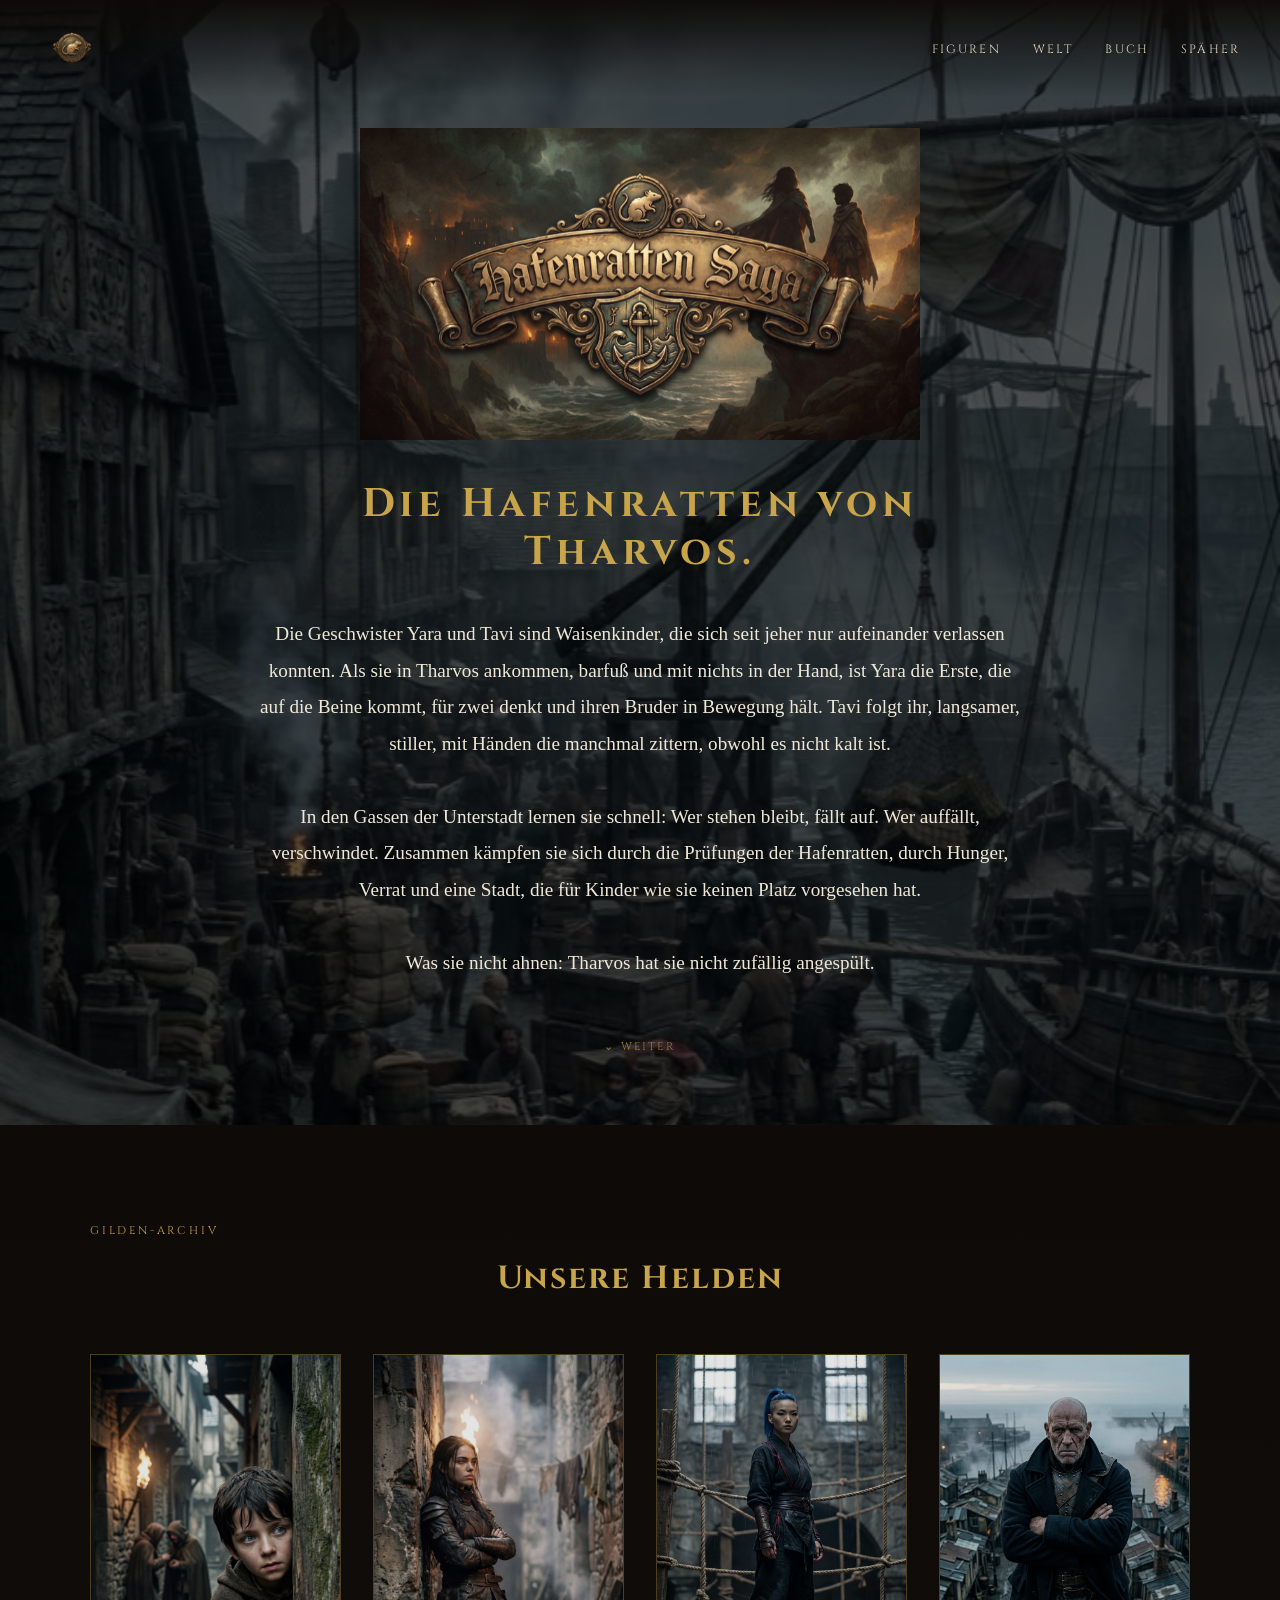
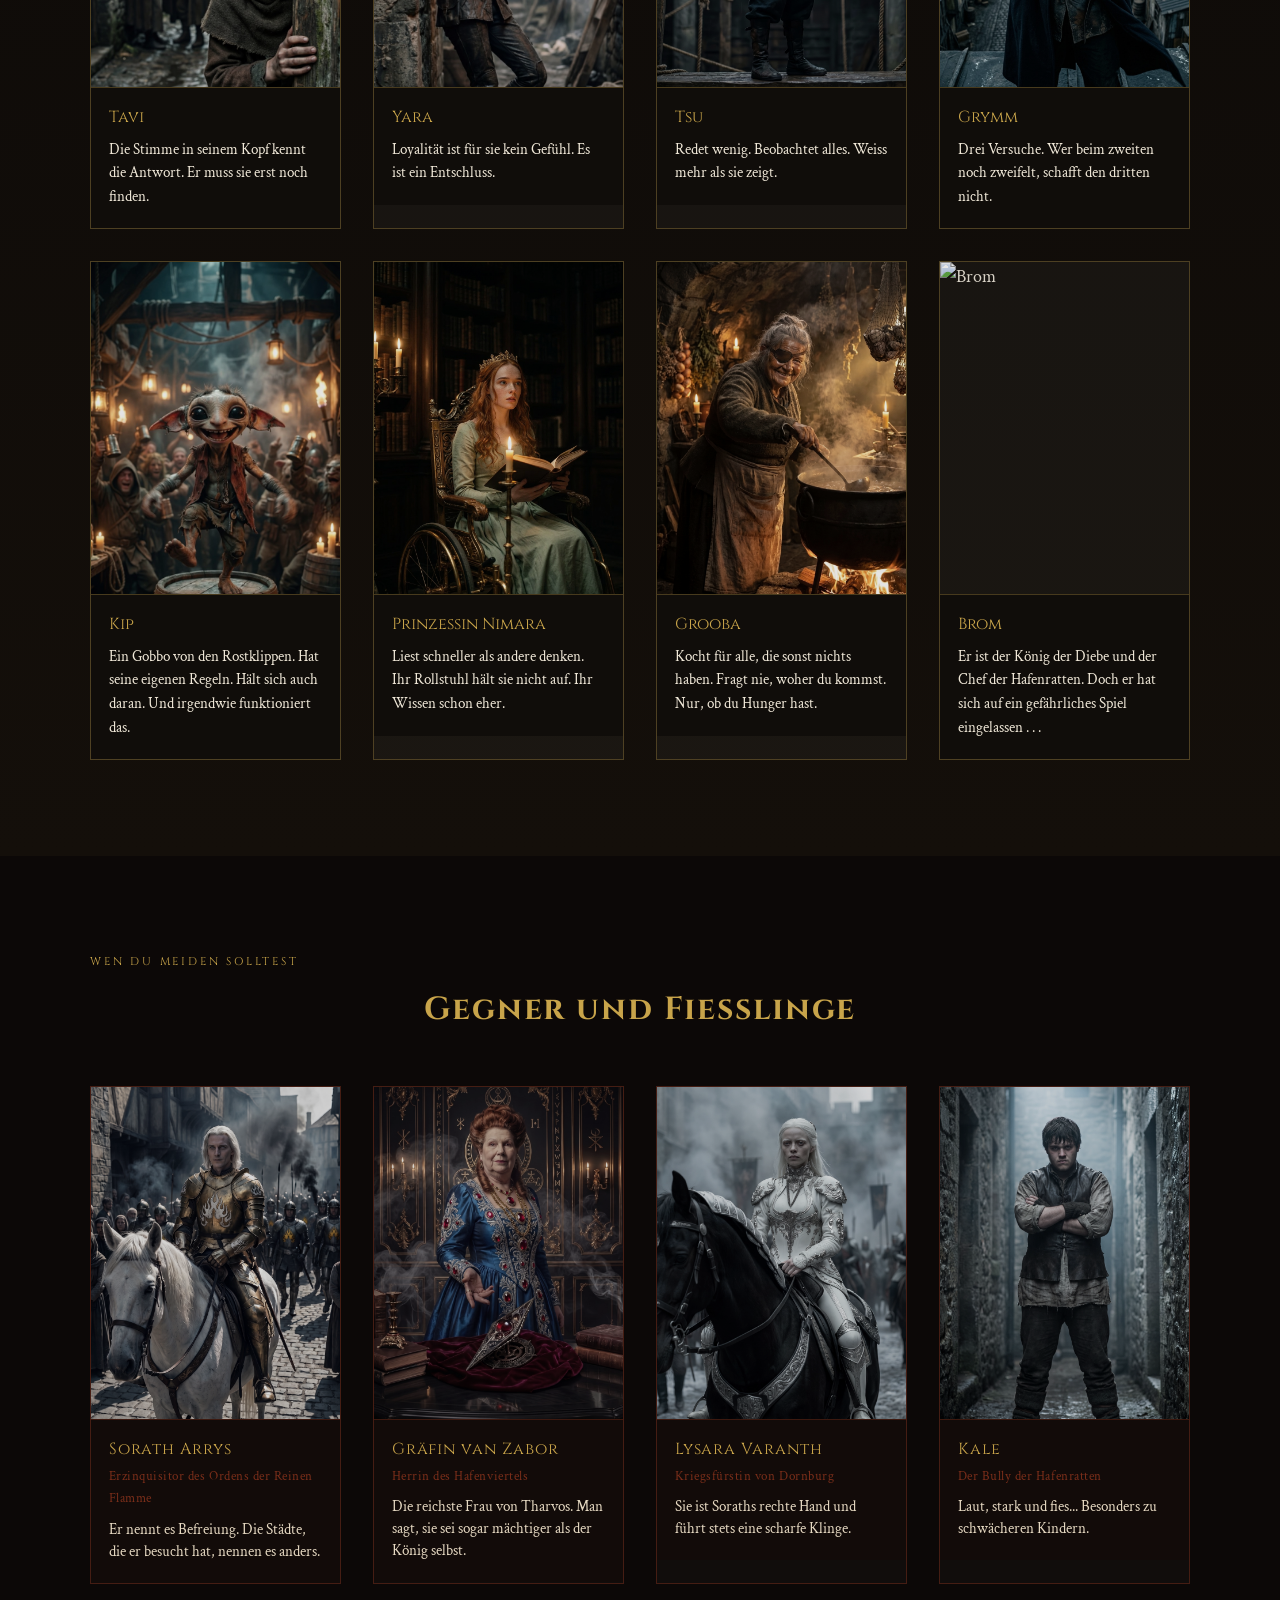
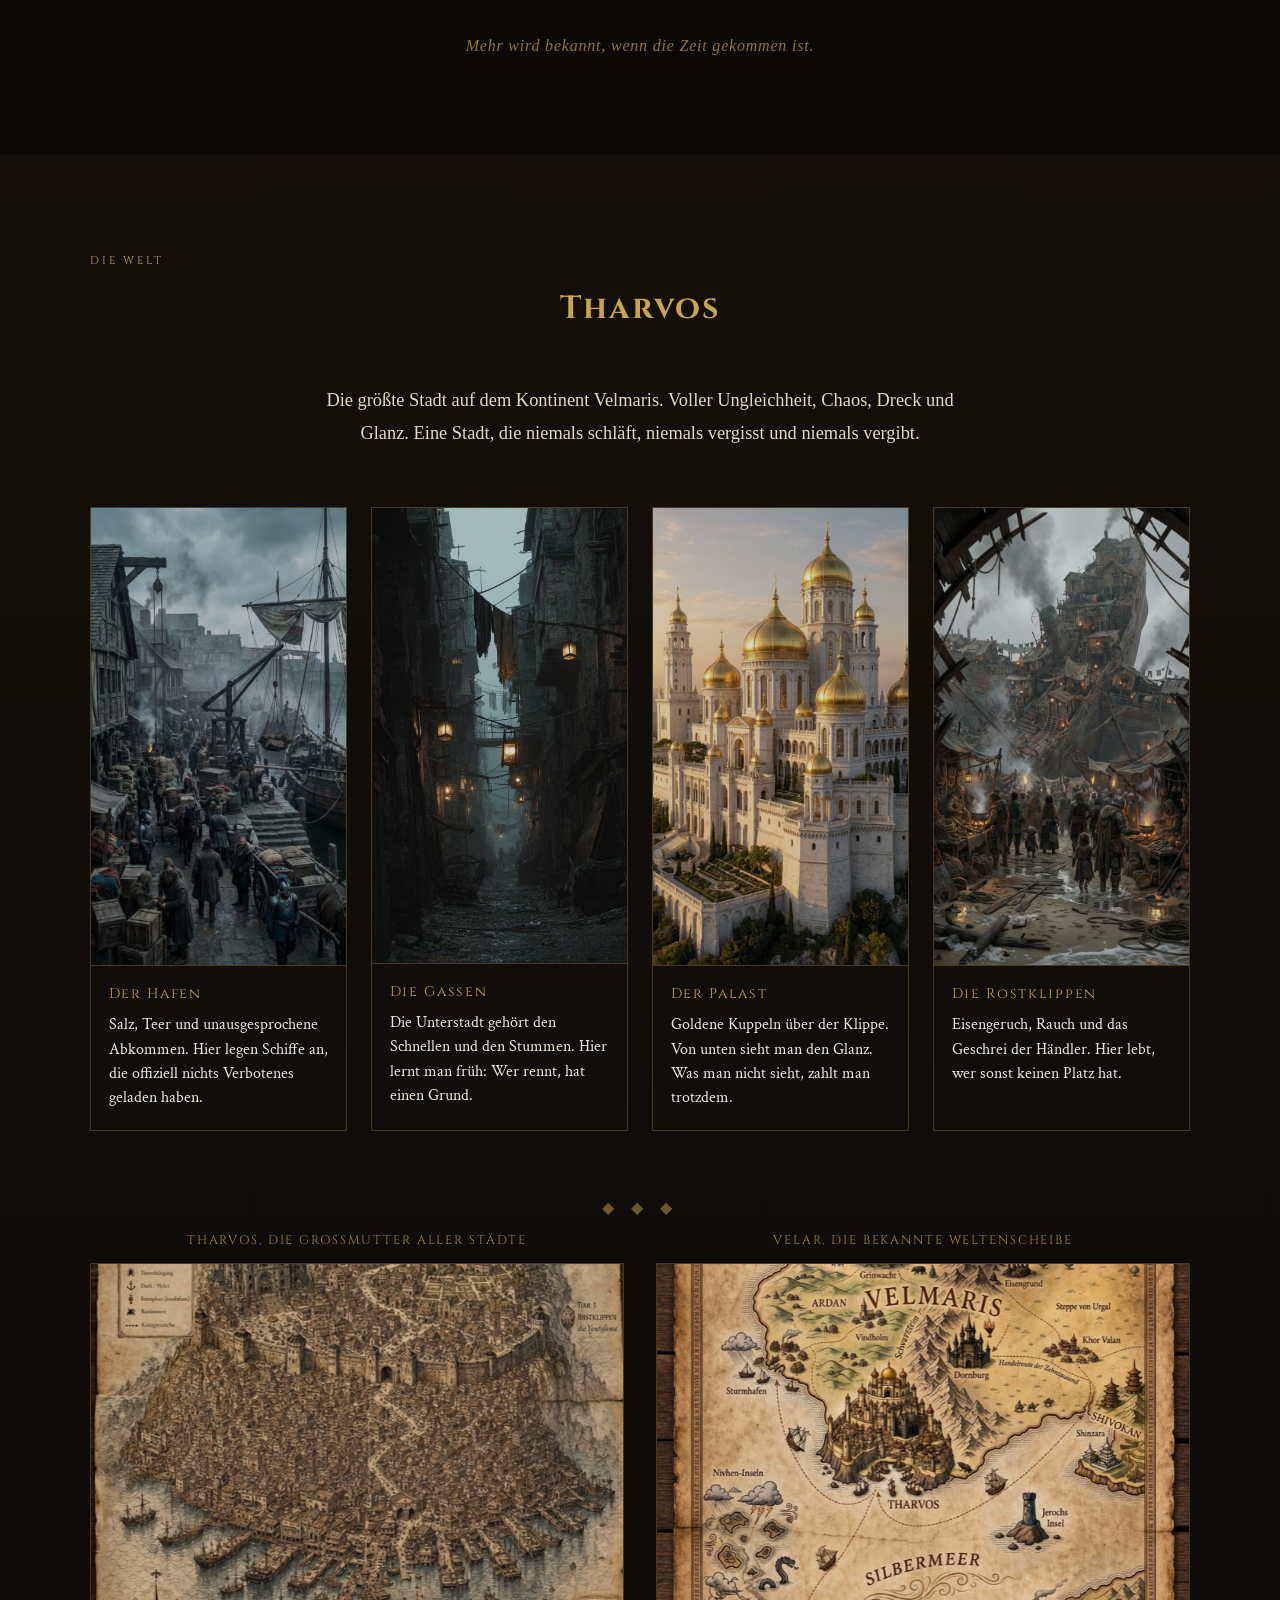
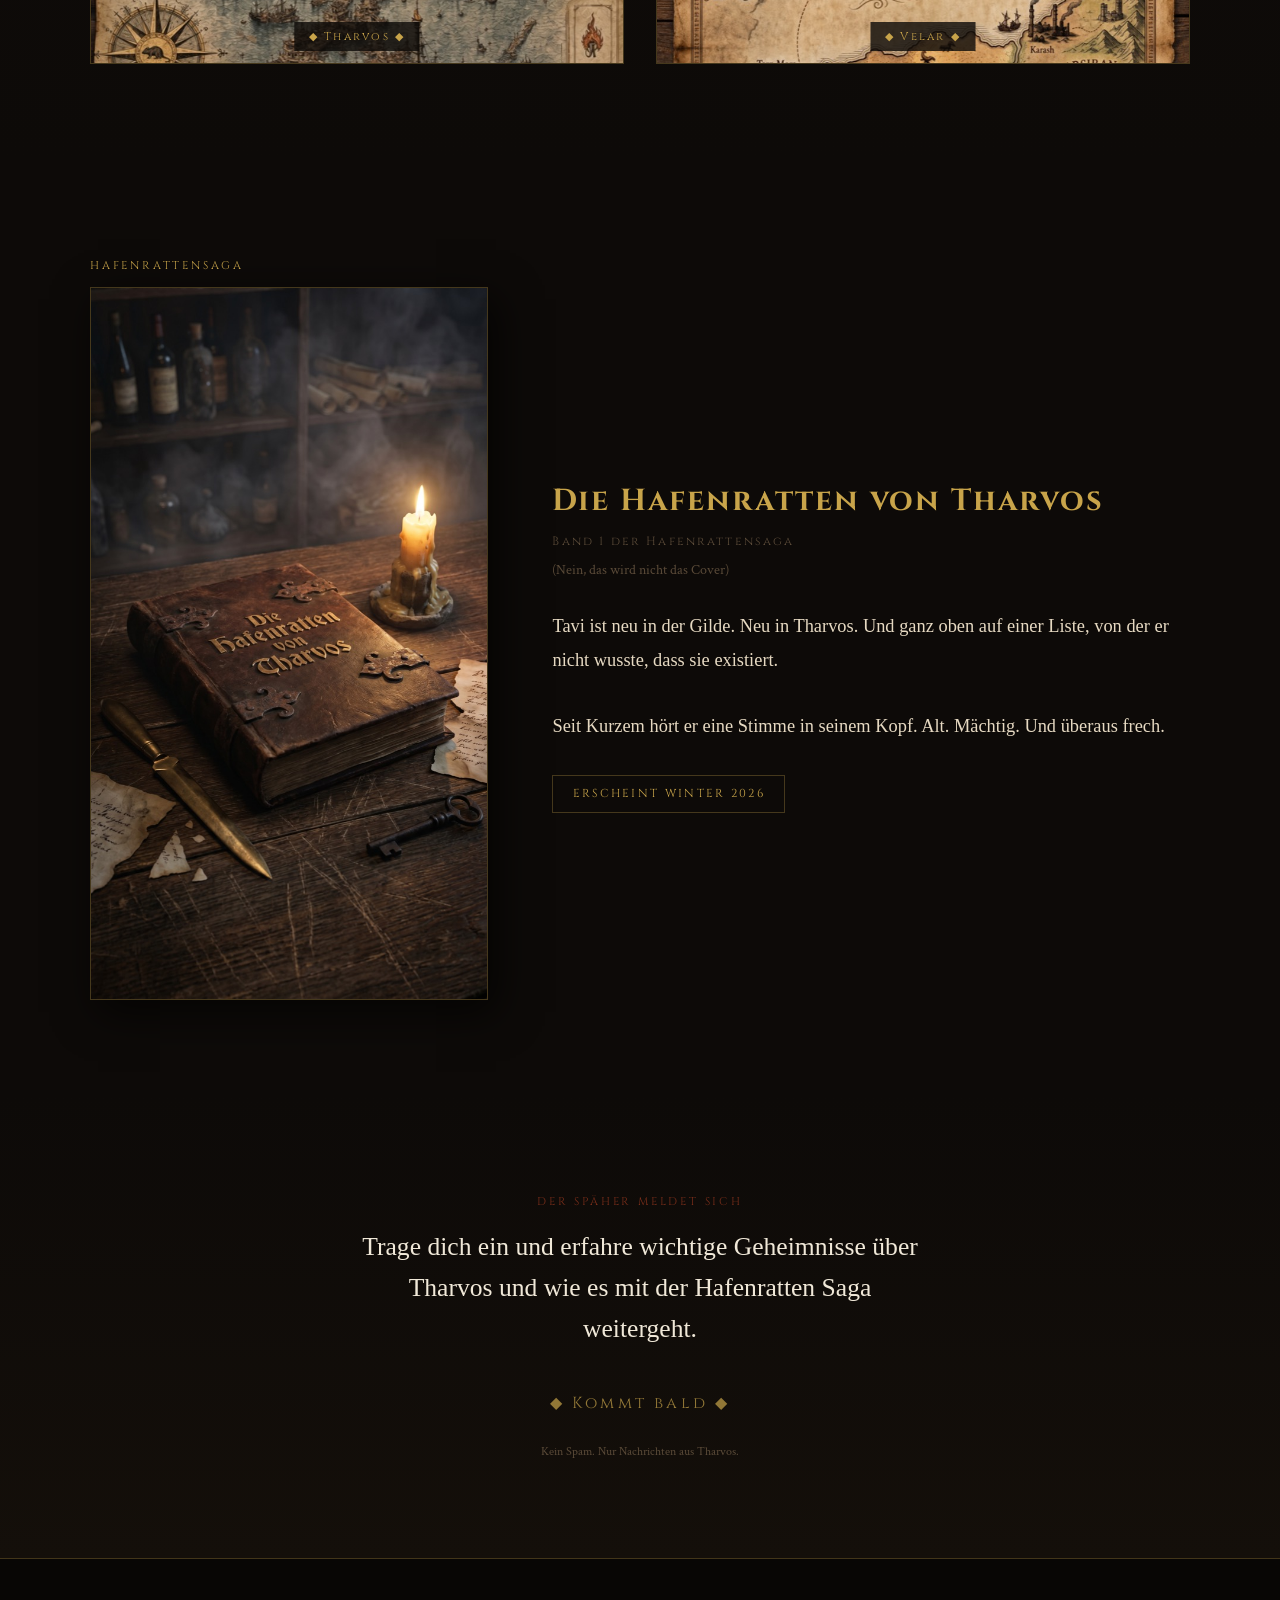
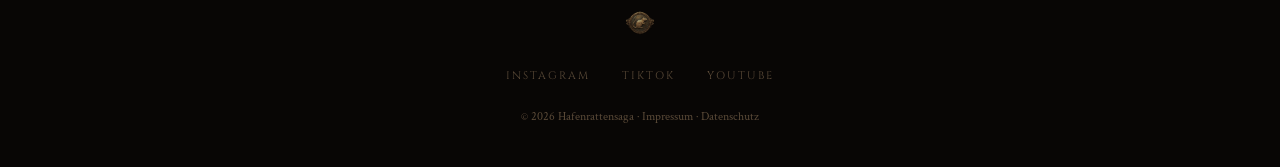
==== index.html @ 936998bf "Major text overhaul: hero, buch, alle Charakter- und Antagonisten-Texte - Hero: Yara+Tavi Einleitung" ====
<!DOCTYPE html>
<html lang="de">
<head>
  <meta charset="UTF-8" />
  <meta name="viewport" content="width=device-width, initial-scale=1.0" />
  <title>Die Hafenratten von Tharvos</title>
  <meta name="description" content="Im Hafenviertel von Tharvos regiert die Diebesgilde, genannt die Hafenratten. Dark Fantasy ab 12 Jahren. Band 1 erscheint Winter 2026." />
  <meta property="og:title" content="Die Hafenratten von Tharvos" />
  <meta property="og:description" content="Im Hafenviertel von Tharvos regiert die Diebesgilde, genannt die Hafenratten." />
  <meta property="og:image" content="https://hafenratten.de/assets/img/og-banner.jpg" />
  <meta property="og:locale" content="de_DE" />
  <meta property="og:type" content="website" />
  <meta property="og:url" content="https://hafenratten.de" />

  <link rel="preconnect" href="https://fonts.googleapis.com" />
  <link rel="preconnect" href="https://fonts.gstatic.com" crossorigin />
  <link href="https://fonts.googleapis.com/css2?family=Cinzel:wght@400;600;700&family=IM+Fell+English:ital@0;1&family=Crimson+Text:ital,wght@0,400;0,600;1,400&display=swap" rel="stylesheet" />

  <style>
    /* === RESET & BASE === */
    *, *::before, *::after { box-sizing: border-box; margin: 0; padding: 0; }

    :root {
      --ink:        #0d0a08;
      --parchment:  #f0e8d8;
      --parchment2: #e6d9c2;
      --gold:       #c8a44a;
      --gold-dark:  #8a6a1f;
      --rust:       #7a2e1a;
      --shadow:     rgba(13, 10, 8, 0.85);
      --muted:      #5a4a38;
      --divider:    rgba(200, 164, 74, 0.3);
    }

    html { scroll-behavior: smooth; }

    body {
      background: var(--ink);
      color: var(--parchment);
      font-family: 'Crimson Text', Georgia, serif;
      font-size: 1.125rem;
      line-height: 1.7;
      overflow-x: hidden;
    }

    img { max-width: 100%; display: block; }
    a   { color: var(--gold); text-decoration: none; }
    a:hover { color: var(--parchment); }

    /* === TYPOGRAPHY === */
    h1, h2, h3, .nav-logo {
      font-family: 'Cinzel', serif;
      letter-spacing: 0.06em;
    }

    .section-label {
      font-family: 'Cinzel', serif;
      font-size: 0.7rem;
      letter-spacing: 0.25em;
      text-transform: uppercase;
      color: var(--gold);
      display: block;
      margin-bottom: 0.75rem;
    }

    /* === NAV === */
    nav {
      position: fixed;
      top: 0; left: 0; right: 0;
      z-index: 100;
      display: flex;
      align-items: center;
      justify-content: space-between;
      padding: 1rem 2.5rem;
      background: linear-gradient(to bottom, rgba(13,10,8,0.95), transparent);
    }

    .nav-logo img {
      height: 64px;
      width: 64px;
      object-fit: contain;
    }

    .nav-links {
      display: flex;
      gap: 2rem;
      list-style: none;
    }

    .nav-links a {
      font-family: 'Cinzel', serif;
      font-size: 0.75rem;
      letter-spacing: 0.18em;
      text-transform: uppercase;
      color: var(--parchment2);
      transition: color 0.2s;
    }

    .nav-links a:hover { color: var(--gold); }

    /* === HERO === */
    #hero {
      position: relative;
      min-height: 100vh;
      display: flex;
      flex-direction: column;
      align-items: center;
      justify-content: center;
      text-align: center;
      padding: 8rem 2rem 4rem;
      overflow: hidden;
    }

    .hero-bg {
      position: absolute;
      inset: 0;
      background-image: url('assets/img/hafen-docks.jpg');
      background-size: cover;
      background-position: center 30%;
      filter: brightness(0.35);
      z-index: 0;
    }

    .hero-content {
      position: relative;
      z-index: 1;
      max-width: 760px;
    }

    .hero-logo {
      max-width: min(560px, 90vw);
      margin: 0 auto 2.5rem;
    }

    .hero-claim {
      font-family: 'IM Fell English', serif;
      font-style: normal;
      font-size: clamp(1rem, 2.2vw, 1.2rem);
      color: var(--parchment2);
      line-height: 1.75;
      margin-bottom: 1.1rem;
      letter-spacing: 0.01em;
    }

    .hero-name-drop {
      font-family: 'Cinzel', serif;
      font-size: clamp(1.6rem, 4vw, 2.5rem);
      font-weight: 700;
      color: var(--gold);
      letter-spacing: 0.12em;
      line-height: 1.2;
      margin-bottom: 2.5rem;
      text-shadow: 0 0 60px rgba(200, 164, 74, 0.25);
    }

    .hero-body {
      font-family: 'IM Fell English', serif;
      font-size: clamp(1rem, 2vw, 1.2rem);
      line-height: 1.9;
      color: var(--parchment);
      margin-bottom: 2.5rem;
    }

    .hero-scroll {
      display: inline-block;
      margin-top: 1rem;
      font-family: 'Cinzel', serif;
      font-size: 0.7rem;
      letter-spacing: 0.2em;
      text-transform: uppercase;
      color: var(--gold);
      opacity: 0.7;
      animation: bob 2.5s ease-in-out infinite;
    }

    @keyframes bob {
      0%, 100% { transform: translateY(0); }
      50%       { transform: translateY(6px); }
    }

    /* === GOLD DIVIDER === */
    .divider {
      width: 100%;
      max-width: 320px;
      height: 1px;
      background: var(--divider);
      margin: 0 auto;
    }

    .divider-ornament {
      text-align: center;
      color: var(--gold);
      font-size: 1rem;
      letter-spacing: 0.4em;
      margin: 0.5rem 0;
      opacity: 0.5;
    }

    /* === SECTIONS === */
    section {
      padding: 6rem 2rem;
    }

    .section-inner {
      max-width: 1100px;
      margin: 0 auto;
    }

    .section-title {
      font-size: clamp(1.4rem, 3vw, 2rem);
      color: var(--gold);
      margin-bottom: 3rem;
      text-align: center;
    }

    /* === FIGUREN / CHARAKTERE === */
    #figuren { background: linear-gradient(to bottom, var(--ink), #140f0a); }

    .char-grid {
      display: grid;
      grid-template-columns: repeat(auto-fill, minmax(200px, 1fr));
      gap: 2rem;
    }

    .char-card {
      position: relative;
      overflow: hidden;
      border: 1px solid var(--divider);
      background: rgba(255,255,255,0.03);
      transition: transform 0.25s, border-color 0.25s;
    }

    .char-card:hover {
      transform: translateY(-4px);
      border-color: var(--gold);
    }

    .char-card img {
      width: 100%;
      aspect-ratio: 3 / 4;
      object-fit: cover;
      object-position: top;
      filter: saturate(0.85) brightness(0.9);
      transition: filter 0.3s, transform 0.3s;
      cursor: zoom-in;
    }

    .char-card:hover img {
      filter: saturate(1) brightness(1);
      transform: scale(1.04);
    }

    .char-info {
      padding: 1rem 1.1rem 1.25rem;
      background: #100d0a;
      border-top: 1px solid var(--divider);
    }

    .char-name {
      font-family: 'Cinzel', serif;
      font-size: 1rem;
      color: var(--gold);
      margin-bottom: 0.4rem;
    }

    .char-quote {
      font-family: 'Crimson Text', serif;
      font-size: 0.95rem;
      color: var(--parchment);
      line-height: 1.55;
    }

    /* Antagonisten-Sektion */
    #antagonisten { background: #0c0807; }

    .antag-grid {
      display: grid;
      grid-template-columns: repeat(auto-fill, minmax(200px, 1fr));
      gap: 2rem;
    }

    .antag-card {
      border: 1px solid rgba(122, 46, 26, 0.5);
      background: rgba(255,255,255,0.02);
      overflow: hidden;
      transition: transform 0.25s, border-color 0.25s;
    }

    .antag-card:hover {
      transform: translateY(-4px);
      border-color: var(--rust);
    }

    .antag-card img {
      width: 100%;
      aspect-ratio: 3 / 4;
      object-fit: cover;
      object-position: top;
      filter: saturate(0.7) brightness(0.85);
      transition: filter 0.3s, transform 0.3s;
      cursor: zoom-in;
    }

    .antag-card:hover img {
      filter: saturate(0.9) brightness(1);
      transform: scale(1.04);
    }

    .antag-info {
      padding: 1rem 1.1rem 1.25rem;
      background: #120b09;
      border-top: 1px solid rgba(122, 46, 26, 0.4);
    }

    .antag-name {
      font-family: 'Cinzel', serif;
      font-size: 1rem;
      color: var(--gold);
      margin-bottom: 0.2rem;
      letter-spacing: 0.06em;
    }

    .antag-tag {
      font-family: 'Crimson Text', serif;
      font-size: 0.82rem;
      color: var(--rust);
      margin-bottom: 0.5rem;
      letter-spacing: 0.04em;
    }

    .antag-desc {
      font-family: 'Crimson Text', serif;
      font-size: 0.92rem;
      color: var(--parchment2);
      line-height: 1.5;
    }

    .antag-hint {
      text-align: center;
      margin-top: 3rem;
      font-family: 'IM Fell English', serif;
      font-style: italic;
      font-size: 1rem;
      color: rgba(200, 164, 74, 0.7);
      letter-spacing: 0.05em;
    }

    /* === WELT === */
    #welt { background: linear-gradient(to bottom, #140f0a, #0d0a08); }

    .welt-intro {
      max-width: 680px;
      margin: 0 auto 3.5rem;
      text-align: center;
      font-family: 'IM Fell English', serif;
      font-size: 1.15rem;
      color: var(--parchment2);
      line-height: 1.8;
    }

    .location-grid {
      display: grid;
      grid-template-columns: repeat(auto-fill, minmax(240px, 1fr));
      gap: 1.5rem;
      margin-bottom: 4rem;
    }

    .location-card {
      border: 1px solid var(--divider);
      background: #100d0a;
    }

    .location-card img {
      width: 100%;
      height: auto;
      display: block;
      filter: brightness(0.85) saturate(0.85);
      transition: filter 0.3s, transform 0.3s;
      cursor: zoom-in;
    }

    .location-card:hover img {
      filter: brightness(1) saturate(1);
      transform: scale(1.02);
    }

    .location-info {
      padding: 1rem 1.1rem 1.25rem;
      border-top: 1px solid var(--divider);
    }

    .location-name {
      font-family: 'Cinzel', serif;
      font-size: 0.88rem;
      letter-spacing: 0.12em;
      color: var(--gold);
      display: block;
      margin-bottom: 0.4rem;
    }

    .location-desc {
      font-family: 'Crimson Text', serif;
      font-size: 0.98rem;
      color: var(--parchment);
      line-height: 1.55;
    }

    /* Karten */
    .karten-row {
      display: grid;
      grid-template-columns: 1fr 1fr;
      gap: 2rem;
    }

    .karte-group {
      display: flex;
      flex-direction: column;
      gap: 0.75rem;
    }

    .karte-heading {
      font-family: 'Cinzel', serif;
      font-size: 0.78rem;
      letter-spacing: 0.15em;
      text-transform: uppercase;
      color: var(--gold);
      text-align: center;
      opacity: 0.8;
    }

    .karte-wrap {
      position: relative;
      border: 1px solid var(--divider);
      overflow: hidden;
      cursor: zoom-in;
    }

    .karte-wrap img {
      width: 100%;
      aspect-ratio: 4 / 3;
      object-fit: cover;
      transition: transform 0.4s;
    }

    .karte-wrap:hover img { transform: scale(1.04); }

    .karte-label {
      position: absolute;
      bottom: 0.75rem;
      left: 50%;
      transform: translateX(-50%);
      font-family: 'Cinzel', serif;
      font-size: 0.7rem;
      letter-spacing: 0.2em;
      color: var(--gold);
      background: rgba(13,10,8,0.8);
      padding: 0.3rem 0.9rem;
      white-space: nowrap;
    }

    /* Lightbox */
    .lightbox {
      display: none;
      position: fixed;
      inset: 0;
      background: rgba(0,0,0,0.93);
      z-index: 200;
      align-items: center;
      justify-content: center;
      cursor: zoom-out;
    }

    .lightbox.open { display: flex; }

    .lightbox img {
      max-width: 92vw;
      max-height: 90vh;
      object-fit: contain;
    }

    /* === BUCH === */
    #buch { background: #0d0a08; }

    .buch-inner {
      display: grid;
      grid-template-columns: 1fr 1.6fr;
      gap: 4rem;
      align-items: center;
    }

    .buch-cover {
      position: relative;
    }

    .buch-cover img {
      width: 100%;
      box-shadow: 8px 12px 40px rgba(0,0,0,0.7);
      border: 1px solid var(--divider);
    }

    .cover-placeholder {
      aspect-ratio: 2 / 3;
      background: linear-gradient(135deg, #1a1208, #0d0a08);
      border: 1px solid var(--divider);
      display: flex;
      flex-direction: column;
      align-items: center;
      justify-content: center;
      gap: 1rem;
      padding: 2rem;
      text-align: center;
    }

    .cover-placeholder .cover-title {
      font-family: 'Cinzel', serif;
      font-size: 1.1rem;
      color: var(--gold);
      line-height: 1.4;
    }

    .cover-placeholder .cover-sub {
      font-family: 'IM Fell English', serif;
      font-style: italic;
      font-size: 0.85rem;
      color: var(--parchment2);
    }

    .buch-text h2 {
      font-size: clamp(1.4rem, 2.5vw, 1.9rem);
      color: var(--gold);
      margin-bottom: 0.3rem;
    }

    .buch-subtitle {
      font-family: 'Cinzel', serif;
      font-size: 0.75rem;
      letter-spacing: 0.18em;
      color: var(--muted);
      margin-bottom: 0.5rem;
    }

    .buch-not-cover {
      font-family: 'Crimson Text', serif;
      font-size: 0.85rem;
      color: var(--muted);
      margin-bottom: 1.75rem;
    }

    .buch-klappentext {
      font-family: 'IM Fell English', serif;
      font-size: 1.15rem;
      line-height: 1.8;
      color: var(--parchment2);
      margin-bottom: 2rem;
    }

    .release-badge {
      display: inline-block;
      font-family: 'Cinzel', serif;
      font-size: 0.72rem;
      letter-spacing: 0.2em;
      text-transform: uppercase;
      color: var(--gold);
      border: 1px solid var(--divider);
      padding: 0.5rem 1.2rem;
    }

    /* === NEWSLETTER === */
    #newsletter {
      background: linear-gradient(to bottom, #0d0a08, #140f0a);
      text-align: center;
    }

    .spaher-eyebrow {
      font-family: 'Cinzel', serif;
      font-size: 0.7rem;
      letter-spacing: 0.25em;
      text-transform: uppercase;
      color: var(--rust);
      margin-bottom: 1rem;
    }

    .spaher-title {
      font-family: 'IM Fell English', serif;
      font-size: clamp(1.2rem, 2.5vw, 1.6rem);
      color: var(--parchment);
      line-height: 1.6;
      max-width: 580px;
      margin: 0 auto 2.5rem;
    }

    .spaher-form {
      display: flex;
      gap: 0;
      max-width: 460px;
      margin: 0 auto 1rem;
    }

    .spaher-form input[type="email"] {
      flex: 1;
      background: rgba(240,232,216,0.07);
      border: 1px solid var(--divider);
      border-right: none;
      color: var(--parchment);
      font-family: 'Crimson Text', serif;
      font-size: 1rem;
      padding: 0.8rem 1.1rem;
      outline: none;
      transition: background 0.2s;
    }

    .spaher-form input[type="email"]::placeholder { color: var(--muted); }
    .spaher-form input[type="email"]:focus { background: rgba(240,232,216,0.11); }

    .spaher-form button {
      background: var(--gold-dark);
      border: 1px solid var(--gold);
      color: var(--parchment);
      font-family: 'Cinzel', serif;
      font-size: 0.72rem;
      letter-spacing: 0.15em;
      text-transform: uppercase;
      padding: 0.8rem 1.4rem;
      cursor: pointer;
      transition: background 0.2s;
      white-space: nowrap;
    }

    .spaher-form button:hover { background: var(--gold); color: var(--ink); }

    .spaher-coming-soon {
      font-family: 'Cinzel', serif;
      font-size: 1rem;
      letter-spacing: 0.2em;
      color: var(--gold);
      opacity: 0.7;
      margin-bottom: 1.5rem;
    }

    .spaher-legal {
      font-size: 0.78rem;
      color: var(--muted);
      margin-top: 1rem;
    }

    .spaher-legal a { color: var(--muted); text-decoration: underline; }

    /* === FOOTER === */
    footer {
      background: #080605;
      padding: 2.5rem 2rem;
      text-align: center;
      border-top: 1px solid var(--divider);
    }

    .footer-logo img {
      height: 48px;
      width: 48px;
      object-fit: contain;
      margin: 0 auto 1.25rem;
      opacity: 0.7;
    }

    .footer-social {
      display: flex;
      justify-content: center;
      gap: 2rem;
      margin-bottom: 1.25rem;
    }

    .footer-social a {
      font-family: 'Cinzel', serif;
      font-size: 0.68rem;
      letter-spacing: 0.18em;
      text-transform: uppercase;
      color: var(--muted);
      transition: color 0.2s;
    }

    .footer-social a:hover { color: var(--gold); }

    .footer-legal {
      font-size: 0.78rem;
      color: var(--muted);
    }

    .footer-legal a { color: var(--muted); }
    .footer-legal a:hover { color: var(--parchment2); }

    /* === LIGHTBOX CLOSE === */
    .lb-close {
      position: fixed;
      top: 1.5rem; right: 1.75rem;
      font-size: 1.8rem;
      color: var(--parchment2);
      cursor: pointer;
      z-index: 201;
      line-height: 1;
    }

    /* === RESPONSIVE === */
    @media (max-width: 768px) {
      nav { padding: 0.75rem 1.25rem; }
      .nav-logo img { height: 48px; width: 48px; }
      .nav-links { gap: 1rem; }
      .nav-links a { font-size: 0.62rem; letter-spacing: 0.12em; }

      .buch-inner { grid-template-columns: 1fr; gap: 2.5rem; }
      .buch-cover { max-width: 280px; margin: 0 auto; }

      .karten-row { grid-template-columns: 1fr; }

      .spaher-form { flex-direction: column; }
      .spaher-form input[type="email"] { border-right: 1px solid var(--divider); border-bottom: none; }
      .spaher-form button { border-left: 1px solid var(--gold); }

      .hero-text { font-size: 1rem; }
      .hero-text strong { font-size: 1.15rem; }
    }

    @media (max-width: 480px) {
      nav { padding: 0.6rem 1rem; }
      .nav-logo img { height: 40px; width: 40px; }
      .nav-links { gap: 0.7rem; }
      .nav-links a { font-size: 0.58rem; letter-spacing: 0.08em; }

      .char-grid { grid-template-columns: 1fr 1fr; }
      .antag-grid { grid-template-columns: 1fr 1fr; }
      .location-grid { grid-template-columns: 1fr; }

      section { padding: 4rem 1.25rem; }
    }

    @media (prefers-reduced-motion: reduce) {
      .hero-scroll { animation: none; }
      .char-card, .location-card img, .karte-wrap img { transition: none; }
    }
  </style>
</head>

<body>

  <!-- NAV -->
  <nav>
    <a class="nav-logo" href="#hero">
      <img src="assets/img/logo-siegel.png" alt="Hafenratten Saga" />
    </a>
    <ul class="nav-links">
      <li><a href="#figuren">Figuren</a></li>
      <li><a href="#welt">Welt</a></li>
      <li><a href="#buch">Buch</a></li>
      <li><a href="#newsletter">Späher</a></li>
    </ul>
  </nav>

  <!-- HERO -->
  <section id="hero">
    <div class="hero-bg" aria-hidden="true"></div>
    <div class="hero-content">
      <img class="hero-logo" src="assets/img/logo-banner.png" alt="Die Hafenratten von Tharvos" />
      <p class="hero-name-drop">Die Hafenratten von Tharvos.</p>
      <p class="hero-body">
        Die Geschwister Yara und Tavi sind Waisenkinder, die sich seit jeher nur aufeinander verlassen konnten. Als sie in Tharvos ankommen, barfuß und mit nichts in der Hand, ist Yara die Erste, die auf die Beine kommt, für zwei denkt und ihren Bruder in Bewegung hält. Tavi folgt ihr, langsamer, stiller, mit Händen die manchmal zittern, obwohl es nicht kalt ist.<br><br>
        In den Gassen der Unterstadt lernen sie schnell: Wer stehen bleibt, fällt auf. Wer auffällt, verschwindet. Zusammen kämpfen sie sich durch die Prüfungen der Hafenratten, durch Hunger, Verrat und eine Stadt, die für Kinder wie sie keinen Platz vorgesehen hat.<br><br>
        Was sie nicht ahnen: Tharvos hat sie nicht zufällig angespült.
      </p>
      <a class="hero-scroll" href="#figuren">&#8964; Weiter</a>
    </div>
  </section>

  <!-- FIGUREN: HELDEN -->
  <section id="figuren">
    <div class="section-inner">
      <span class="section-label">Gilden-Archiv</span>
      <h2 class="section-title">Unsere Helden</h2>

      <div class="char-grid">

        <div class="char-card">
          <img src="assets/img/tavi.jpg" alt="Tavi" loading="lazy" onclick="openLightbox(this.src)" />
          <div class="char-info">
            <div class="char-name">Tavi</div>
            <div class="char-quote">Die Stimme in seinem Kopf kennt die Antwort. Er muss sie erst noch finden.</div>
          </div>
        </div>

        <div class="char-card">
          <img src="assets/img/yara.jpg" alt="Yara" loading="lazy" onclick="openLightbox(this.src)" />
          <div class="char-info">
            <div class="char-name">Yara</div>
            <div class="char-quote">Loyalität ist für sie kein Gefühl. Es ist ein Entschluss.</div>
          </div>
        </div>

        <div class="char-card">
          <img src="assets/img/tsu.jpg" alt="Tsu" loading="lazy" onclick="openLightbox(this.src)" />
          <div class="char-info">
            <div class="char-name">Tsu</div>
            <div class="char-quote">Redet wenig. Beobachtet alles. Weiss mehr als sie zeigt.</div>
          </div>
        </div>

        <div class="char-card">
          <img src="assets/img/grymm.jpg" alt="Grymm" loading="lazy" onclick="openLightbox(this.src)" />
          <div class="char-info">
            <div class="char-name">Grymm</div>
            <div class="char-quote">Drei Versuche. Wer beim zweiten noch zweifelt, schafft den dritten nicht.</div>
          </div>
        </div>

        <div class="char-card">
          <img src="assets/img/kip-gobbo.jpg" alt="Kip" loading="lazy" onclick="openLightbox(this.src)" />
          <div class="char-info">
            <div class="char-name">Kip</div>
            <div class="char-quote">Ein Gobbo von den Rostklippen. Hat seine eigenen Regeln. Hält sich auch daran. Und irgendwie funktioniert das.</div>
          </div>
        </div>

        <div class="char-card">
          <img src="assets/img/nimara.png" alt="Nimara" loading="lazy" onclick="openLightbox(this.src)" />
          <div class="char-info">
            <div class="char-name">Prinzessin Nimara</div>
            <div class="char-quote">Liest schneller als andere denken. Ihr Rollstuhl hält sie nicht auf. Ihr Wissen schon eher.</div>
          </div>
        </div>

        <div class="char-card">
          <img src="assets/img/grooba.png" alt="Grooba" loading="lazy" onclick="openLightbox(this.src)" />
          <div class="char-info">
            <div class="char-name">Grooba</div>
            <div class="char-quote">Kocht für alle, die sonst nichts haben. Fragt nie, woher du kommst. Nur, ob du Hunger hast.</div>
          </div>
        </div>

        <div class="char-card">
          <img src="assets/img/brom.png" alt="Brom" loading="lazy" onclick="openLightbox(this.src)" />
          <div class="char-info">
            <div class="char-name">Brom</div>
            <div class="char-quote">Er ist der König der Diebe und der Chef der Hafenratten. Doch er hat sich auf ein gefährliches Spiel eingelassen . . .</div>
          </div>
        </div>

      </div><!-- /char-grid -->
    </div>
  </section>

  <!-- ANTAGONISTEN -->
  <section id="antagonisten">
    <div class="section-inner">
      <span class="section-label">Wen du meiden solltest</span>
      <h2 class="section-title">Gegner und Fiesslinge</h2>

      <div class="antag-grid">

        <div class="antag-card">
          <img src="assets/img/sorath.jpg" alt="Sorath Arrys" loading="lazy" onclick="openLightbox(this.src)" />
          <div class="antag-info">
            <div class="antag-name">Sorath Arrys</div>
            <div class="antag-tag">Erzinquisitor des Ordens der Reinen Flamme</div>
            <p class="antag-desc">Er nennt es Befreiung. Die Städte, die er besucht hat, nennen es anders.</p>
          </div>
        </div>

        <div class="antag-card">
          <img src="assets/img/zabor.jpg" alt="Gräfin van Zabor" loading="lazy" onclick="openLightbox(this.src)" />
          <div class="antag-info">
            <div class="antag-name">Gräfin van Zabor</div>
            <div class="antag-tag">Herrin des Hafenviertels</div>
            <p class="antag-desc">Die reichste Frau von Tharvos. Man sagt, sie sei sogar mächtiger als der König selbst.</p>
          </div>
        </div>

        <div class="antag-card">
          <img src="assets/img/lysara.jpg" alt="Lysara Varanth" loading="lazy" onclick="openLightbox(this.src)" />
          <div class="antag-info">
            <div class="antag-name">Lysara Varanth</div>
            <div class="antag-tag">Kriegsfürstin von Dornburg</div>
            <p class="antag-desc">Sie ist Soraths rechte Hand und führt stets eine scharfe Klinge.</p>
          </div>
        </div>

        <div class="antag-card">
          <img src="assets/img/kale.jpg" alt="Kale" loading="lazy" onclick="openLightbox(this.src)" />
          <div class="antag-info">
            <div class="antag-name">Kale</div>
            <div class="antag-tag">Der Bully der Hafenratten</div>
            <p class="antag-desc">Laut, stark und fies... Besonders zu schwächeren Kindern.</p>
          </div>
        </div>

      </div>

      <p class="antag-hint">Mehr wird bekannt, wenn die Zeit gekommen ist.</p>

    </div>
  </section>

  <!-- WELT -->
  <section id="welt">
    <div class="section-inner">
      <span class="section-label">Die Welt</span>
      <h2 class="section-title">Tharvos</h2>

      <p class="welt-intro">
        Die größte Stadt auf dem Kontinent Velmaris. Voller Ungleichheit, Chaos, Dreck und Glanz.
        Eine Stadt, die niemals schläft, niemals vergisst und niemals vergibt.
      </p>

      <div class="location-grid">

        <div class="location-card">
          <img src="assets/img/hafen-docks.jpg" alt="Die Hafendocks von Tharvos" loading="lazy" onclick="openLightbox(this.src)" />
          <div class="location-info">
            <span class="location-name">Der Hafen</span>
            <p class="location-desc">Salz, Teer und unausgesprochene Abkommen. Hier legen Schiffe an, die offiziell nichts Verbotenes geladen haben.</p>
          </div>
        </div>

        <div class="location-card">
          <img src="assets/img/gassen-laternen.jpg" alt="Die Gassen der Unterstadt" loading="lazy" onclick="openLightbox(this.src)" />
          <div class="location-info">
            <span class="location-name">Die Gassen</span>
            <p class="location-desc">Die Unterstadt gehört den Schnellen und den Stummen. Hier lernt man früh: Wer rennt, hat einen Grund.</p>
          </div>
        </div>

        <div class="location-card">
          <img src="assets/img/palast.jpg" alt="Der goldene Palast von Tharvos" loading="lazy" onclick="openLightbox(this.src)" />
          <div class="location-info">
            <span class="location-name">Der Palast</span>
            <p class="location-desc">Goldene Kuppeln über der Klippe. Von unten sieht man den Glanz. Was man nicht sieht, zahlt man trotzdem.</p>
          </div>
        </div>

        <div class="location-card">
          <img src="assets/img/rostklippen.jpg" alt="Die Rostklippen" loading="lazy" onclick="openLightbox(this.src)" />
          <div class="location-info">
            <span class="location-name">Die Rostklippen</span>
            <p class="location-desc">Eisengeruch, Rauch und das Geschrei der Händler. Hier lebt, wer sonst keinen Platz hat.</p>
          </div>
        </div>

      </div>

      <div class="divider-ornament">&#9670; &#9670; &#9670;</div>

      <div class="karten-row">
        <div class="karte-group">
          <div class="karte-heading">Tharvos, die Großmutter aller Städte</div>
          <div class="karte-wrap" onclick="openLightbox(this.querySelector('img').src)">
            <img src="assets/img/stadtkarte.jpg" alt="Stadtkarte von Tharvos" loading="lazy" />
            <span class="karte-label">&#9670; Tharvos &#9670;</span>
          </div>
        </div>
        <div class="karte-group">
          <div class="karte-heading">Velar, die bekannte Weltenscheibe</div>
          <div class="karte-wrap" onclick="openLightbox(this.querySelector('img').src)">
            <img src="assets/img/weltkarte.jpg" alt="Weltkarte von Velar" loading="lazy" />
            <span class="karte-label">&#9670; Velar &#9670;</span>
          </div>
        </div>
      </div>

    </div>
  </section>

  <!-- BUCH -->
  <section id="buch">
    <div class="section-inner">
      <span class="section-label">Hafenrattensaga</span>

      <div class="buch-inner">

        <div class="buch-cover">
          <img src="assets/img/buchcover.jpg" alt="Buch mit Kerze" />
        </div>

        <div class="buch-text">
          <h2>Die Hafenratten von Tharvos</h2>
          <div class="buch-subtitle">Band 1 der Hafenrattensaga</div>
          <div class="buch-not-cover">(Nein, das wird nicht das Cover)</div>

          <p class="buch-klappentext">
            Tavi ist neu in der Gilde. Neu in Tharvos. Und ganz oben auf einer Liste, von der er nicht wusste, dass sie existiert.<br><br>
            Seit Kurzem hört er eine Stimme in seinem Kopf. Alt. Mächtig. Und überaus frech.
          </p>

          <span class="release-badge">Erscheint Winter 2026</span>
        </div>

      </div>
    </div>
  </section>

  <!-- NEWSLETTER -->
  <section id="newsletter">
    <div class="section-inner">
      <div class="spaher-eyebrow">Der Späher meldet sich</div>
      <p class="spaher-title">
        Trage dich ein und erfahre wichtige Geheimnisse über Tharvos
        und wie es mit der Hafenratten Saga weitergeht.
      </p>

      <p class="spaher-coming-soon">&#9670; Kommt bald &#9670;</p>

      <p class="spaher-legal">
        Kein Spam. Nur Nachrichten aus Tharvos.
      </p>
    </div>
  </section>

  <!-- FOOTER -->
  <footer>
    <div class="footer-logo">
      <img src="assets/img/logo-siegel.png" alt="Hafenratten Saga" />
    </div>
    <div class="footer-social">
      <a href="https://instagram.com/hafenrattensaga" target="_blank" rel="noopener">Instagram</a>
      <a href="https://tiktok.com/@hafenrattensaga" target="_blank" rel="noopener">TikTok</a>
      <a href="https://youtube.com/@hafenrattensaga" target="_blank" rel="noopener">YouTube</a>
    </div>
    <p class="footer-legal">
      &copy; 2026 Hafenrattensaga &middot;
      <a href="impressum.html">Impressum</a> &middot;
      <a href="datenschutz.html">Datenschutz</a>
    </p>
  </footer>

  <!-- LIGHTBOX -->
  <div class="lightbox" id="lightbox" onclick="closeLightbox()">
    <span class="lb-close" onclick="closeLightbox()">&times;</span>
    <img id="lb-img" src="" alt="Karte" />
  </div>

  <script>
    // Lightbox
    function openLightbox(src) {
      document.getElementById('lb-img').src = src;
      document.getElementById('lightbox').classList.add('open');
      document.body.style.overflow = 'hidden';
    }
    function closeLightbox() {
      document.getElementById('lightbox').classList.remove('open');
      document.body.style.overflow = '';
    }
    document.addEventListener('keydown', function(e) {
      if (e.key === 'Escape') closeLightbox();
    });

    // Newsletter (hook to existing Brevo/backend)
    function handleSignup(e) {
      e.preventDefault();
      const email = e.target.querySelector('input[type="email"]').value;
      // TODO: POST to newsletter endpoint
      document.querySelector('.spaher-form').style.display = 'none';
      document.getElementById('signup-success').style.display = 'block';
    }
  </script>

</body>
</html>
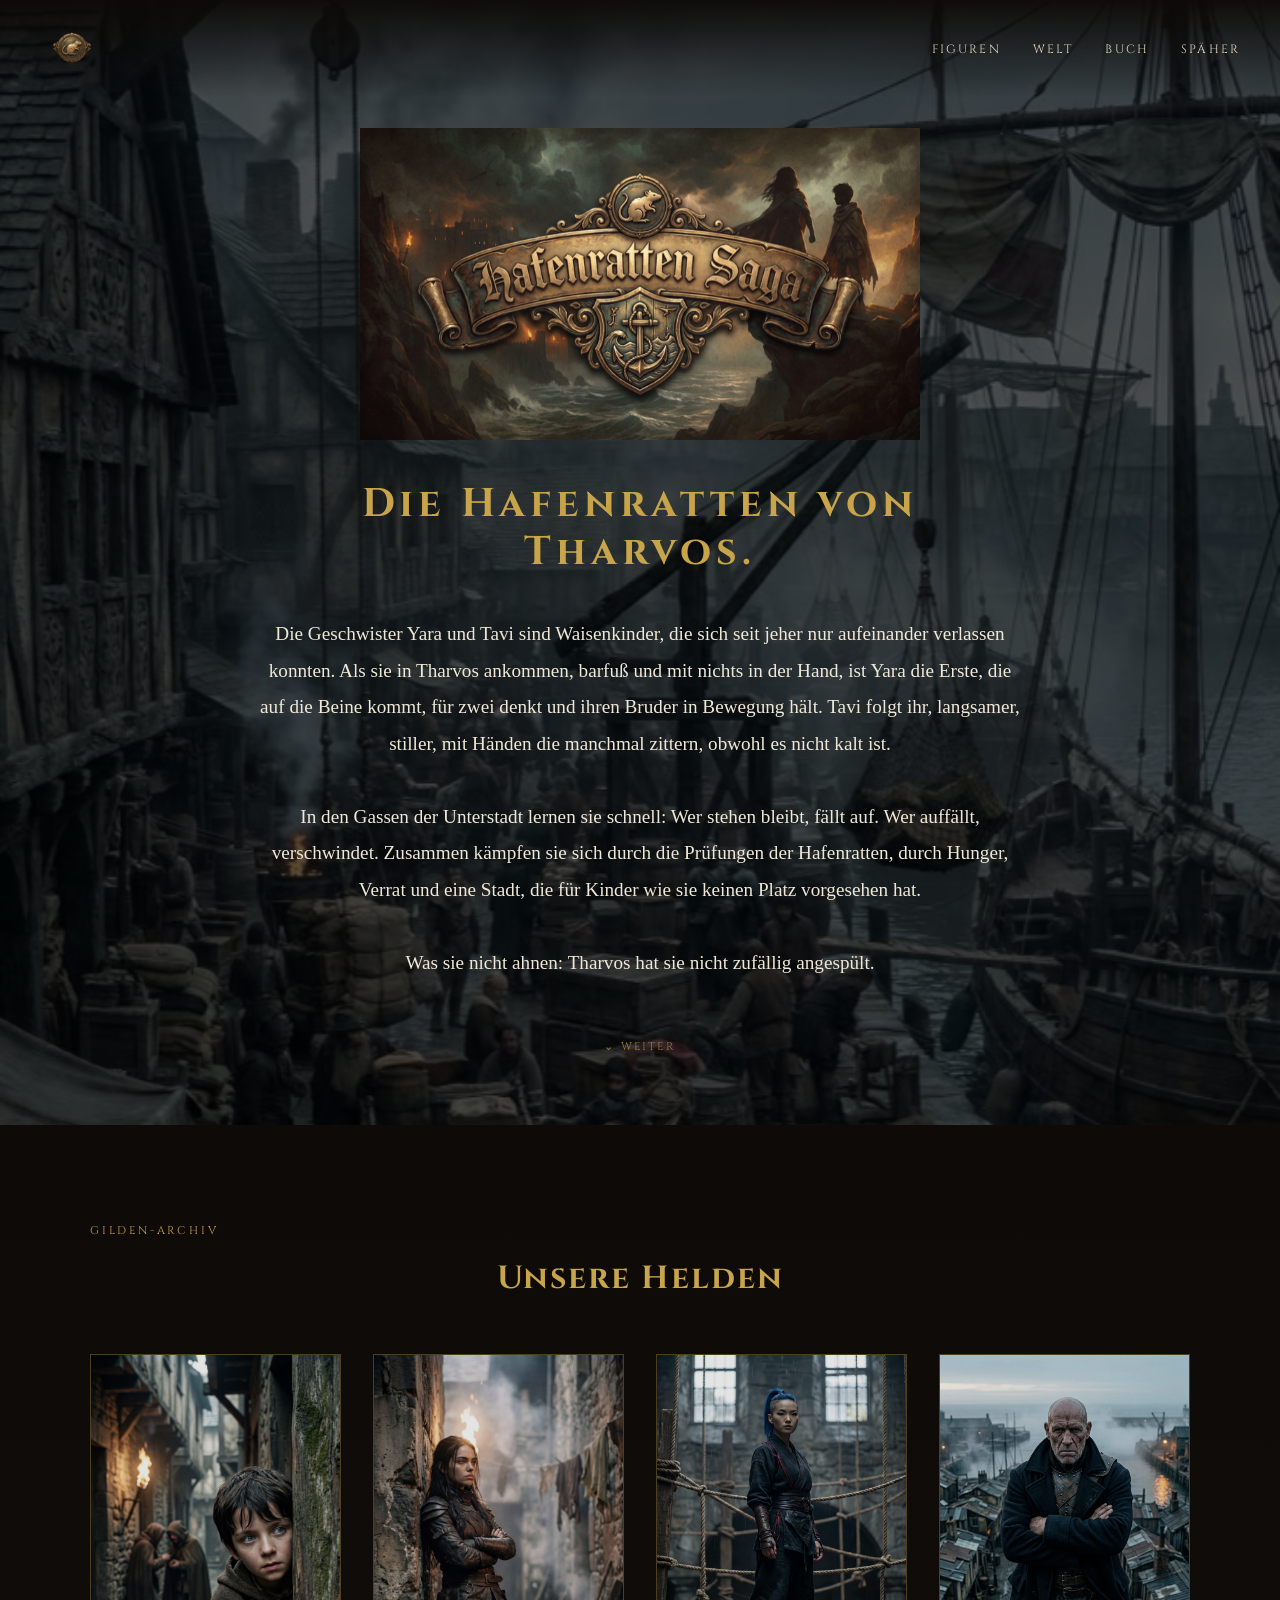
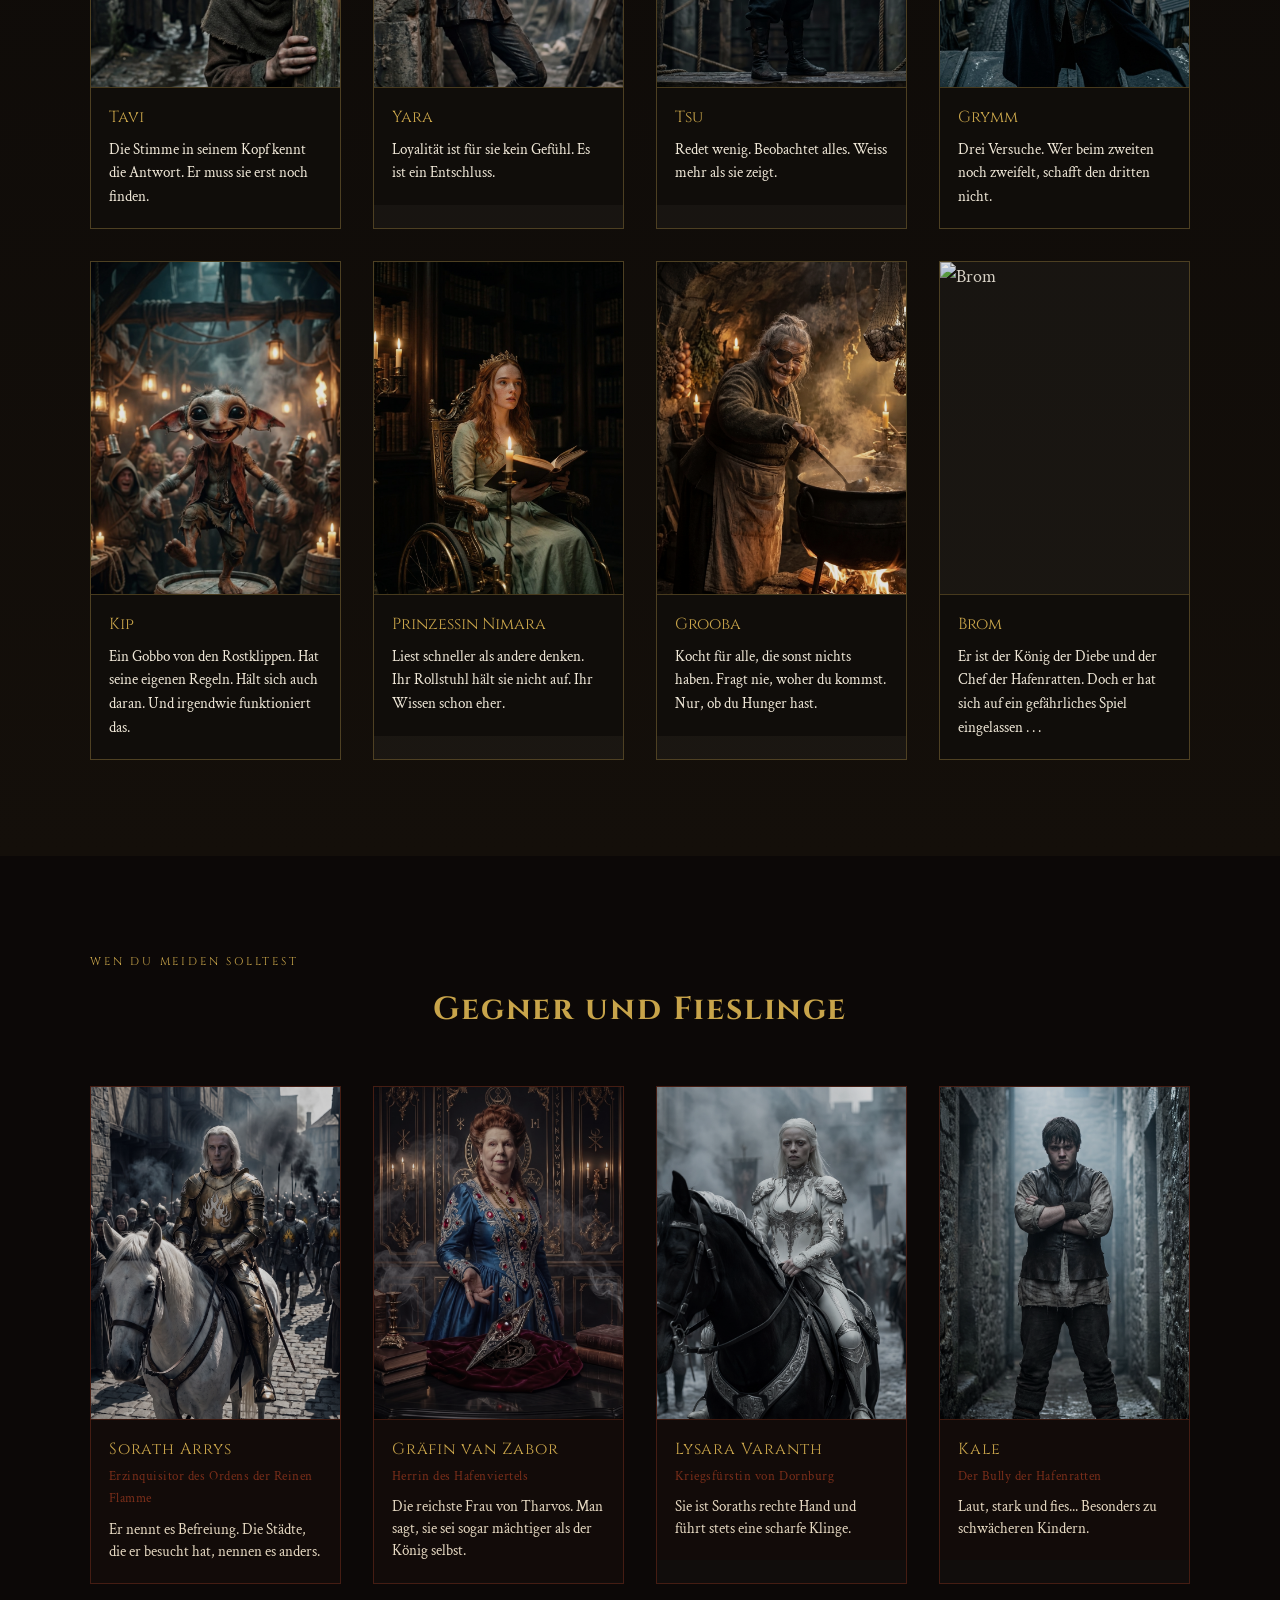
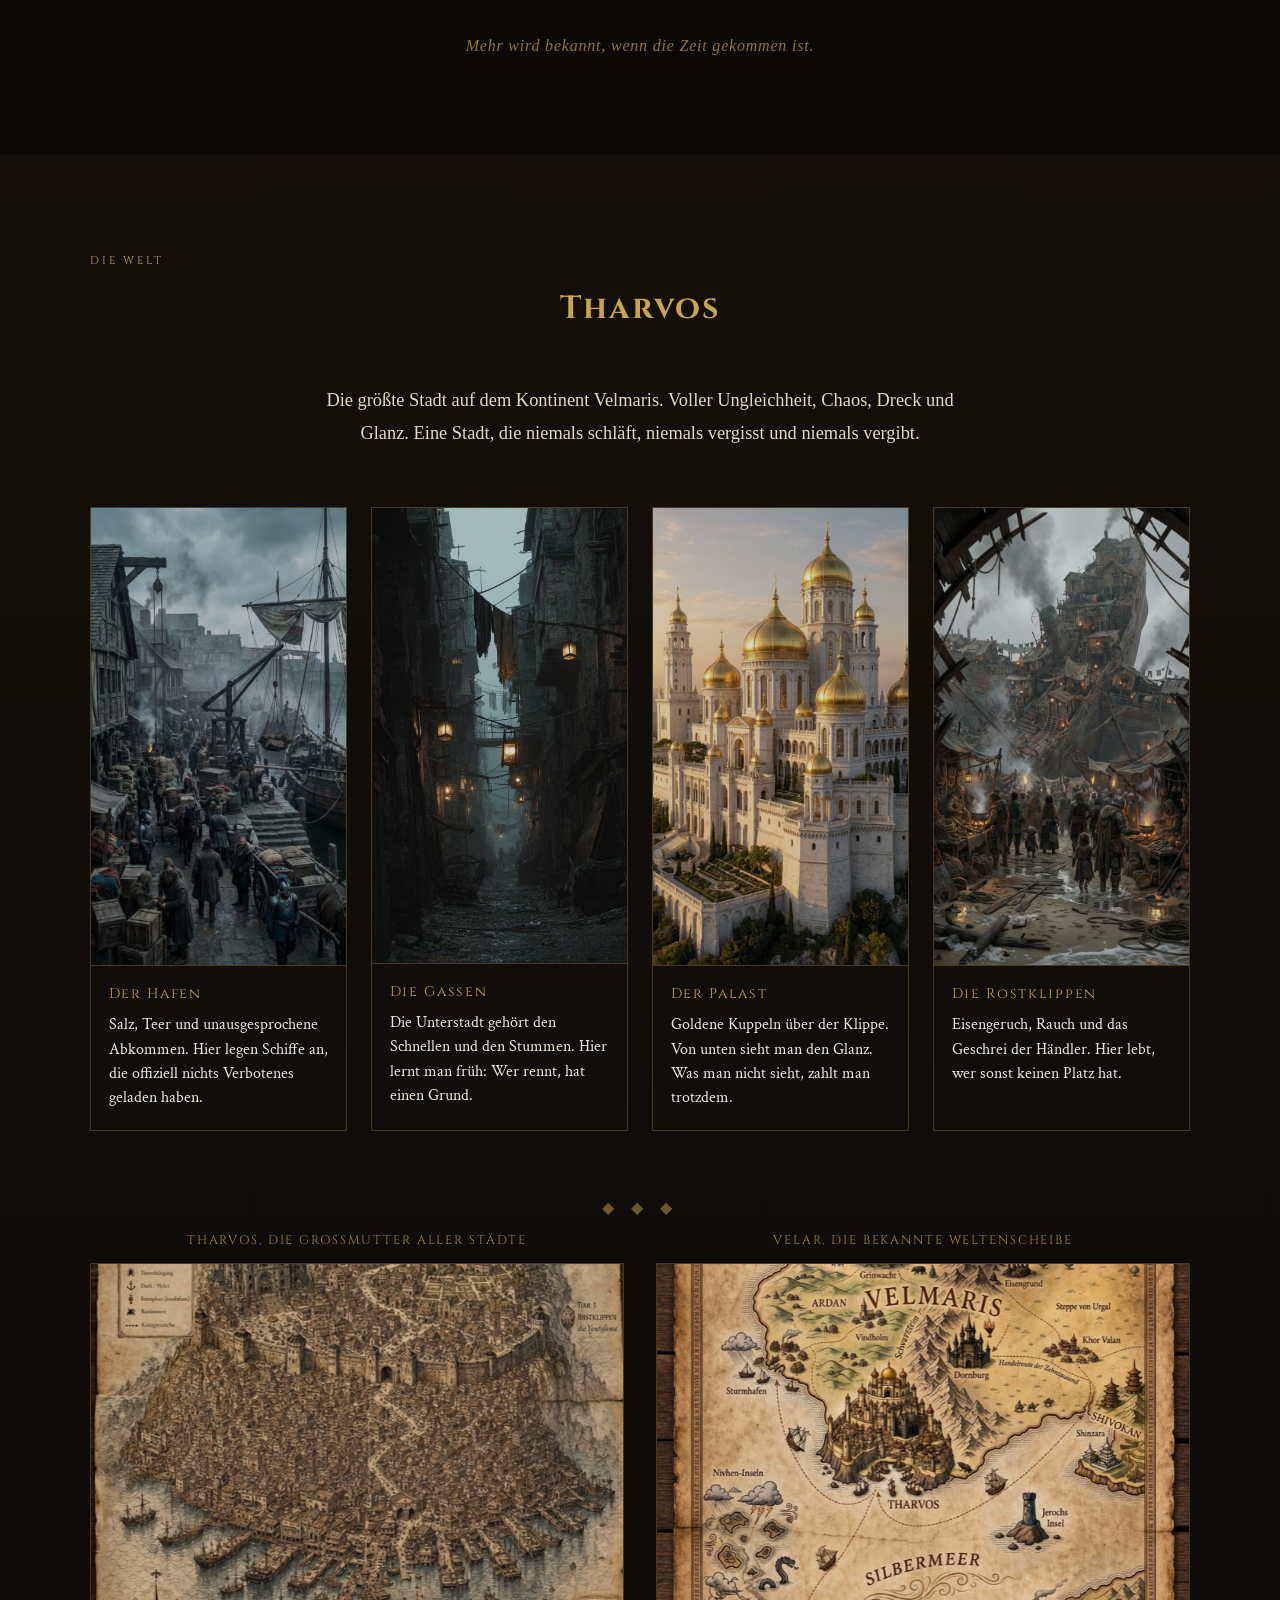
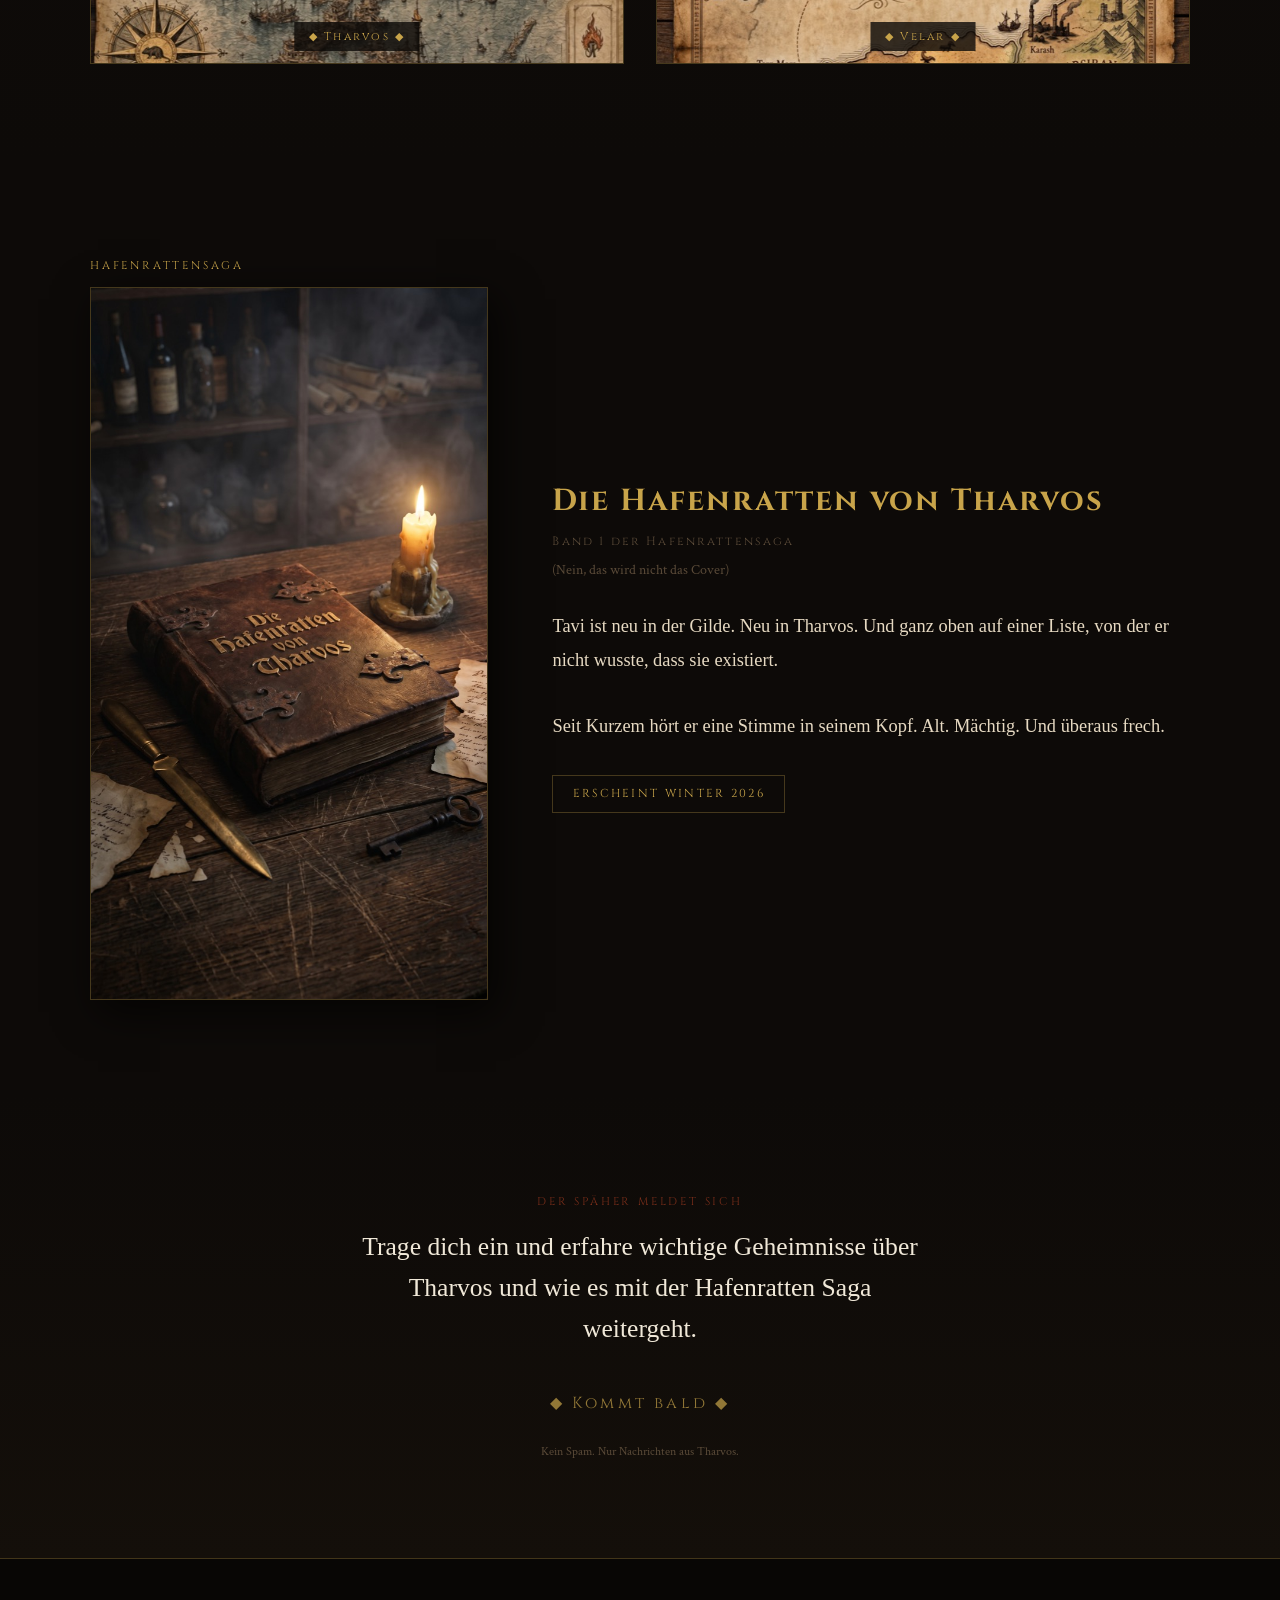
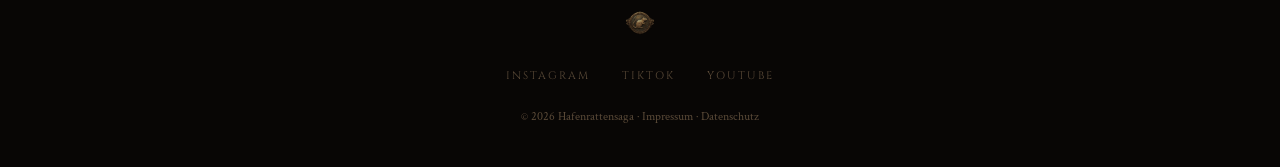
==== commit b5238bd3: "Fix typo: Fiesslinge → Fieslinge" ====
--- a/index.html
+++ b/index.html
@@ -848,7 +848,7 @@
   <section id="antagonisten">
     <div class="section-inner">
       <span class="section-label">Wen du meiden solltest</span>
-      <h2 class="section-title">Gegner und Fiesslinge</h2>
+      <h2 class="section-title">Gegner und Fieslinge</h2>
 
       <div class="antag-grid">
 
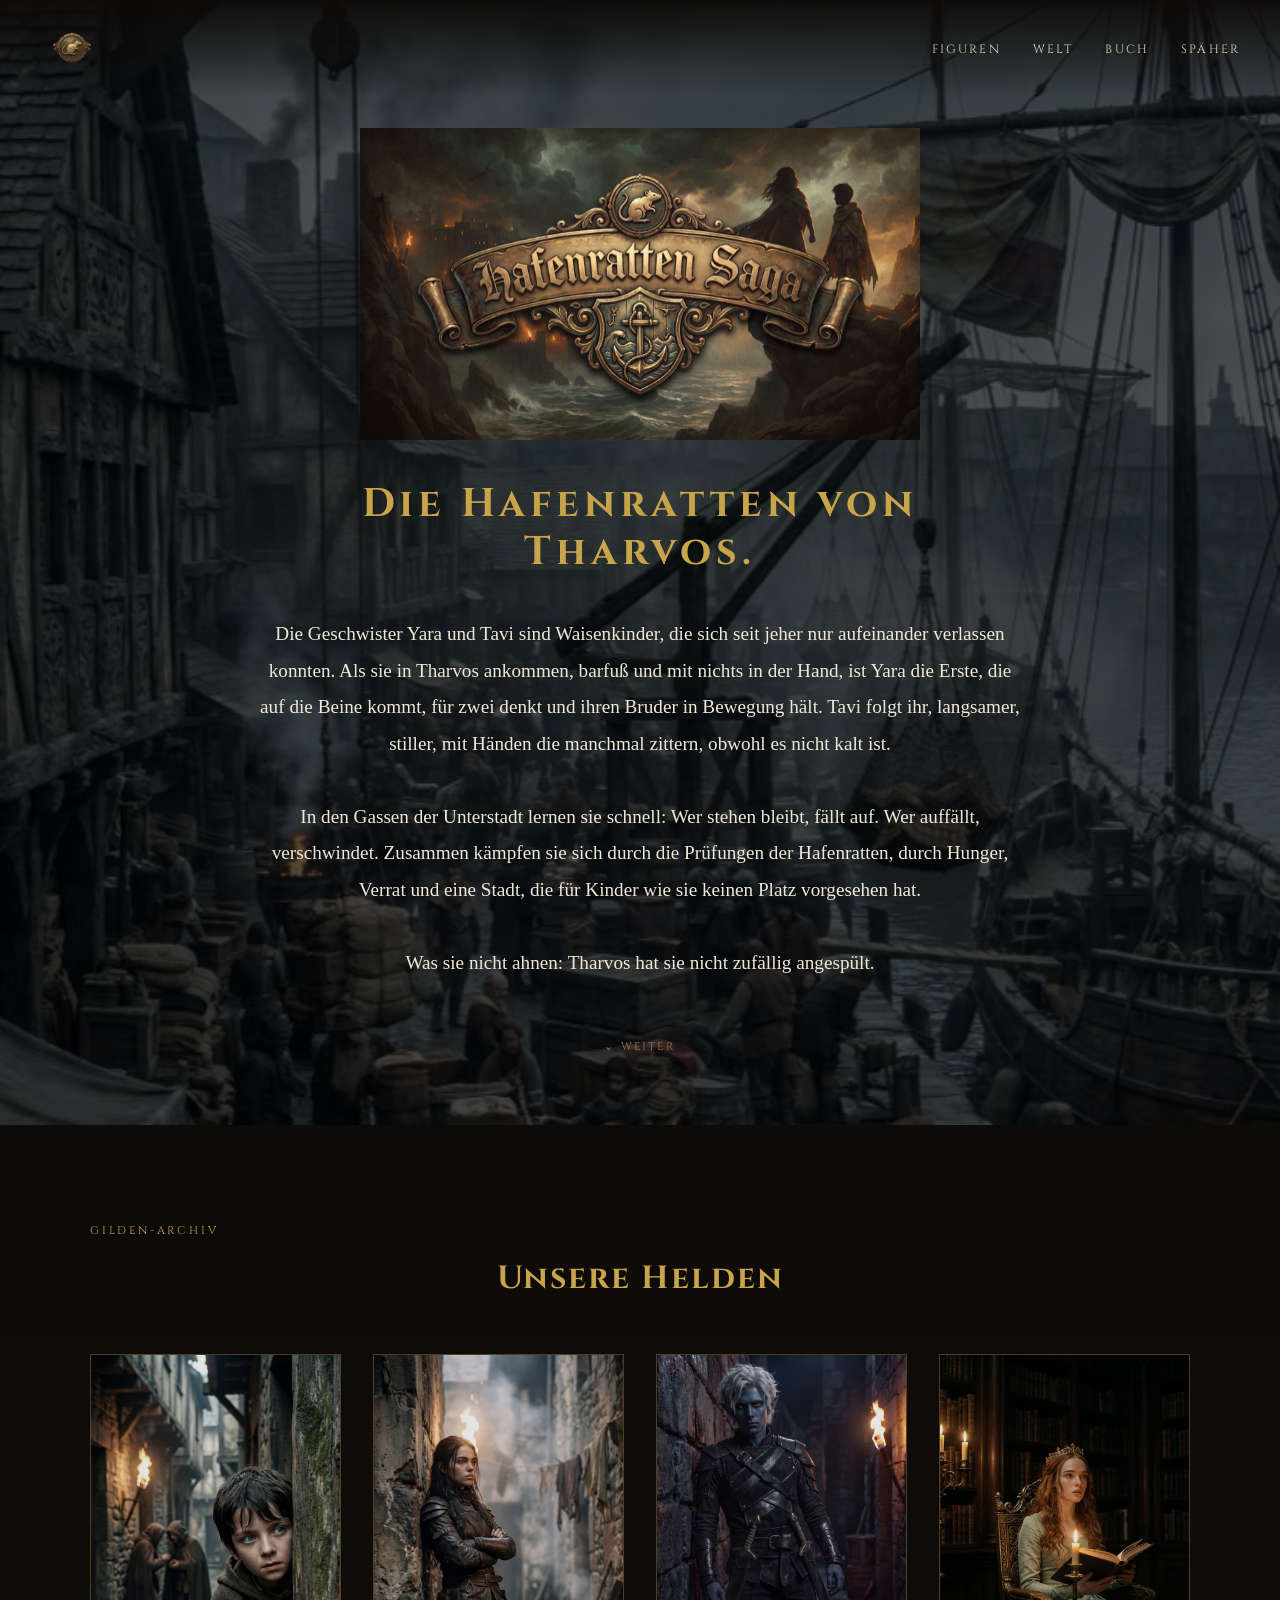
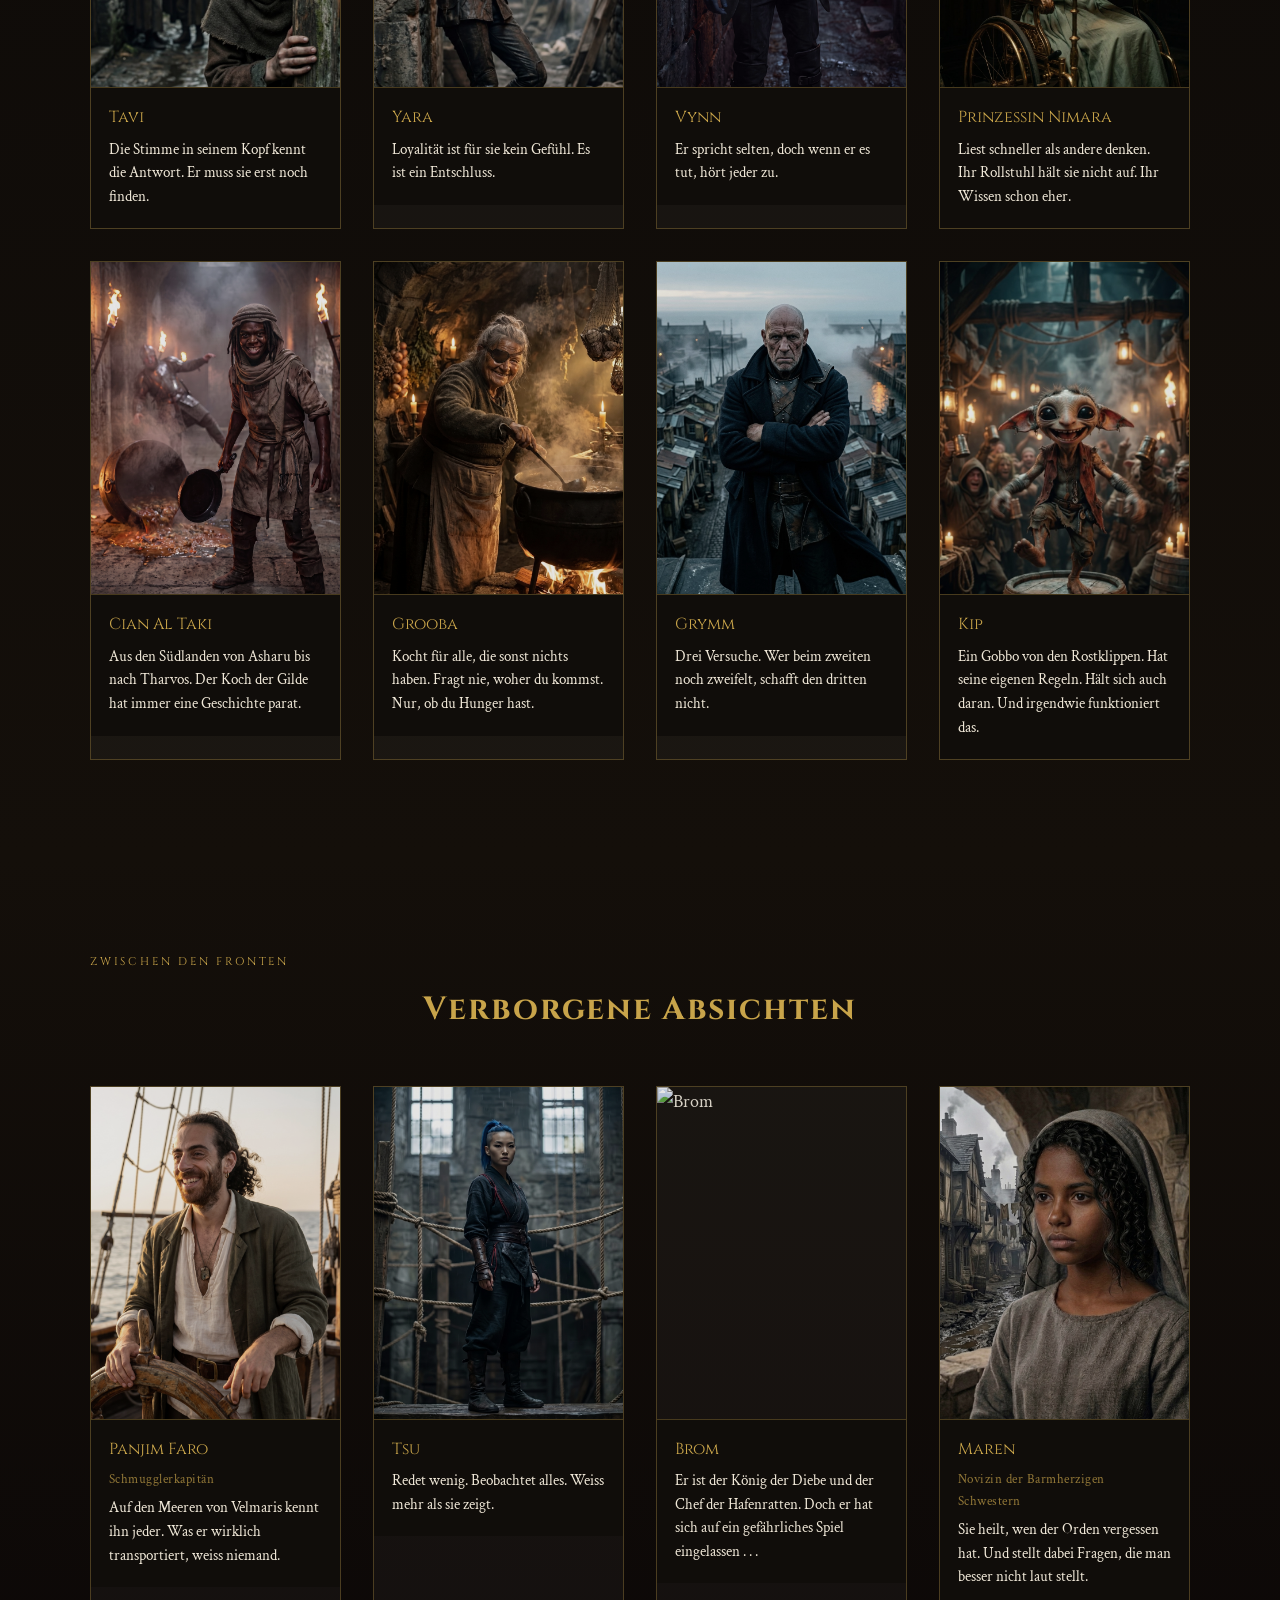
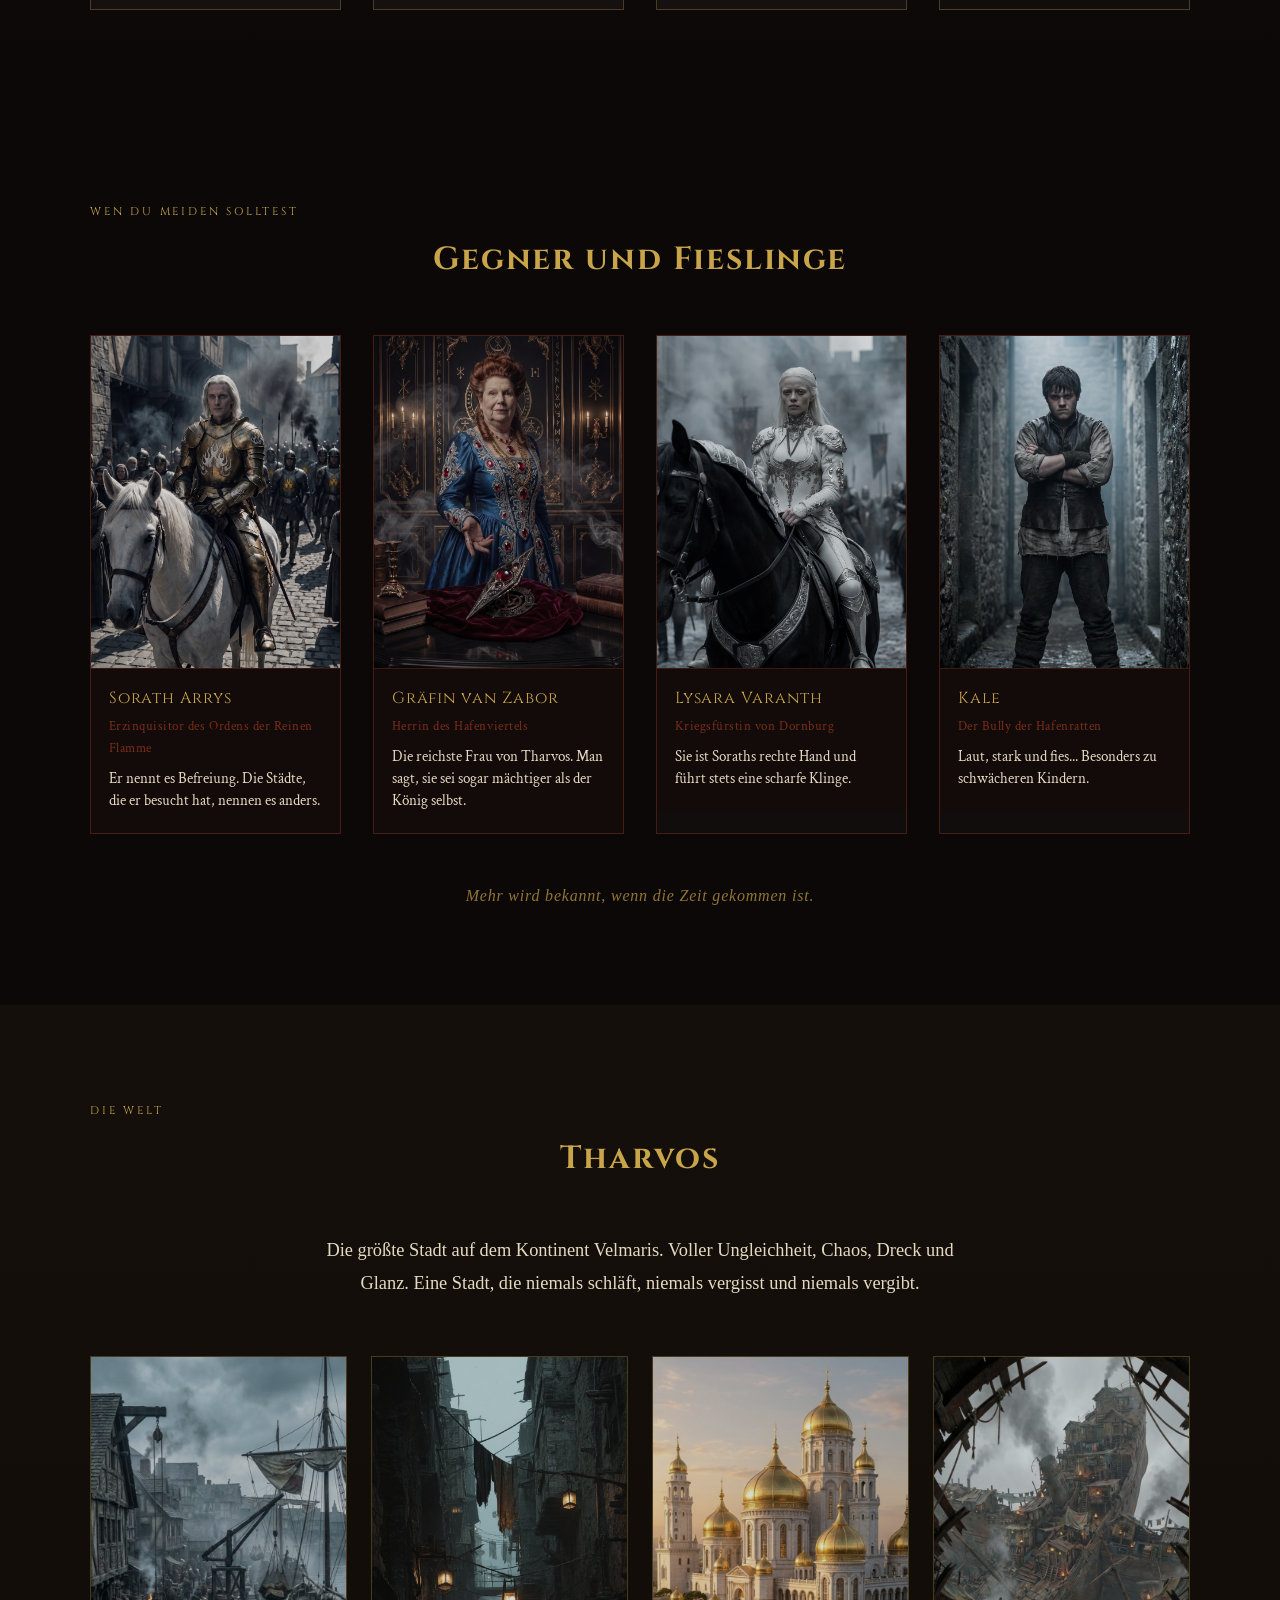
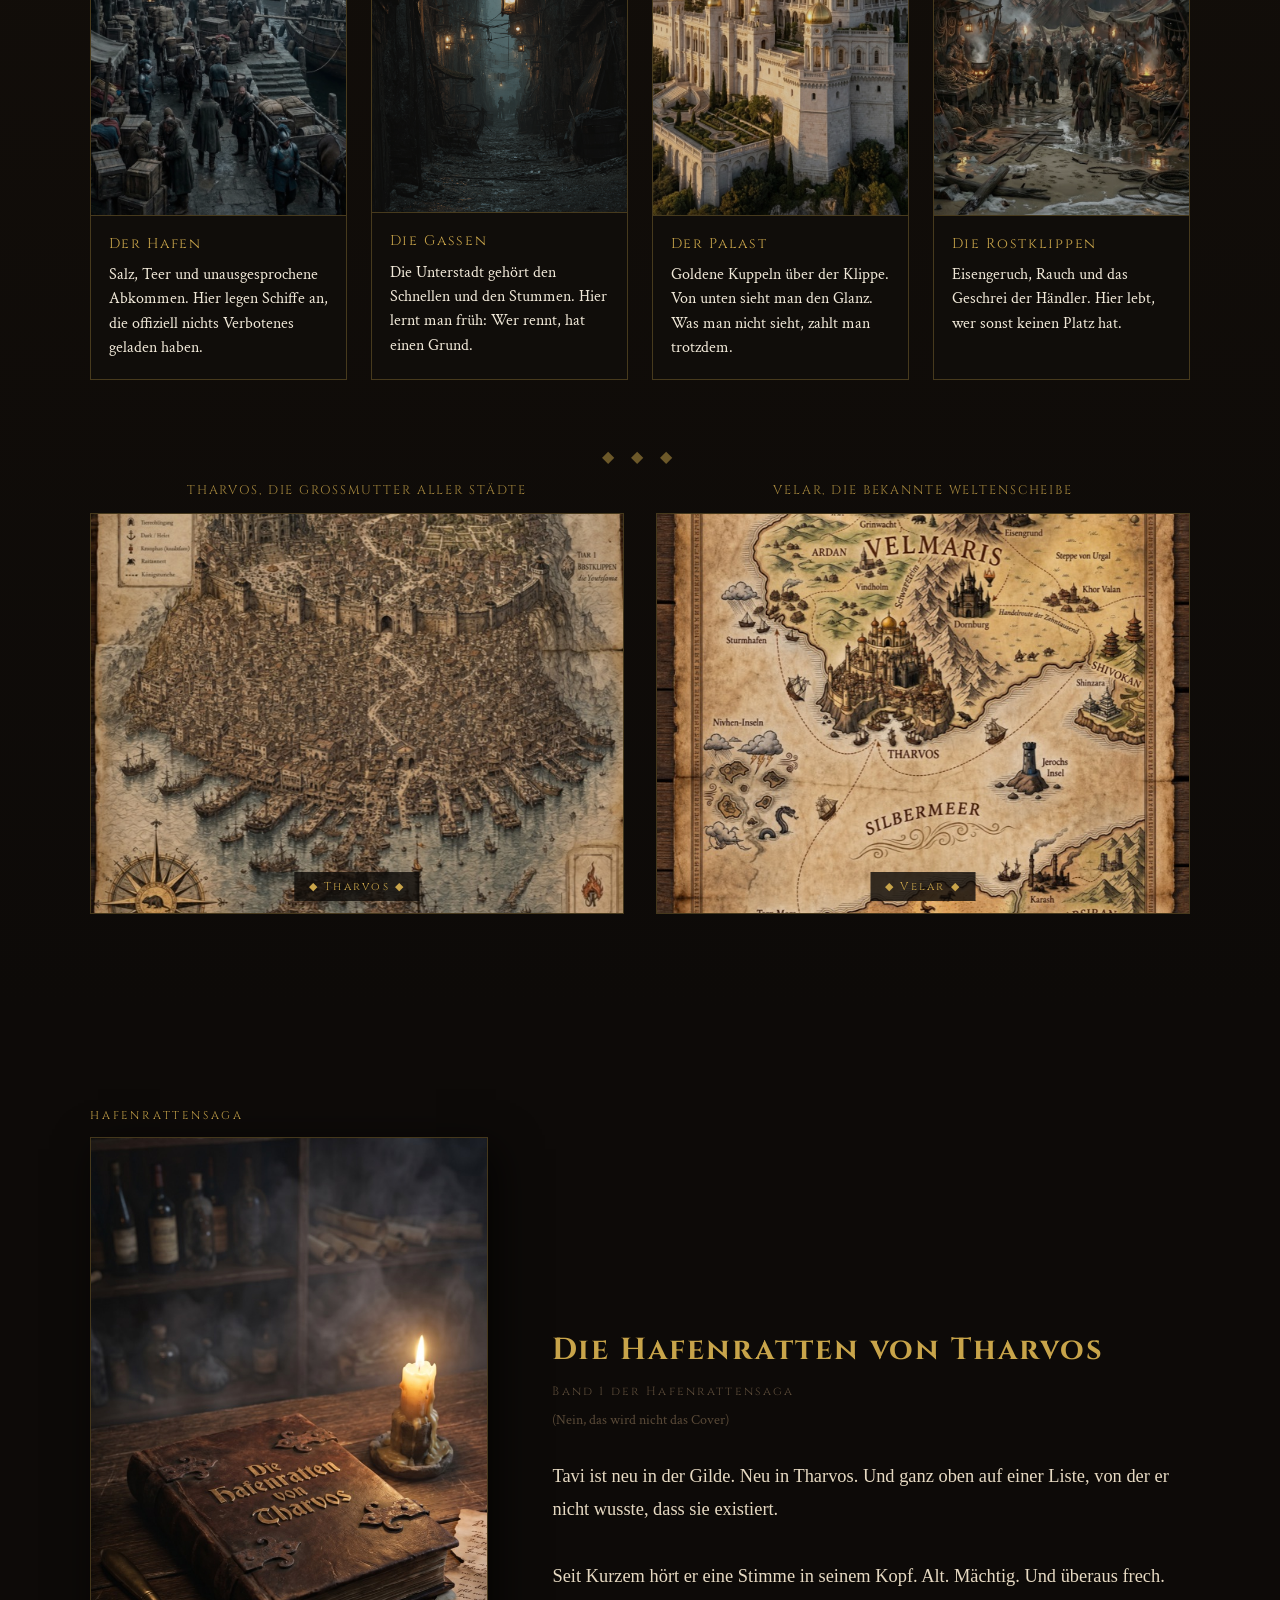
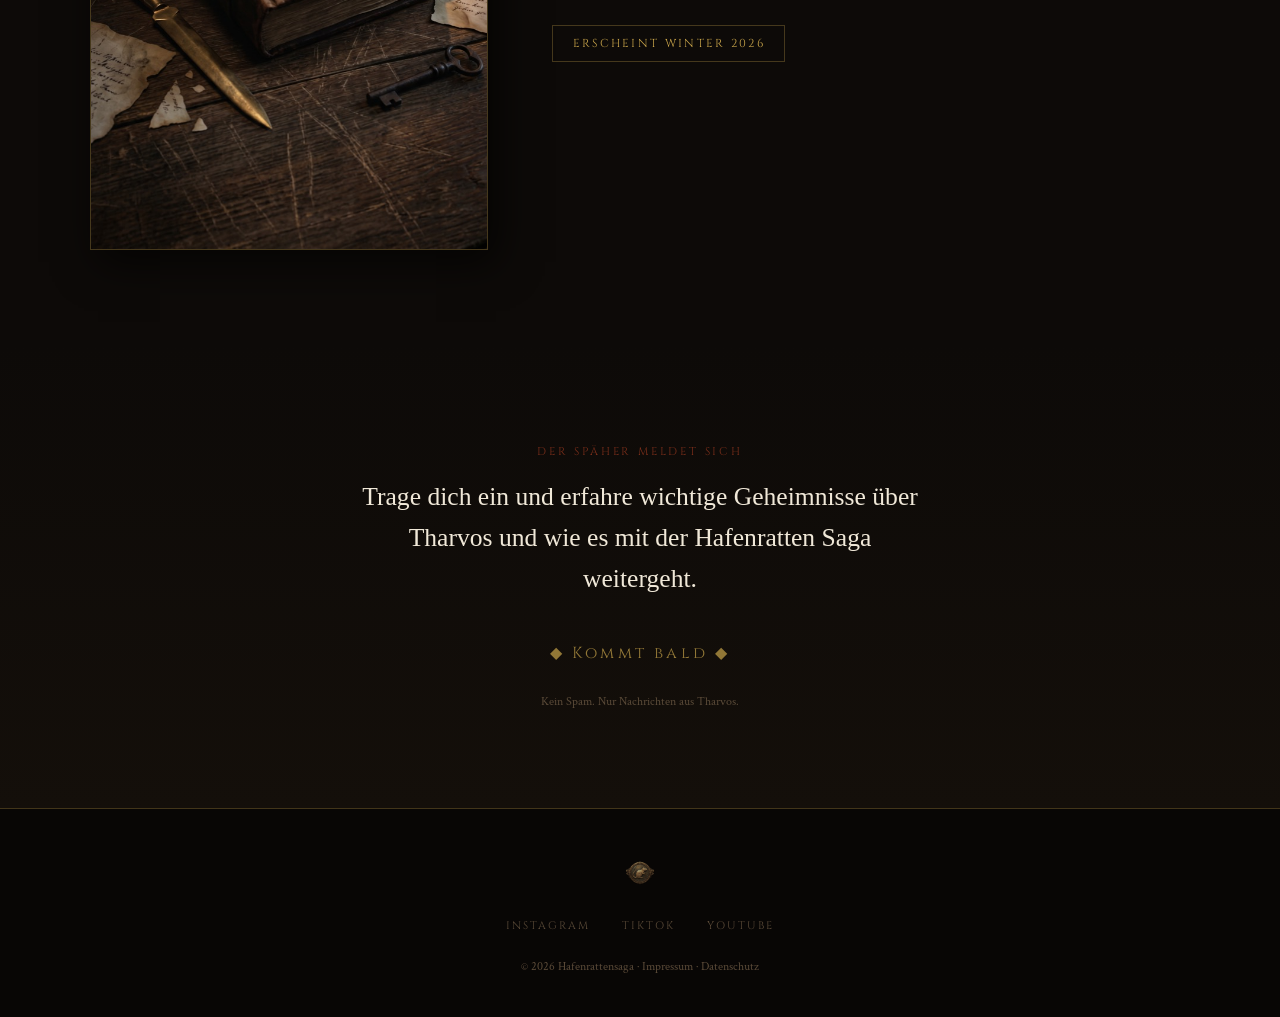
==== commit dbc554b8: "Add Verborgene Absichten section; new chars Vynn, Cian, Panjim, Maren; move Tsu+Brom" ====
--- a/index.html
+++ b/index.html
@@ -269,6 +269,18 @@
       color: var(--parchment);
       line-height: 1.55;
     }
+
+    .char-role {
+      font-family: 'Crimson Text', serif;
+      font-size: 0.8rem;
+      color: var(--gold);
+      opacity: 0.7;
+      margin-bottom: 0.35rem;
+      letter-spacing: 0.04em;
+    }
+
+    /* Verborgene Absichten */
+    #verborgene { background: linear-gradient(to bottom, #140f0a, #0c0807); }
 
     /* Antagonisten-Sektion */
     #antagonisten { background: #0c0807; }
@@ -793,10 +805,34 @@
         </div>
 
         <div class="char-card">
-          <img src="assets/img/tsu.jpg" alt="Tsu" loading="lazy" onclick="openLightbox(this.src)" />
+          <img src="assets/img/vynn.jpg" alt="Vynn" loading="lazy" onclick="openLightbox(this.src)" />
           <div class="char-info">
-            <div class="char-name">Tsu</div>
-            <div class="char-quote">Redet wenig. Beobachtet alles. Weiss mehr als sie zeigt.</div>
+            <div class="char-name">Vynn</div>
+            <div class="char-quote">Er spricht selten, doch wenn er es tut, hört jeder zu.</div>
+          </div>
+        </div>
+
+        <div class="char-card">
+          <img src="assets/img/nimara.png" alt="Nimara" loading="lazy" onclick="openLightbox(this.src)" />
+          <div class="char-info">
+            <div class="char-name">Prinzessin Nimara</div>
+            <div class="char-quote">Liest schneller als andere denken. Ihr Rollstuhl hält sie nicht auf. Ihr Wissen schon eher.</div>
+          </div>
+        </div>
+
+        <div class="char-card">
+          <img src="assets/img/cian.jpg" alt="Cian Al Taki" loading="lazy" onclick="openLightbox(this.src)" />
+          <div class="char-info">
+            <div class="char-name">Cian Al Taki</div>
+            <div class="char-quote">Aus den Südlanden von Asharu bis nach Tharvos. Der Koch der Gilde hat immer eine Geschichte parat.</div>
+          </div>
+        </div>
+
+        <div class="char-card">
+          <img src="assets/img/grooba.png" alt="Grooba" loading="lazy" onclick="openLightbox(this.src)" />
+          <div class="char-info">
+            <div class="char-name">Grooba</div>
+            <div class="char-quote">Kocht für alle, die sonst nichts haben. Fragt nie, woher du kommst. Nur, ob du Hunger hast.</div>
           </div>
         </div>
 
@@ -816,19 +852,32 @@
           </div>
         </div>
 
+      </div><!-- /char-grid -->
+    </div>
+  </section>
+
+  <!-- VERBORGENE ABSICHTEN -->
+  <section id="verborgene">
+    <div class="section-inner">
+      <span class="section-label">Zwischen den Fronten</span>
+      <h2 class="section-title">Verborgene Absichten</h2>
+
+      <div class="char-grid">
+
         <div class="char-card">
-          <img src="assets/img/nimara.png" alt="Nimara" loading="lazy" onclick="openLightbox(this.src)" />
+          <img src="assets/img/panjim.jpg" alt="Panjim Faro" loading="lazy" onclick="openLightbox(this.src)" />
           <div class="char-info">
-            <div class="char-name">Prinzessin Nimara</div>
-            <div class="char-quote">Liest schneller als andere denken. Ihr Rollstuhl hält sie nicht auf. Ihr Wissen schon eher.</div>
+            <div class="char-name">Panjim Faro</div>
+            <div class="char-role">Schmugglerkapitän</div>
+            <div class="char-quote">Auf den Meeren von Velmaris kennt ihn jeder. Was er wirklich transportiert, weiss niemand.</div>
           </div>
         </div>
 
         <div class="char-card">
-          <img src="assets/img/grooba.png" alt="Grooba" loading="lazy" onclick="openLightbox(this.src)" />
+          <img src="assets/img/tsu.jpg" alt="Tsu" loading="lazy" onclick="openLightbox(this.src)" />
           <div class="char-info">
-            <div class="char-name">Grooba</div>
-            <div class="char-quote">Kocht für alle, die sonst nichts haben. Fragt nie, woher du kommst. Nur, ob du Hunger hast.</div>
+            <div class="char-name">Tsu</div>
+            <div class="char-quote">Redet wenig. Beobachtet alles. Weiss mehr als sie zeigt.</div>
           </div>
         </div>
 
@@ -840,7 +889,16 @@
           </div>
         </div>
 
-      </div><!-- /char-grid -->
+        <div class="char-card">
+          <img src="assets/img/maren.jpg" alt="Maren" loading="lazy" onclick="openLightbox(this.src)" />
+          <div class="char-info">
+            <div class="char-name">Maren</div>
+            <div class="char-role">Novizin der Barmherzigen Schwestern</div>
+            <div class="char-quote">Sie heilt, wen der Orden vergessen hat. Und stellt dabei Fragen, die man besser nicht laut stellt.</div>
+          </div>
+        </div>
+
+      </div>
     </div>
   </section>
 
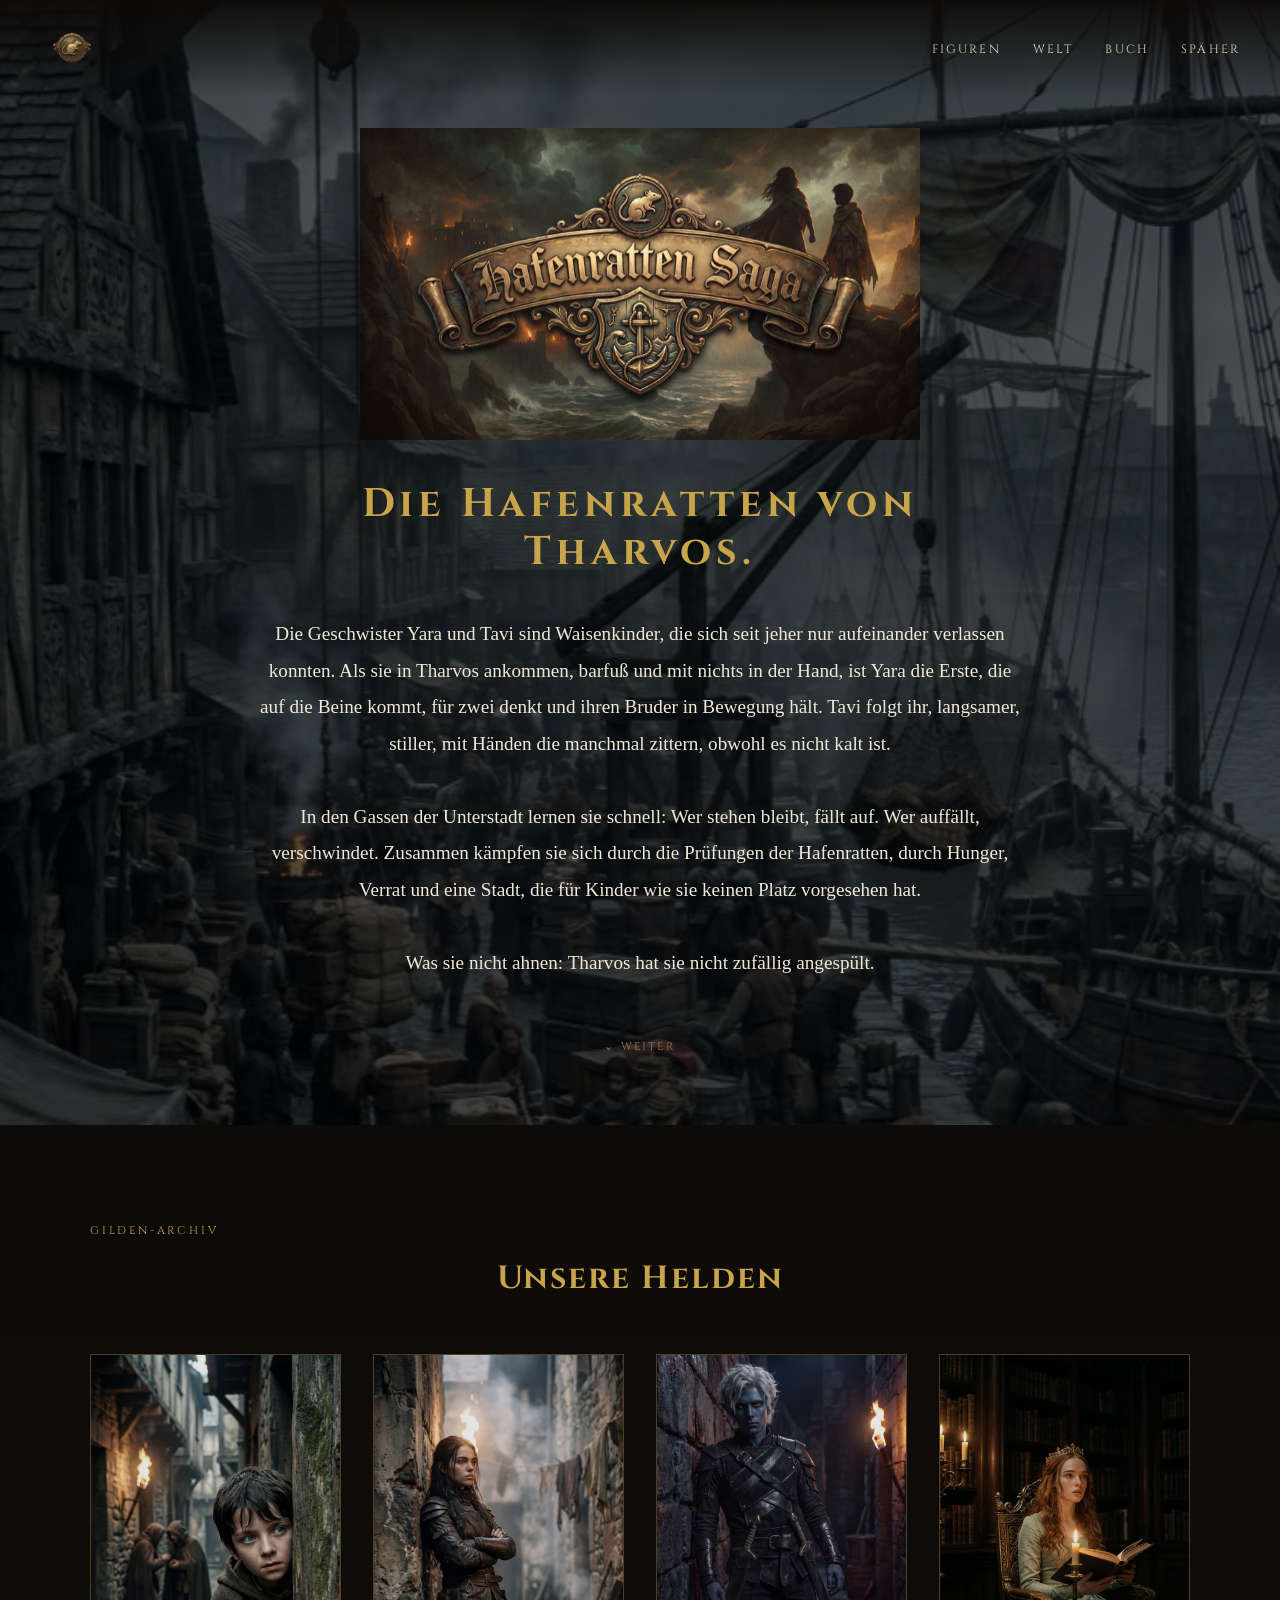
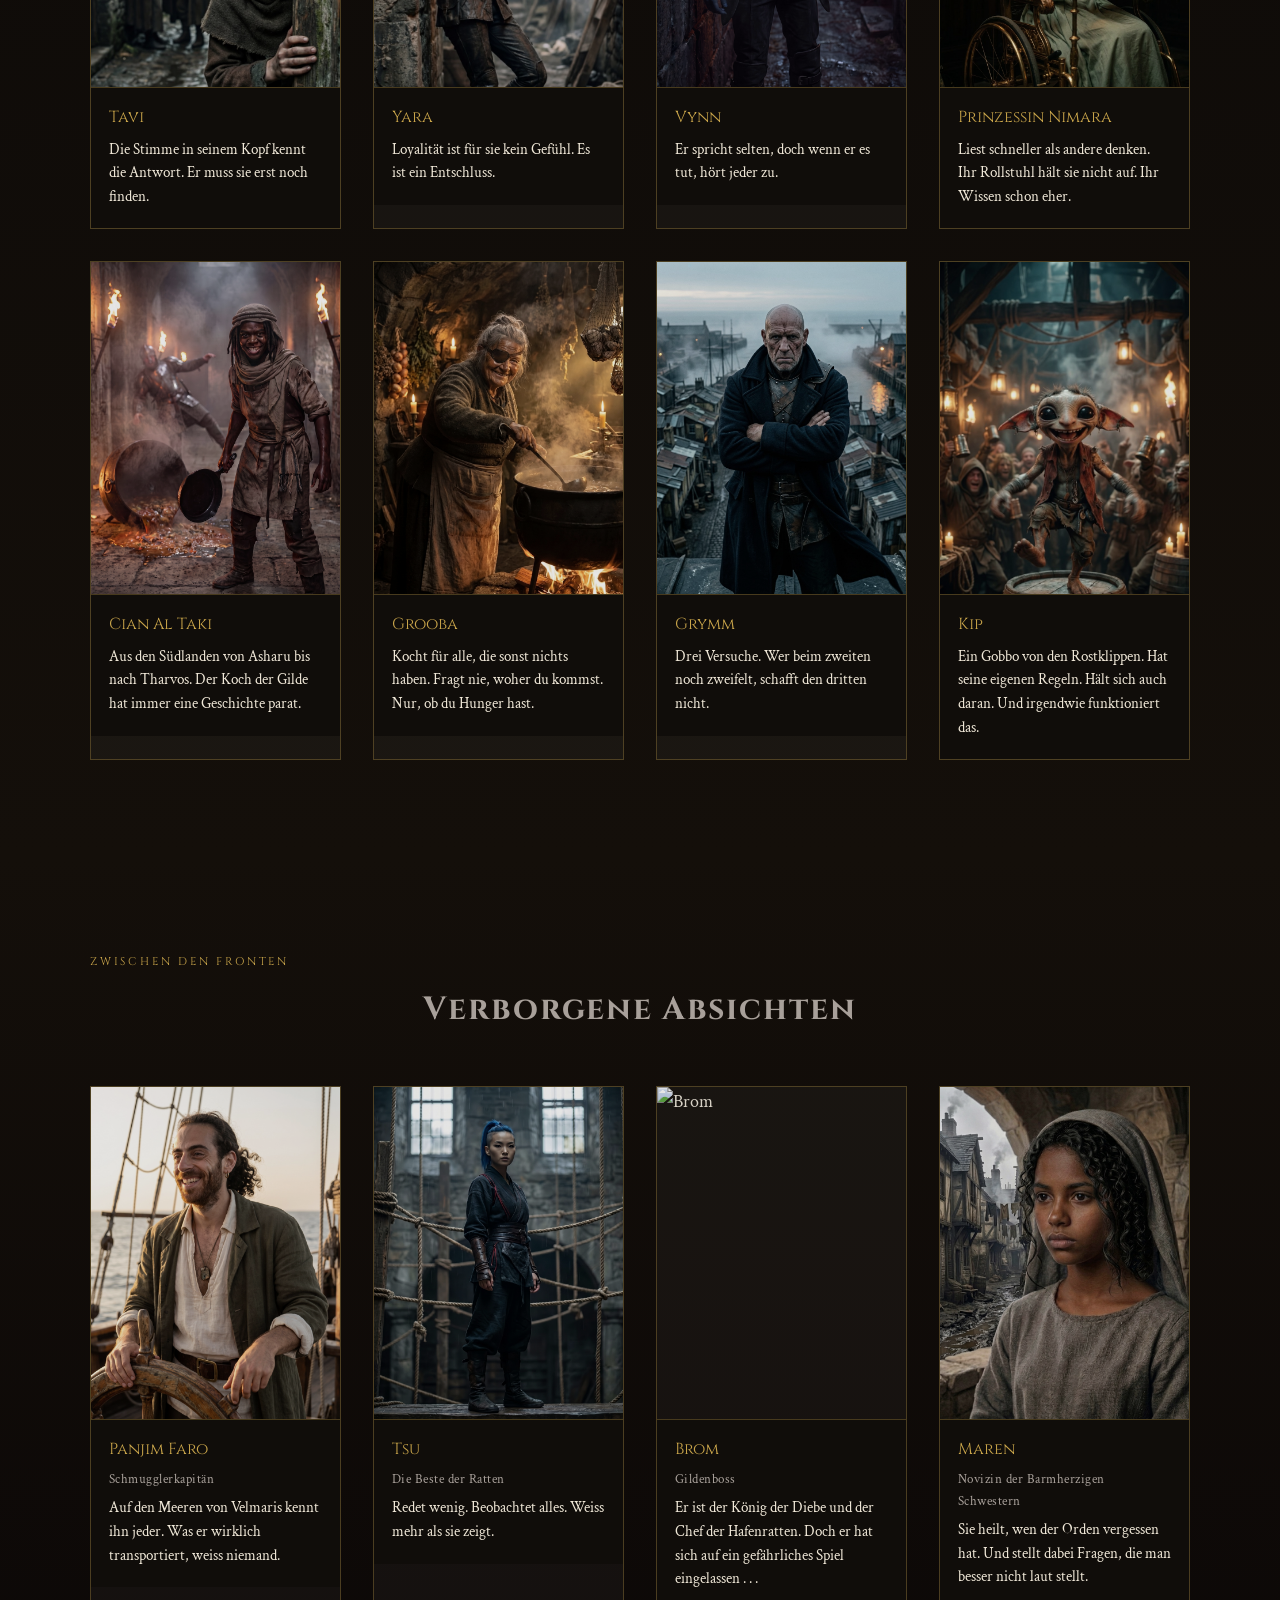
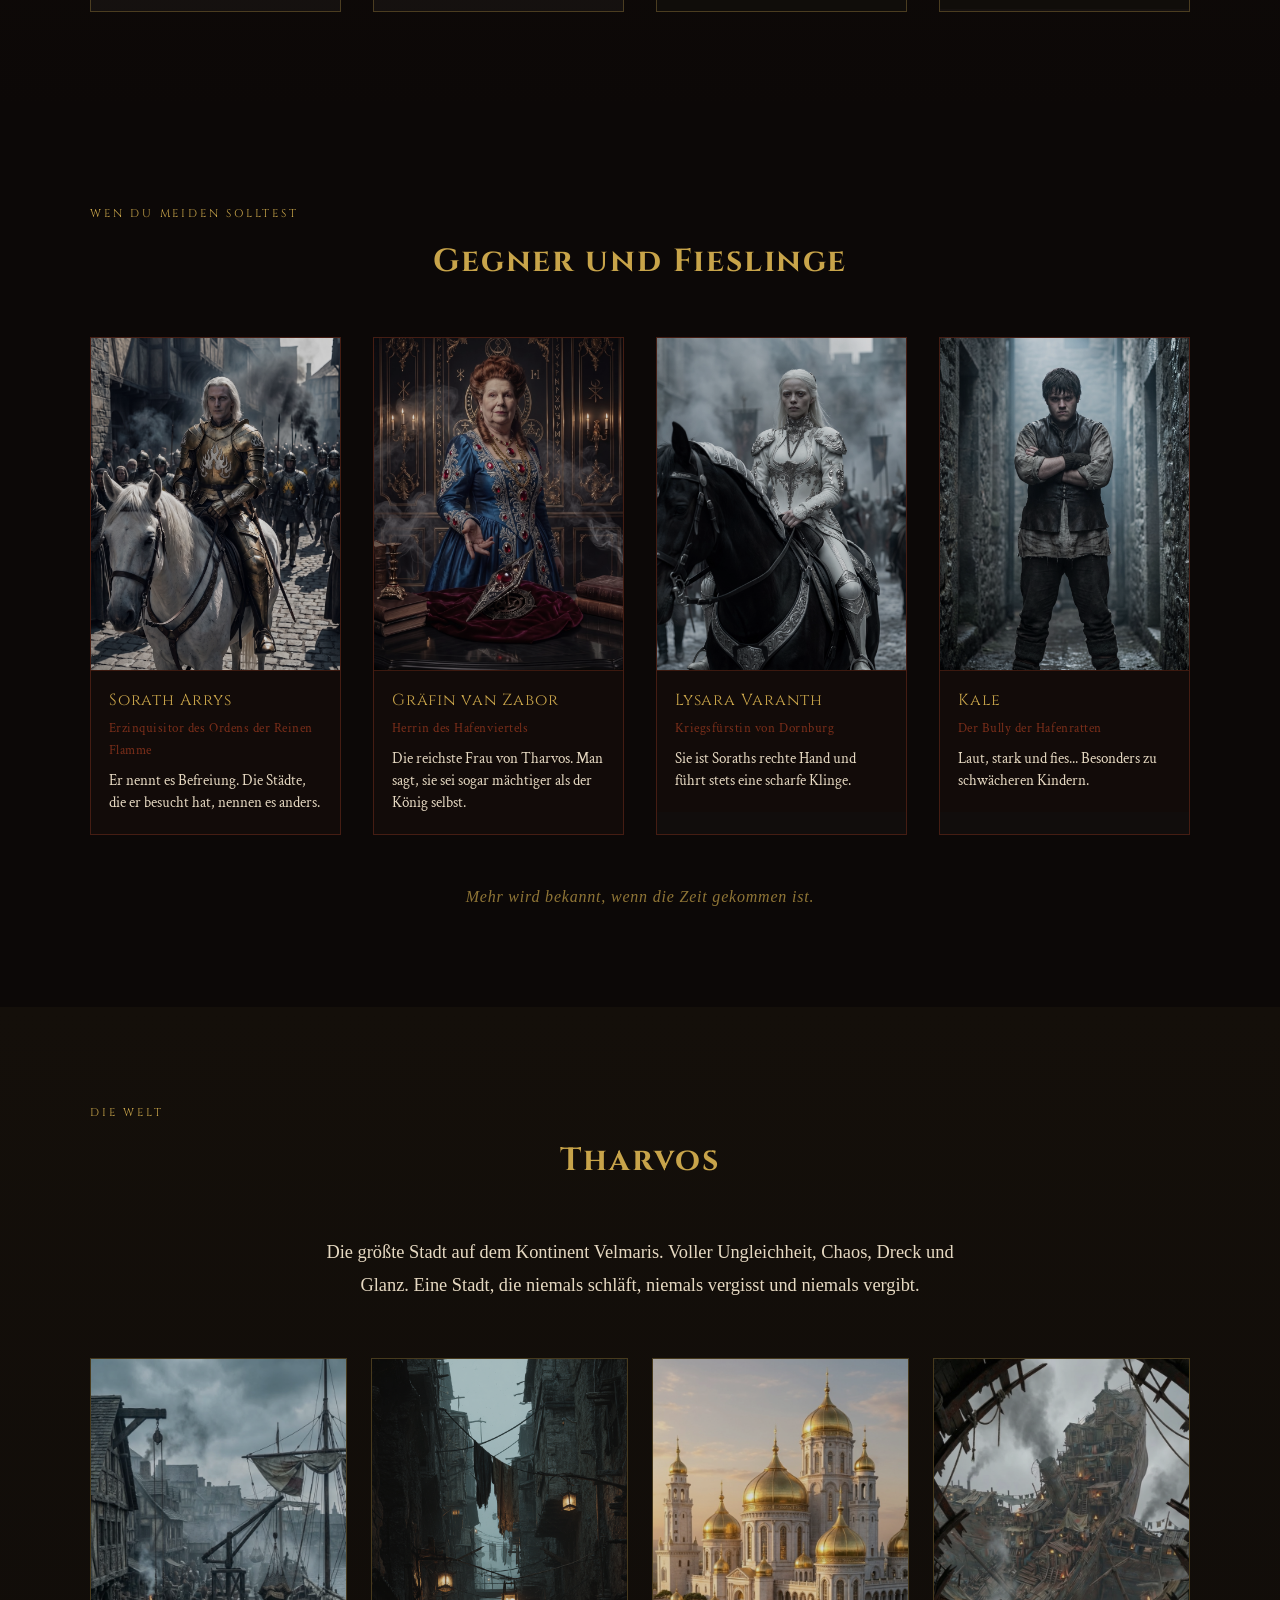
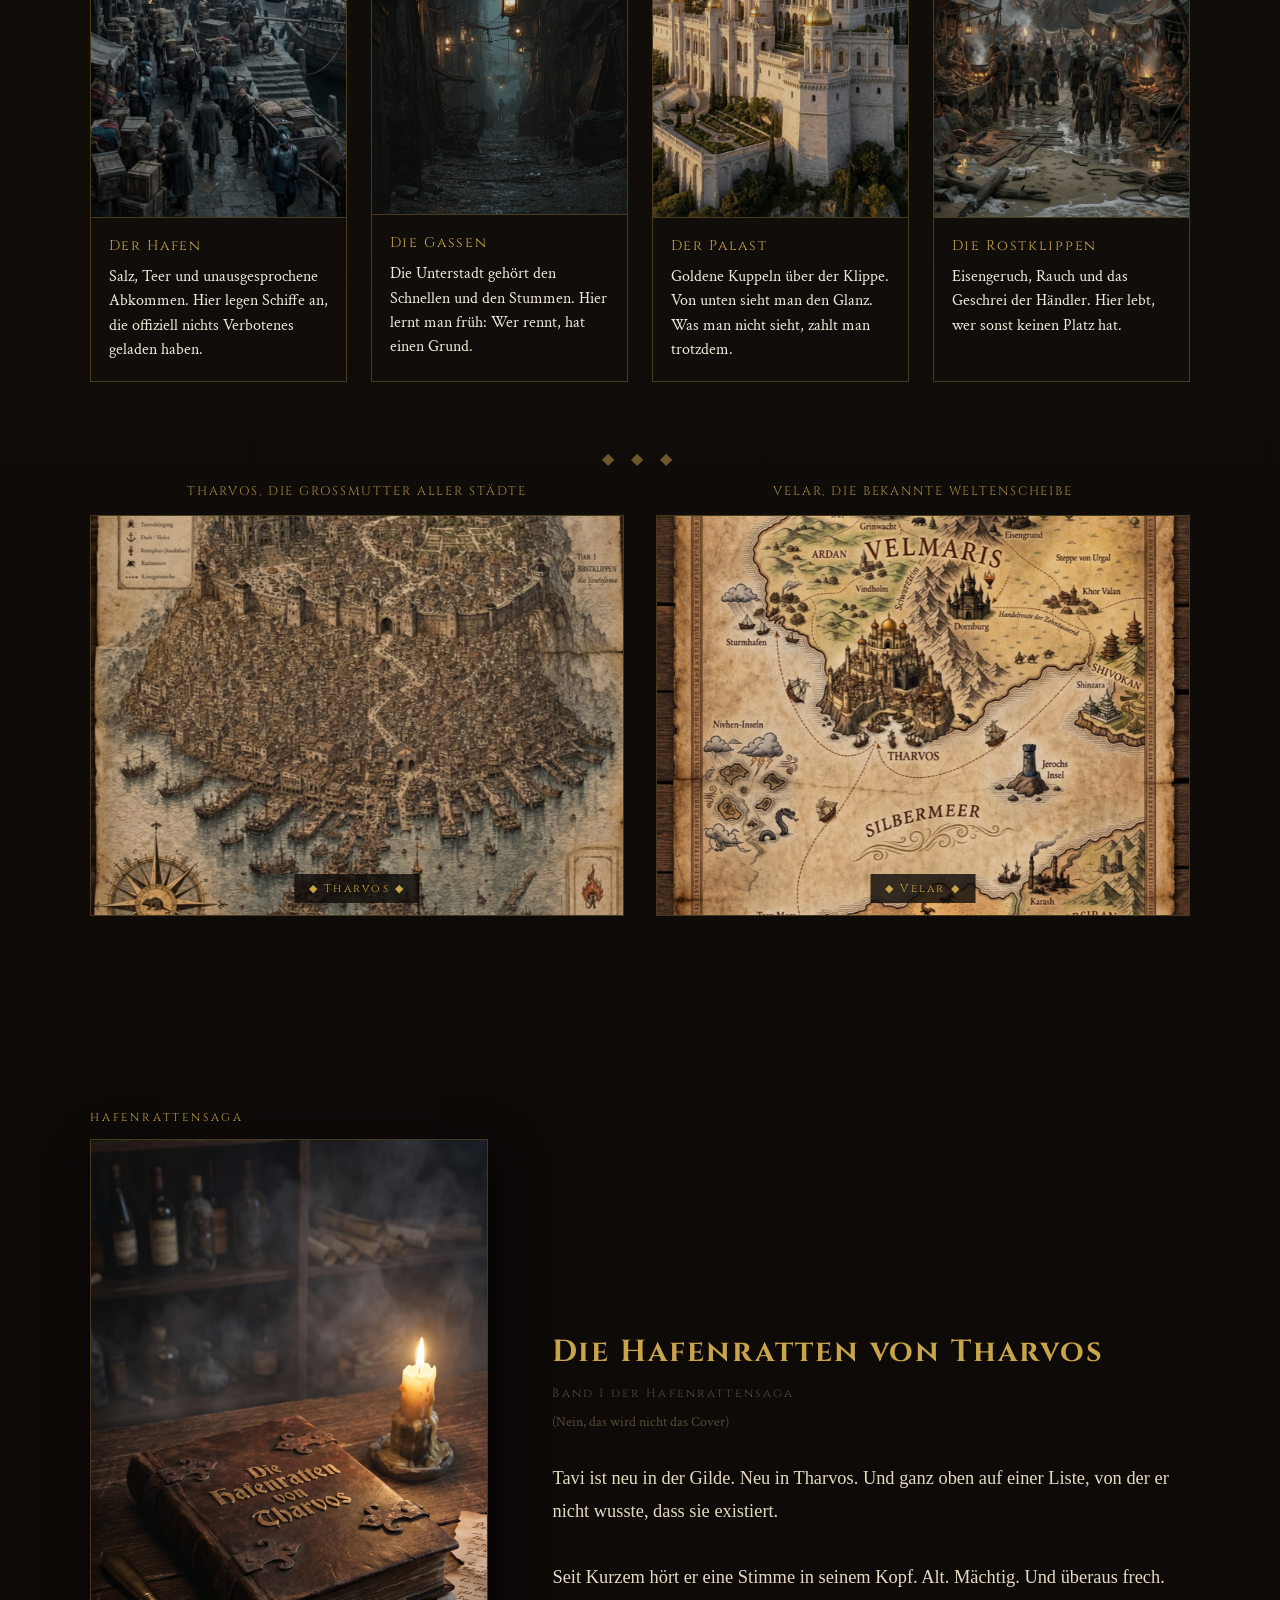
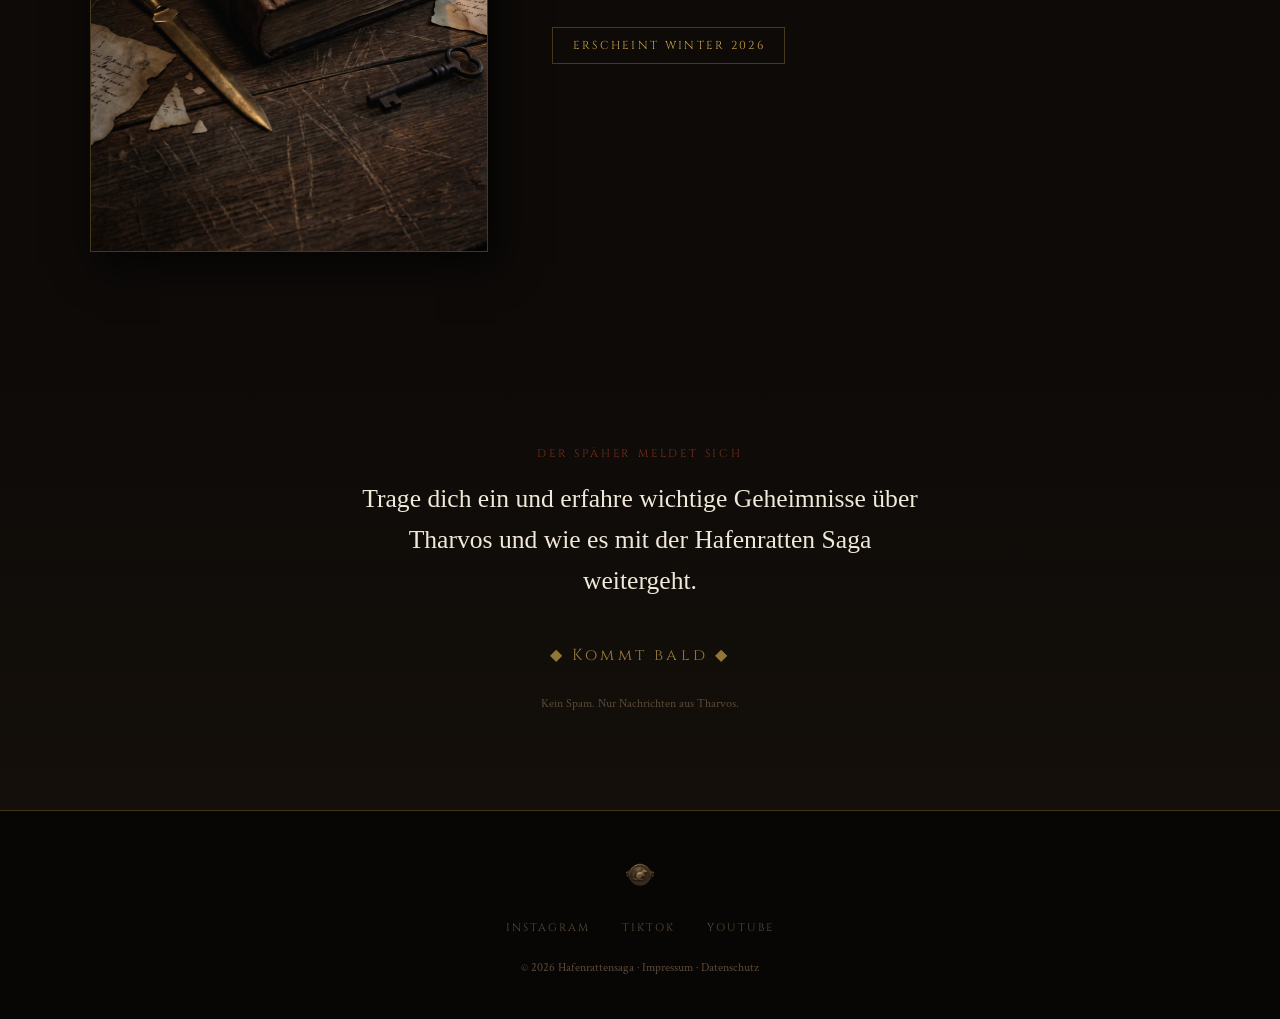
==== commit 6e471693: "Verborgene Absichten title + roles in hellgrau; add Tsu/Brom role labels" ====
--- a/index.html
+++ b/index.html
@@ -273,14 +273,14 @@
     .char-role {
       font-family: 'Crimson Text', serif;
       font-size: 0.8rem;
-      color: var(--gold);
-      opacity: 0.7;
+      color: #a8a09a;
       margin-bottom: 0.35rem;
       letter-spacing: 0.04em;
     }
 
     /* Verborgene Absichten */
     #verborgene { background: linear-gradient(to bottom, #140f0a, #0c0807); }
+    #verborgene .section-title { color: #a8a09a; }
 
     /* Antagonisten-Sektion */
     #antagonisten { background: #0c0807; }
@@ -877,6 +877,7 @@
           <img src="assets/img/tsu.jpg" alt="Tsu" loading="lazy" onclick="openLightbox(this.src)" />
           <div class="char-info">
             <div class="char-name">Tsu</div>
+            <div class="char-role">Die Beste der Ratten</div>
             <div class="char-quote">Redet wenig. Beobachtet alles. Weiss mehr als sie zeigt.</div>
           </div>
         </div>
@@ -885,6 +886,7 @@
           <img src="assets/img/brom.png" alt="Brom" loading="lazy" onclick="openLightbox(this.src)" />
           <div class="char-info">
             <div class="char-name">Brom</div>
+            <div class="char-role">Gildenboss</div>
             <div class="char-quote">Er ist der König der Diebe und der Chef der Hafenratten. Doch er hat sich auf ein gefährliches Spiel eingelassen . . .</div>
           </div>
         </div>
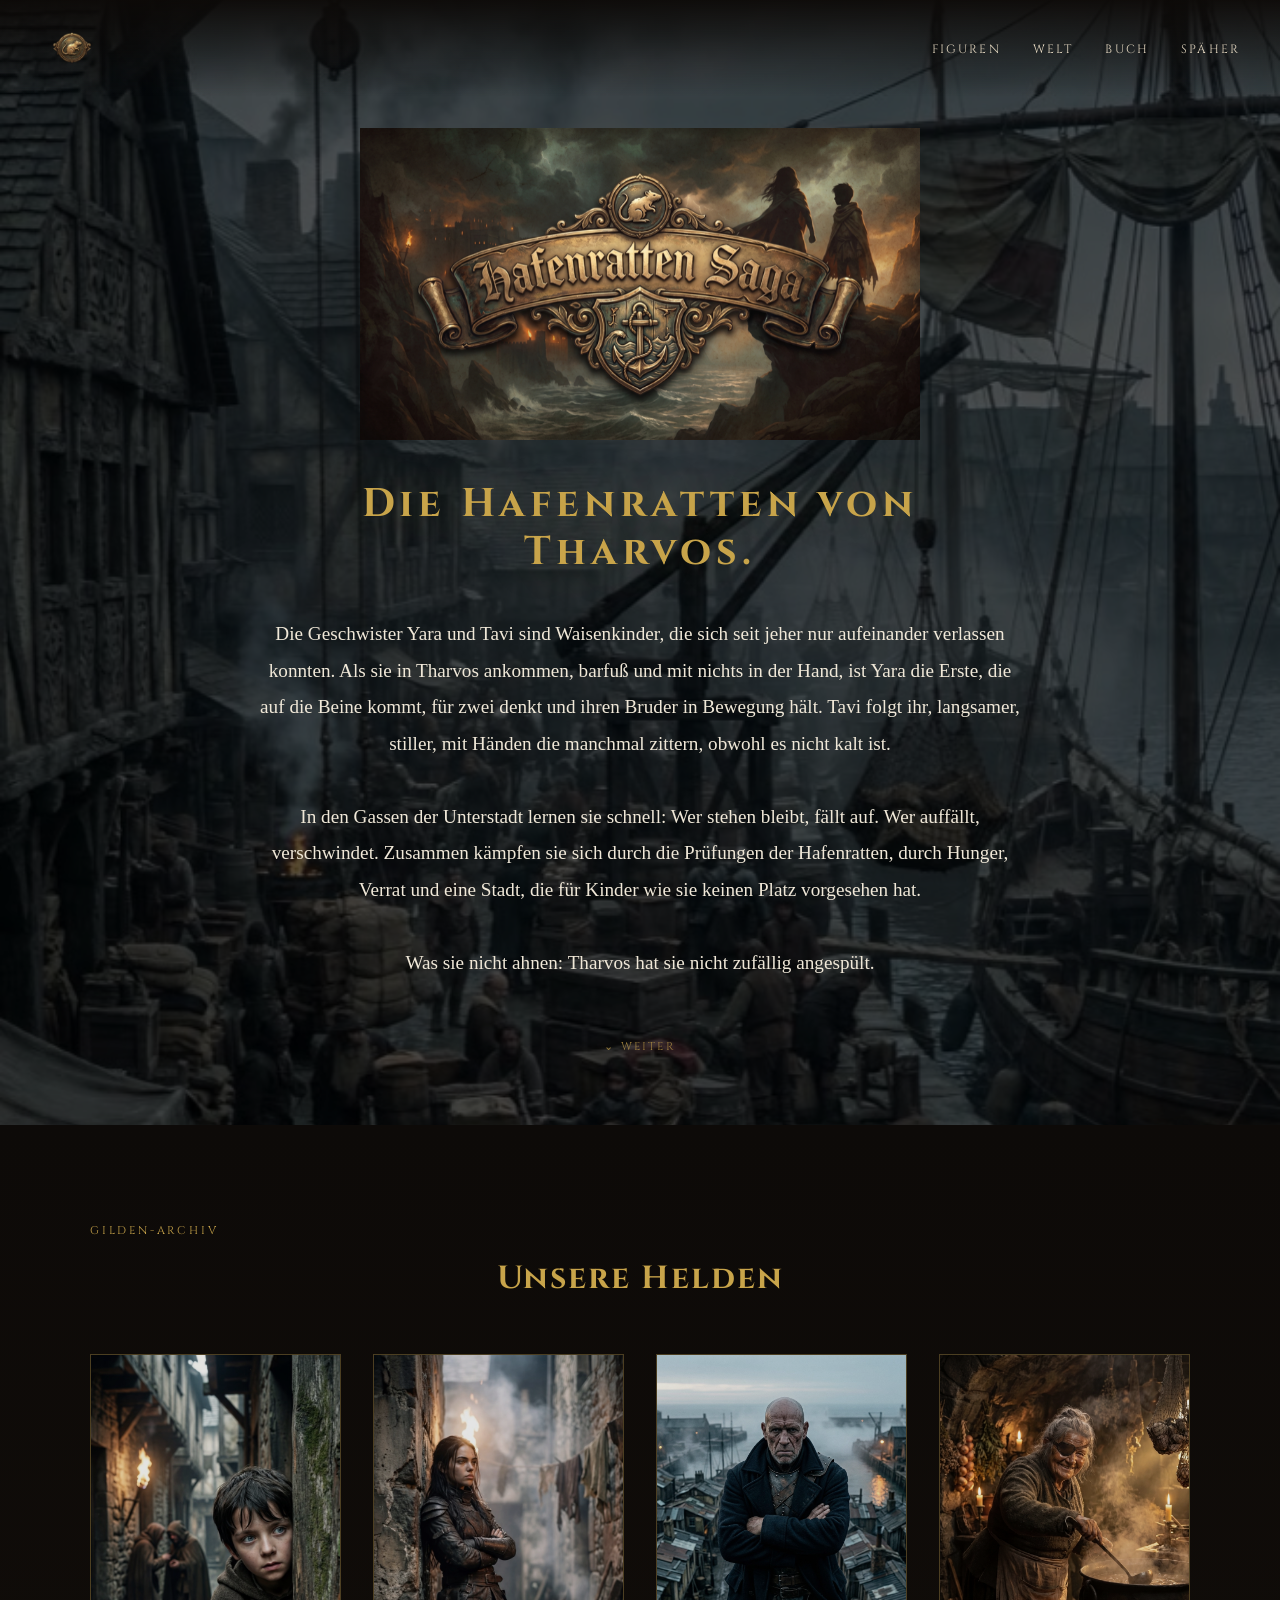
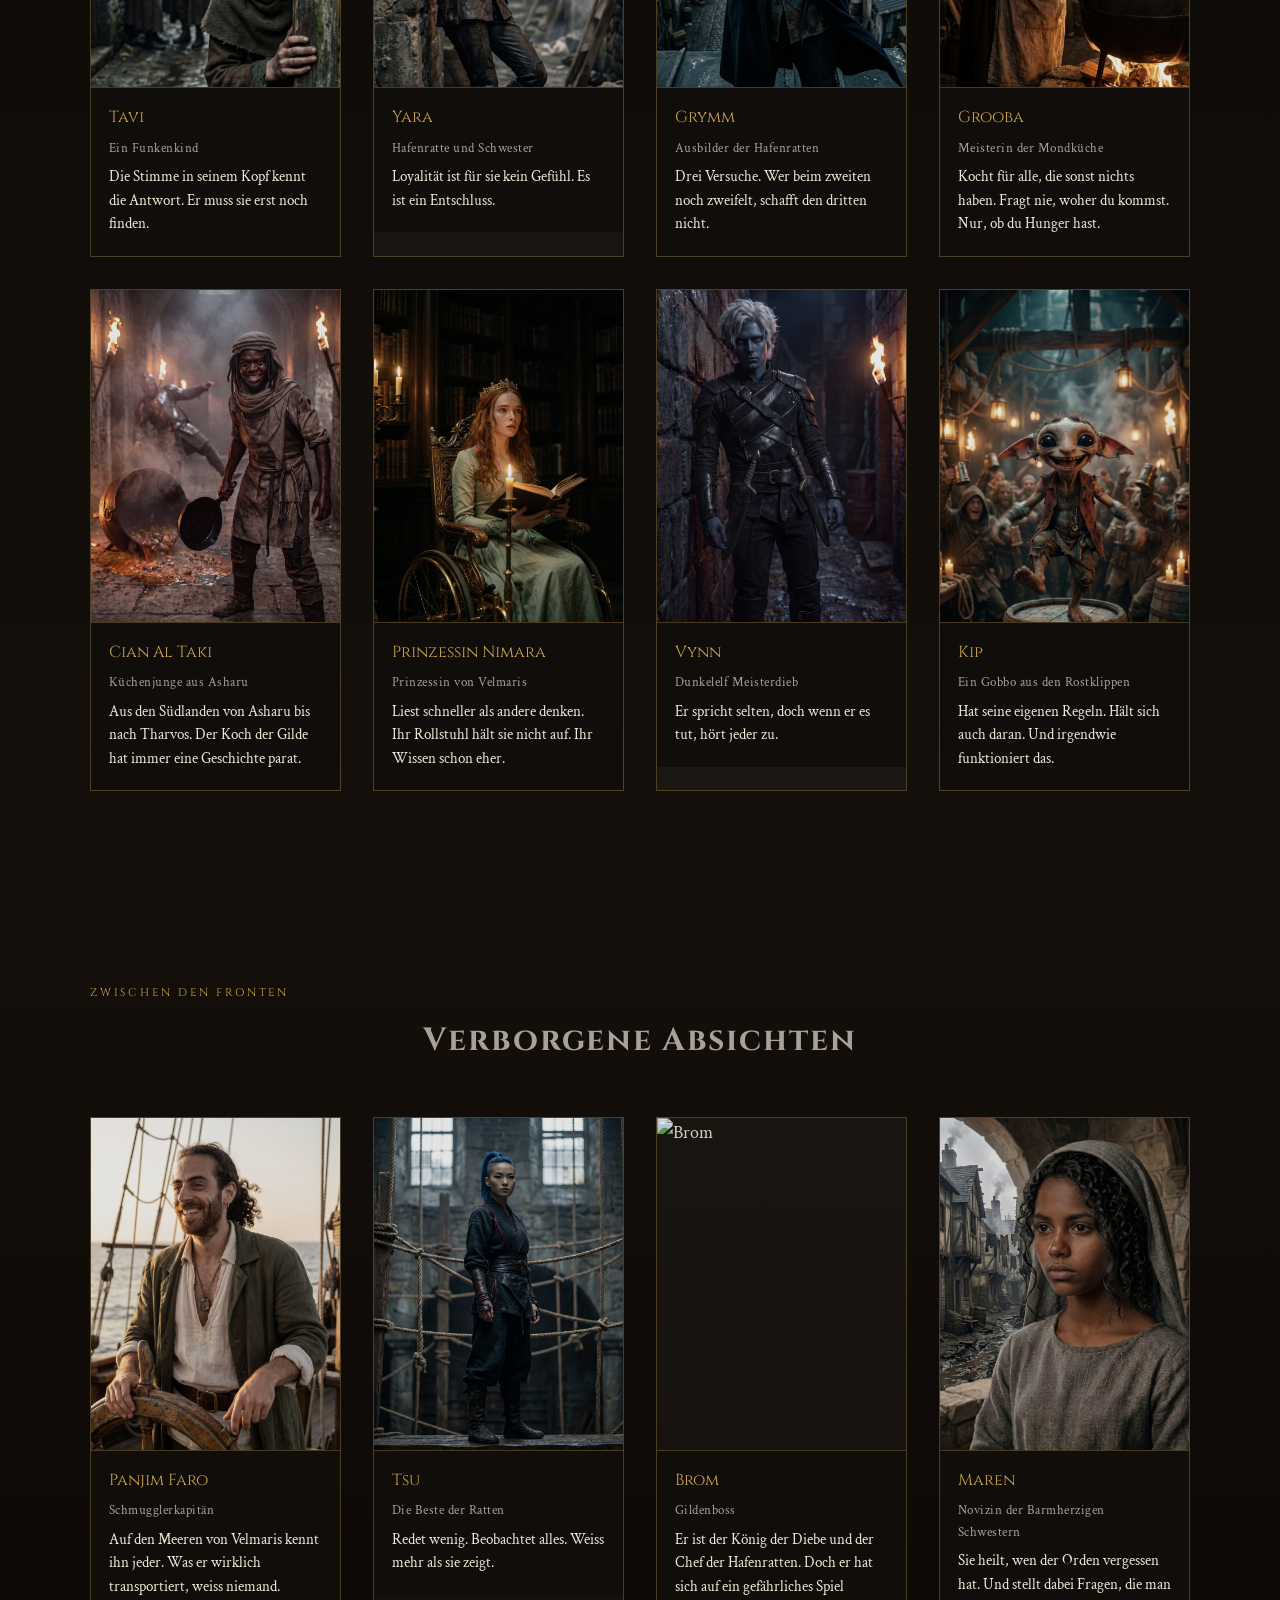
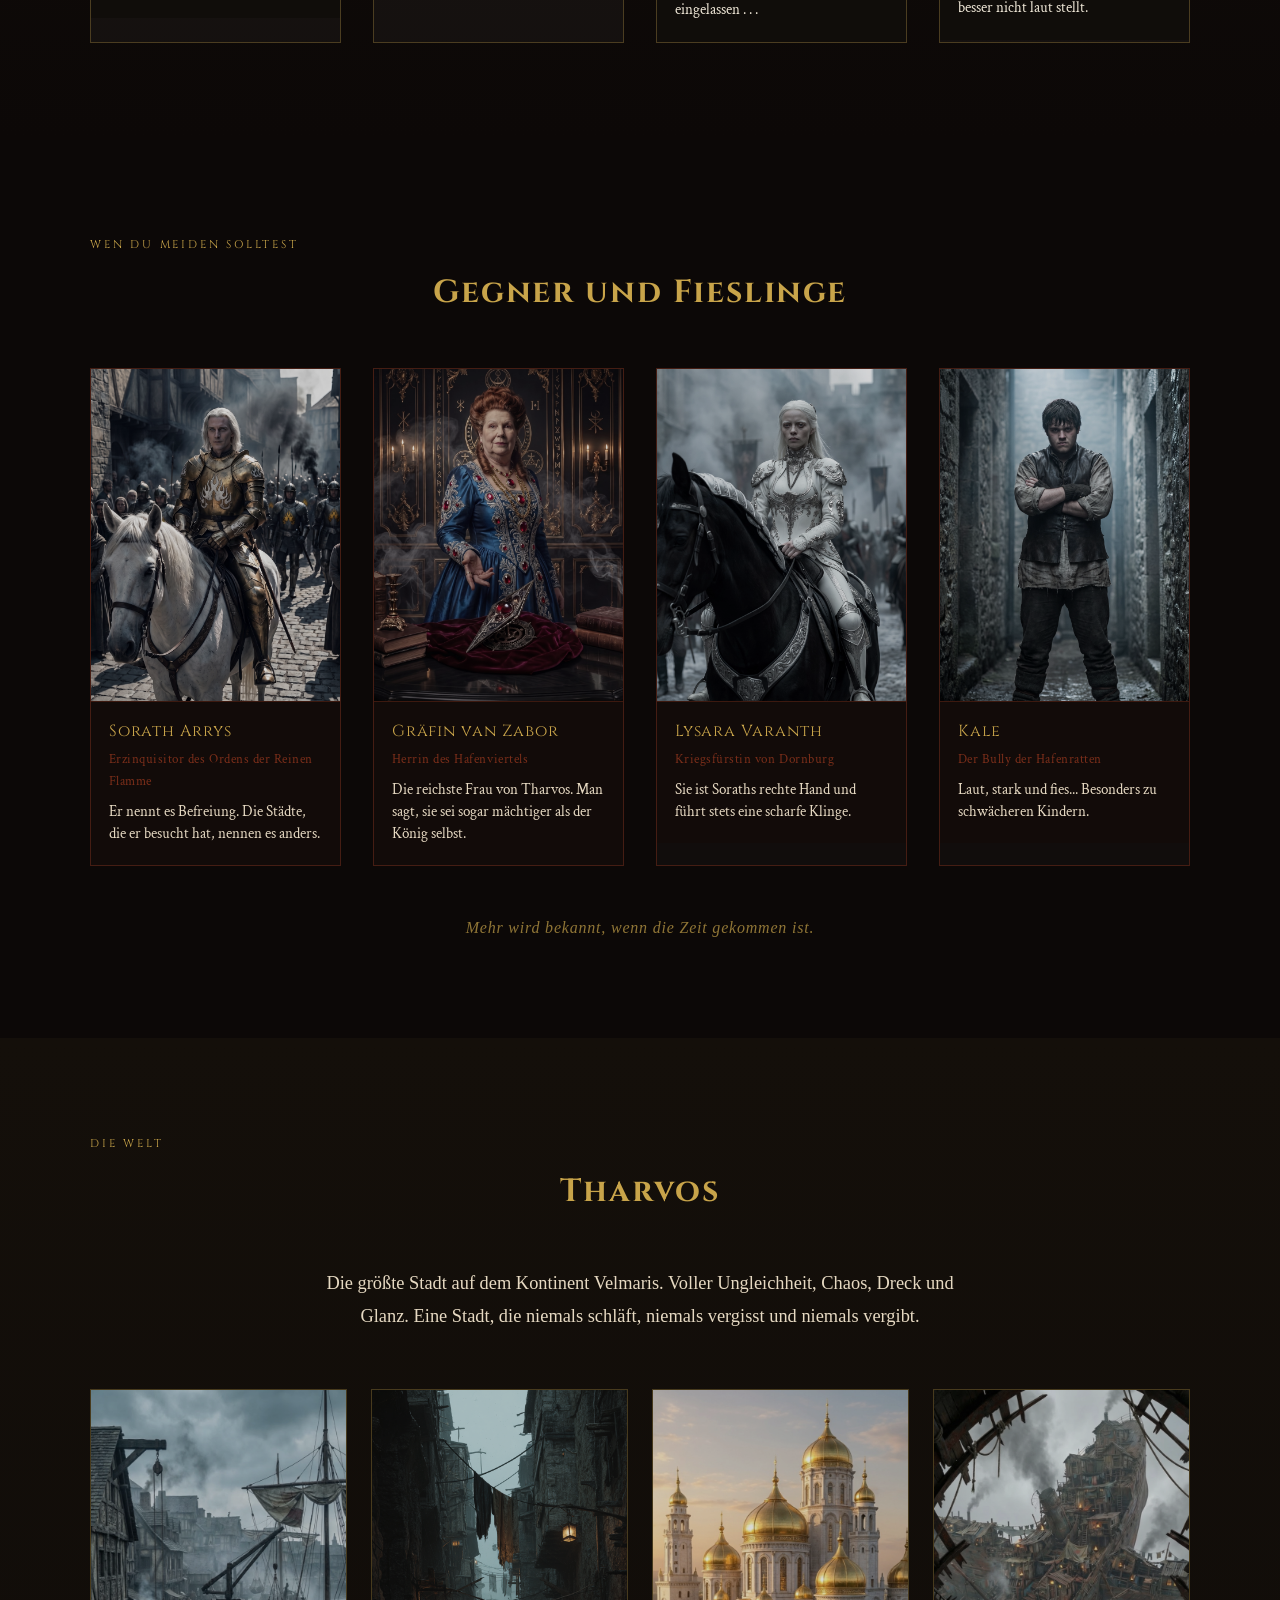
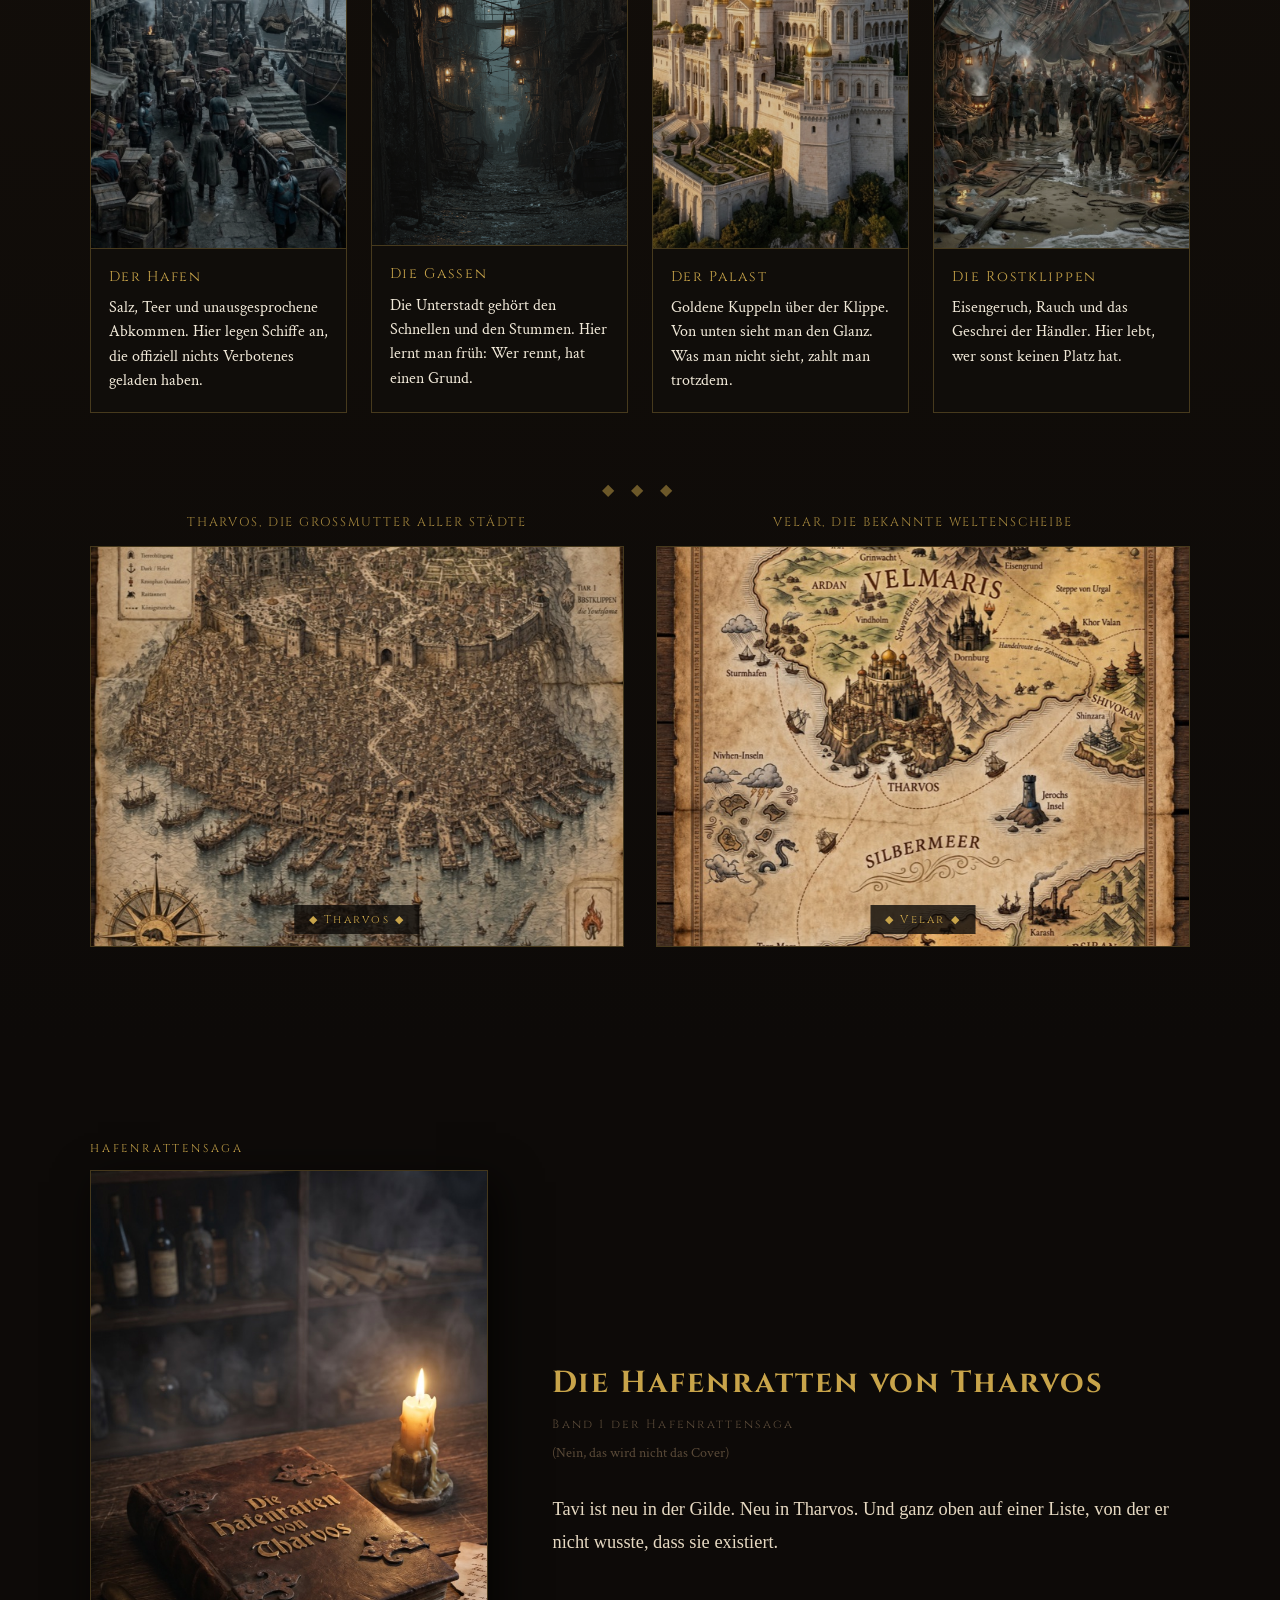
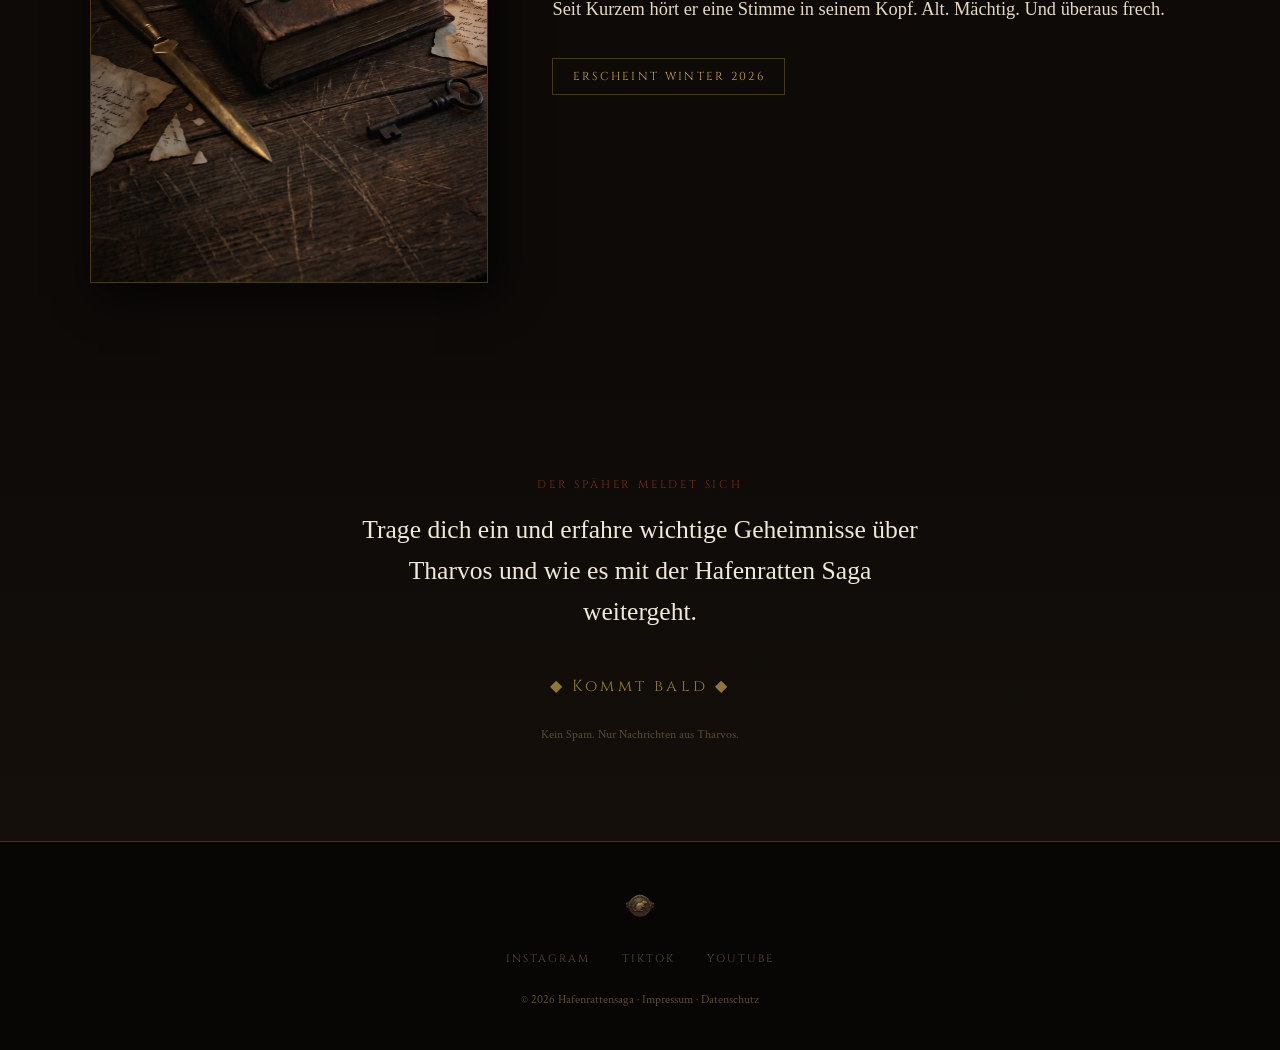
==== commit a47949fc: "Reorder Helden grid; add role labels to all 8 hero cards" ====
--- a/index.html
+++ b/index.html
@@ -792,6 +792,7 @@
           <img src="assets/img/tavi.jpg" alt="Tavi" loading="lazy" onclick="openLightbox(this.src)" />
           <div class="char-info">
             <div class="char-name">Tavi</div>
+            <div class="char-role">Ein Funkenkind</div>
             <div class="char-quote">Die Stimme in seinem Kopf kennt die Antwort. Er muss sie erst noch finden.</div>
           </div>
         </div>
@@ -800,7 +801,44 @@
           <img src="assets/img/yara.jpg" alt="Yara" loading="lazy" onclick="openLightbox(this.src)" />
           <div class="char-info">
             <div class="char-name">Yara</div>
+            <div class="char-role">Hafenratte und Schwester</div>
             <div class="char-quote">Loyalität ist für sie kein Gefühl. Es ist ein Entschluss.</div>
+          </div>
+        </div>
+
+        <div class="char-card">
+          <img src="assets/img/grymm.jpg" alt="Grymm" loading="lazy" onclick="openLightbox(this.src)" />
+          <div class="char-info">
+            <div class="char-name">Grymm</div>
+            <div class="char-role">Ausbilder der Hafenratten</div>
+            <div class="char-quote">Drei Versuche. Wer beim zweiten noch zweifelt, schafft den dritten nicht.</div>
+          </div>
+        </div>
+
+        <div class="char-card">
+          <img src="assets/img/grooba.png" alt="Grooba" loading="lazy" onclick="openLightbox(this.src)" />
+          <div class="char-info">
+            <div class="char-name">Grooba</div>
+            <div class="char-role">Meisterin der Mondküche</div>
+            <div class="char-quote">Kocht für alle, die sonst nichts haben. Fragt nie, woher du kommst. Nur, ob du Hunger hast.</div>
+          </div>
+        </div>
+
+        <div class="char-card">
+          <img src="assets/img/cian.jpg" alt="Cian Al Taki" loading="lazy" onclick="openLightbox(this.src)" />
+          <div class="char-info">
+            <div class="char-name">Cian Al Taki</div>
+            <div class="char-role">Küchenjunge aus Asharu</div>
+            <div class="char-quote">Aus den Südlanden von Asharu bis nach Tharvos. Der Koch der Gilde hat immer eine Geschichte parat.</div>
+          </div>
+        </div>
+
+        <div class="char-card">
+          <img src="assets/img/nimara.png" alt="Nimara" loading="lazy" onclick="openLightbox(this.src)" />
+          <div class="char-info">
+            <div class="char-name">Prinzessin Nimara</div>
+            <div class="char-role">Prinzessin von Velmaris</div>
+            <div class="char-quote">Liest schneller als andere denken. Ihr Rollstuhl hält sie nicht auf. Ihr Wissen schon eher.</div>
           </div>
         </div>
 
@@ -808,39 +846,8 @@
           <img src="assets/img/vynn.jpg" alt="Vynn" loading="lazy" onclick="openLightbox(this.src)" />
           <div class="char-info">
             <div class="char-name">Vynn</div>
+            <div class="char-role">Dunkelelf Meisterdieb</div>
             <div class="char-quote">Er spricht selten, doch wenn er es tut, hört jeder zu.</div>
-          </div>
-        </div>
-
-        <div class="char-card">
-          <img src="assets/img/nimara.png" alt="Nimara" loading="lazy" onclick="openLightbox(this.src)" />
-          <div class="char-info">
-            <div class="char-name">Prinzessin Nimara</div>
-            <div class="char-quote">Liest schneller als andere denken. Ihr Rollstuhl hält sie nicht auf. Ihr Wissen schon eher.</div>
-          </div>
-        </div>
-
-        <div class="char-card">
-          <img src="assets/img/cian.jpg" alt="Cian Al Taki" loading="lazy" onclick="openLightbox(this.src)" />
-          <div class="char-info">
-            <div class="char-name">Cian Al Taki</div>
-            <div class="char-quote">Aus den Südlanden von Asharu bis nach Tharvos. Der Koch der Gilde hat immer eine Geschichte parat.</div>
-          </div>
-        </div>
-
-        <div class="char-card">
-          <img src="assets/img/grooba.png" alt="Grooba" loading="lazy" onclick="openLightbox(this.src)" />
-          <div class="char-info">
-            <div class="char-name">Grooba</div>
-            <div class="char-quote">Kocht für alle, die sonst nichts haben. Fragt nie, woher du kommst. Nur, ob du Hunger hast.</div>
-          </div>
-        </div>
-
-        <div class="char-card">
-          <img src="assets/img/grymm.jpg" alt="Grymm" loading="lazy" onclick="openLightbox(this.src)" />
-          <div class="char-info">
-            <div class="char-name">Grymm</div>
-            <div class="char-quote">Drei Versuche. Wer beim zweiten noch zweifelt, schafft den dritten nicht.</div>
           </div>
         </div>
 
@@ -848,7 +855,8 @@
           <img src="assets/img/kip-gobbo.jpg" alt="Kip" loading="lazy" onclick="openLightbox(this.src)" />
           <div class="char-info">
             <div class="char-name">Kip</div>
-            <div class="char-quote">Ein Gobbo von den Rostklippen. Hat seine eigenen Regeln. Hält sich auch daran. Und irgendwie funktioniert das.</div>
+            <div class="char-role">Ein Gobbo aus den Rostklippen</div>
+            <div class="char-quote">Hat seine eigenen Regeln. Hält sich auch daran. Und irgendwie funktioniert das.</div>
           </div>
         </div>
 
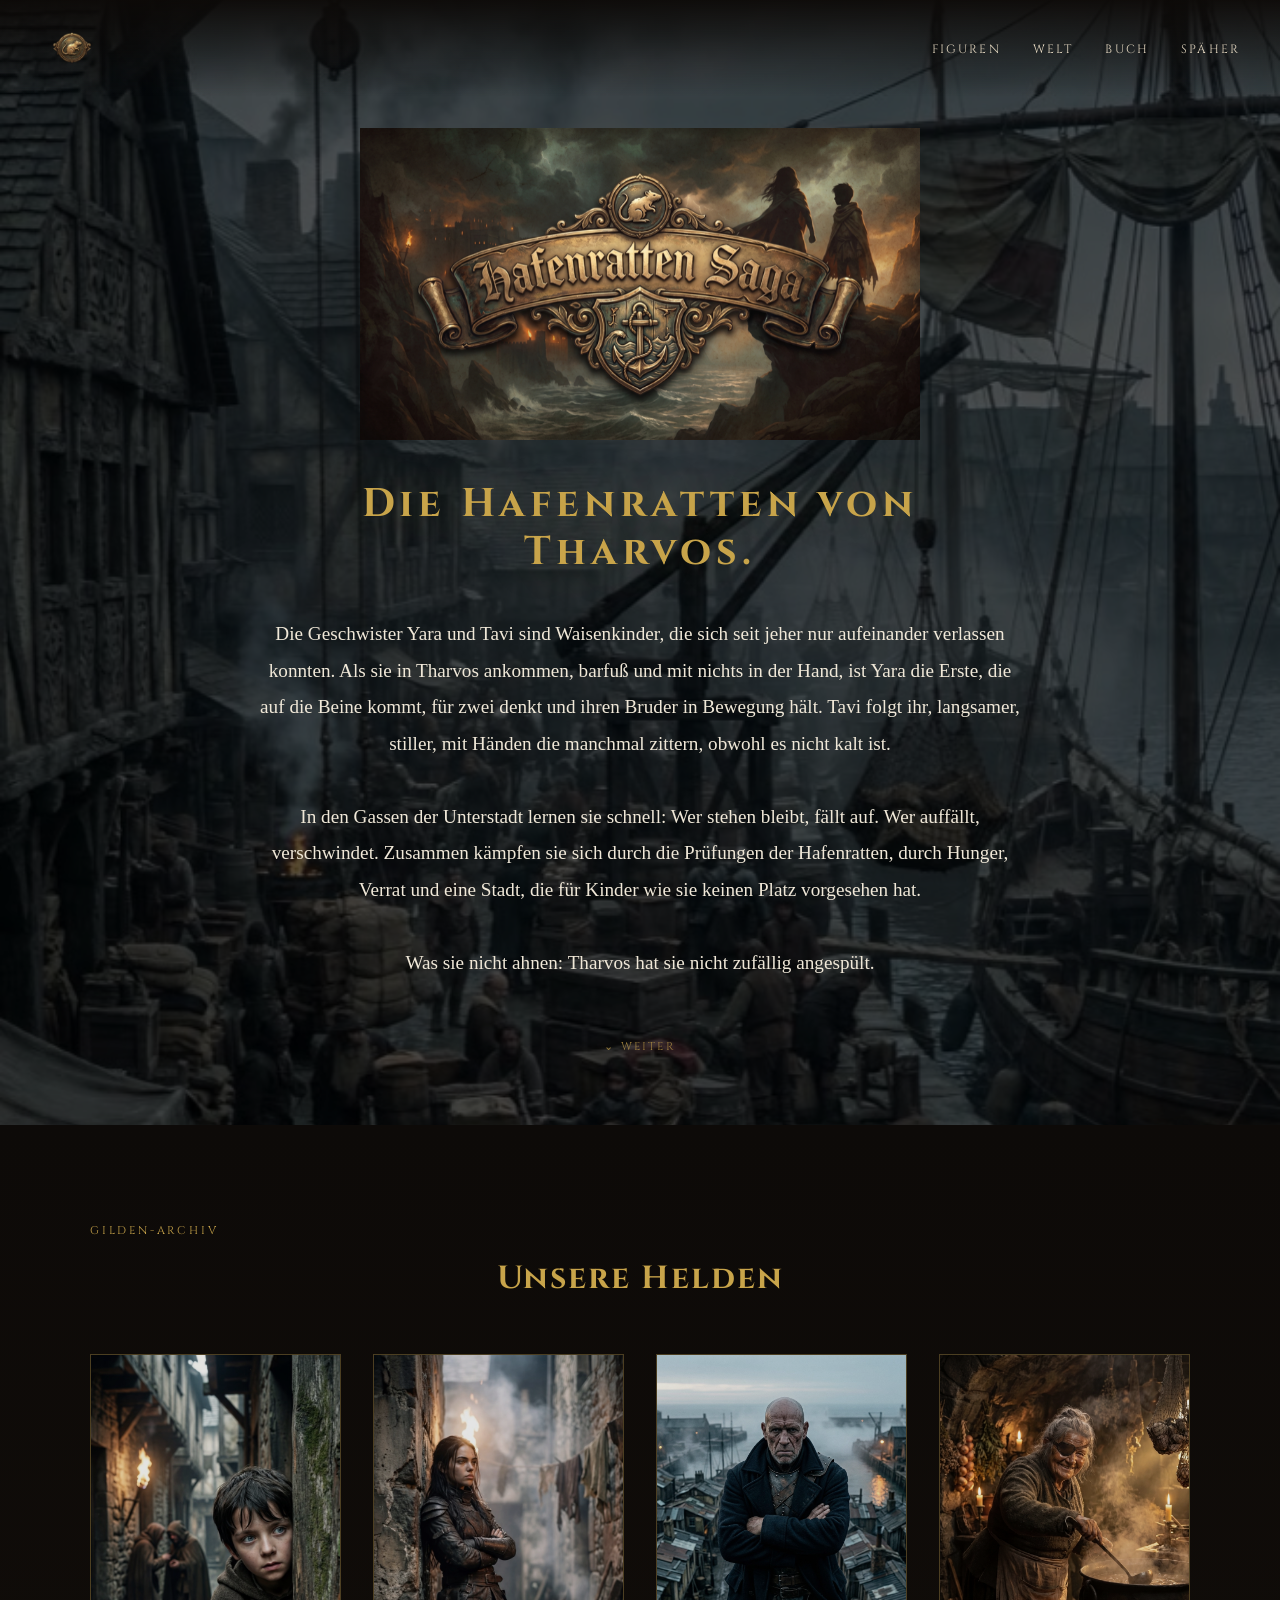
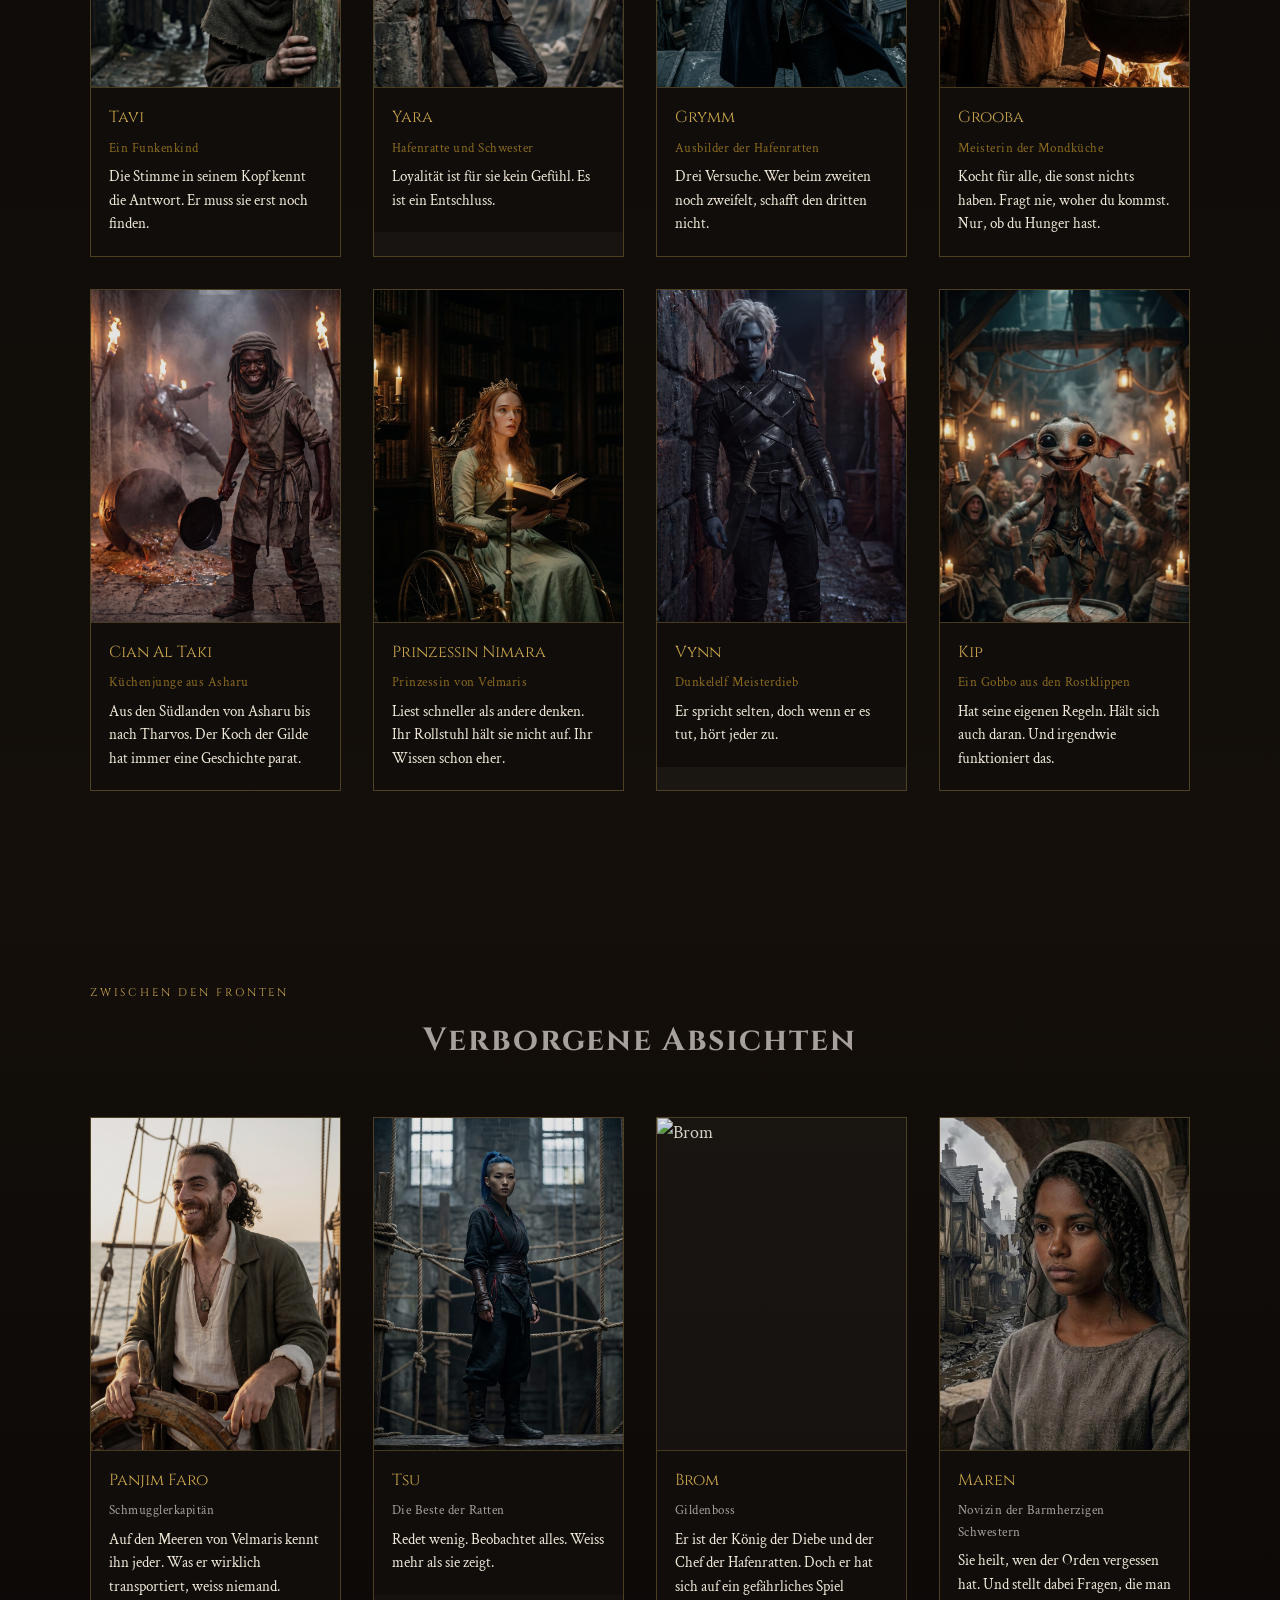
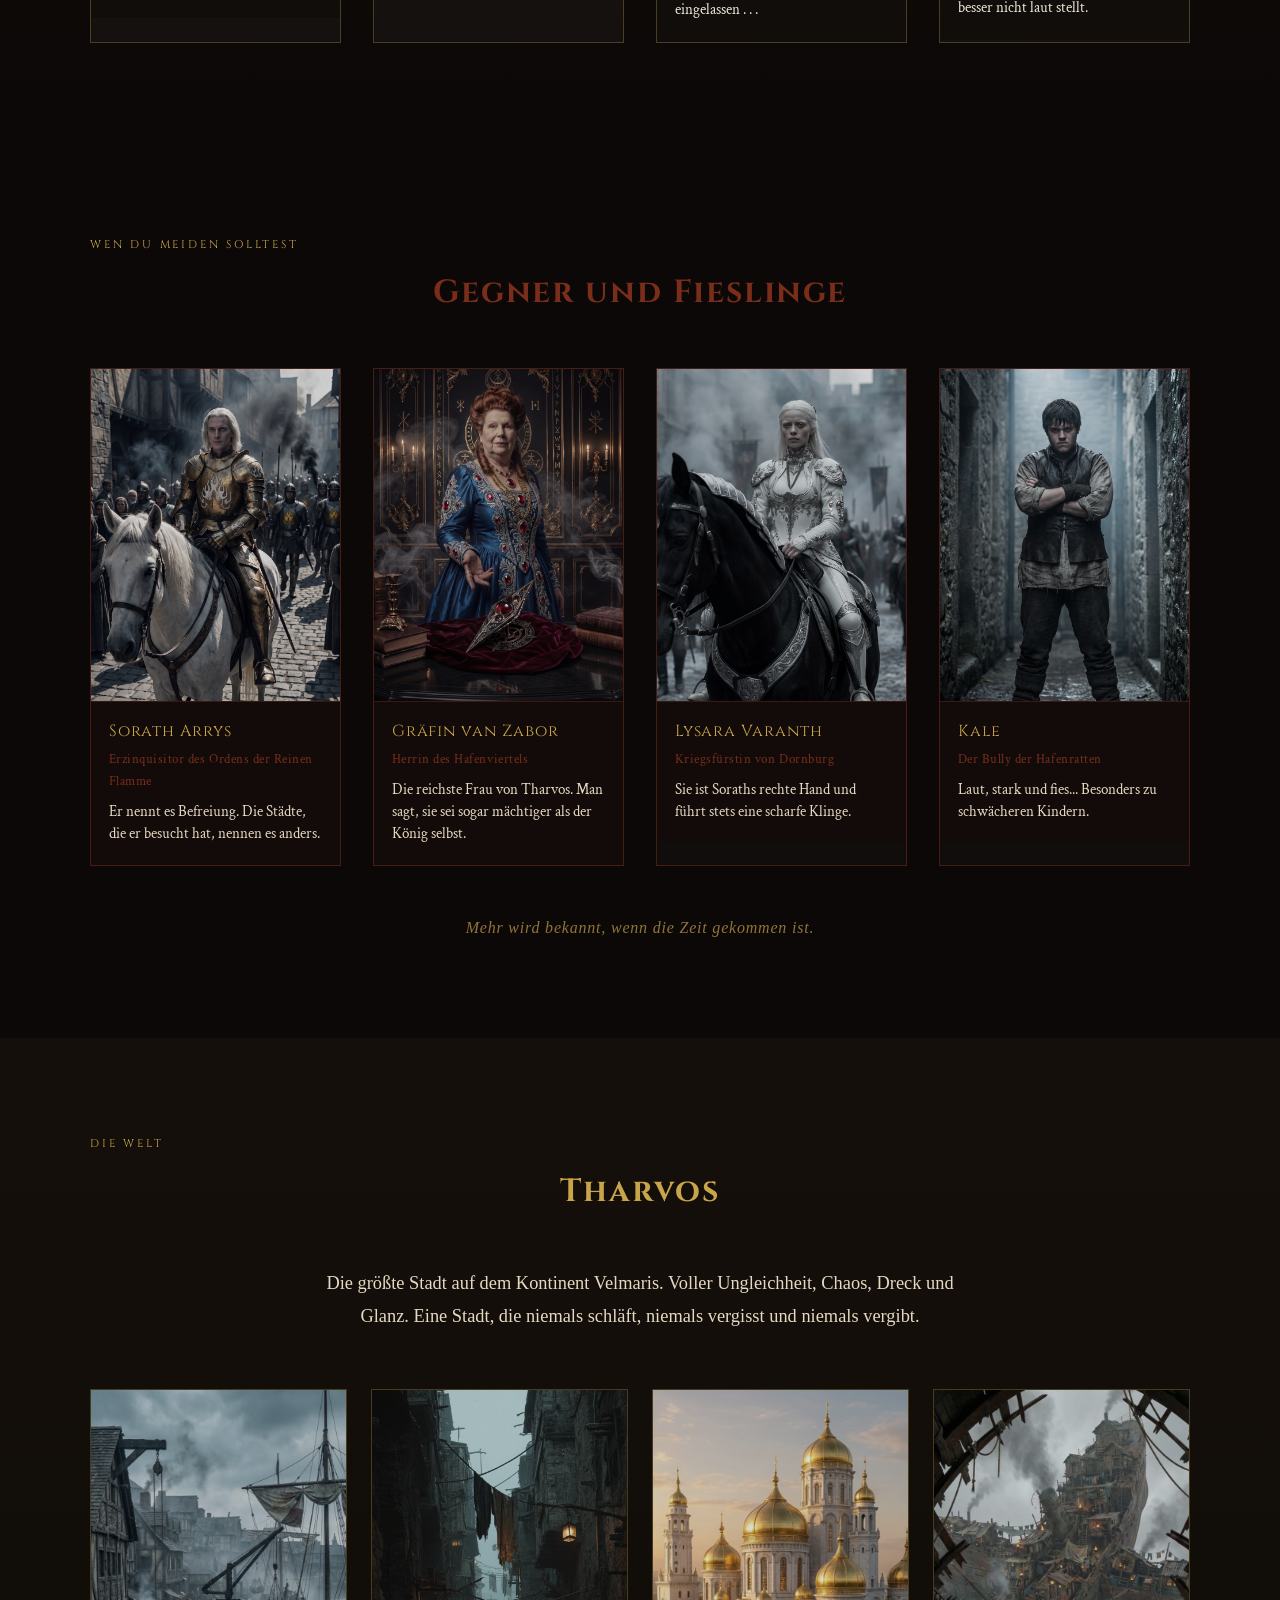
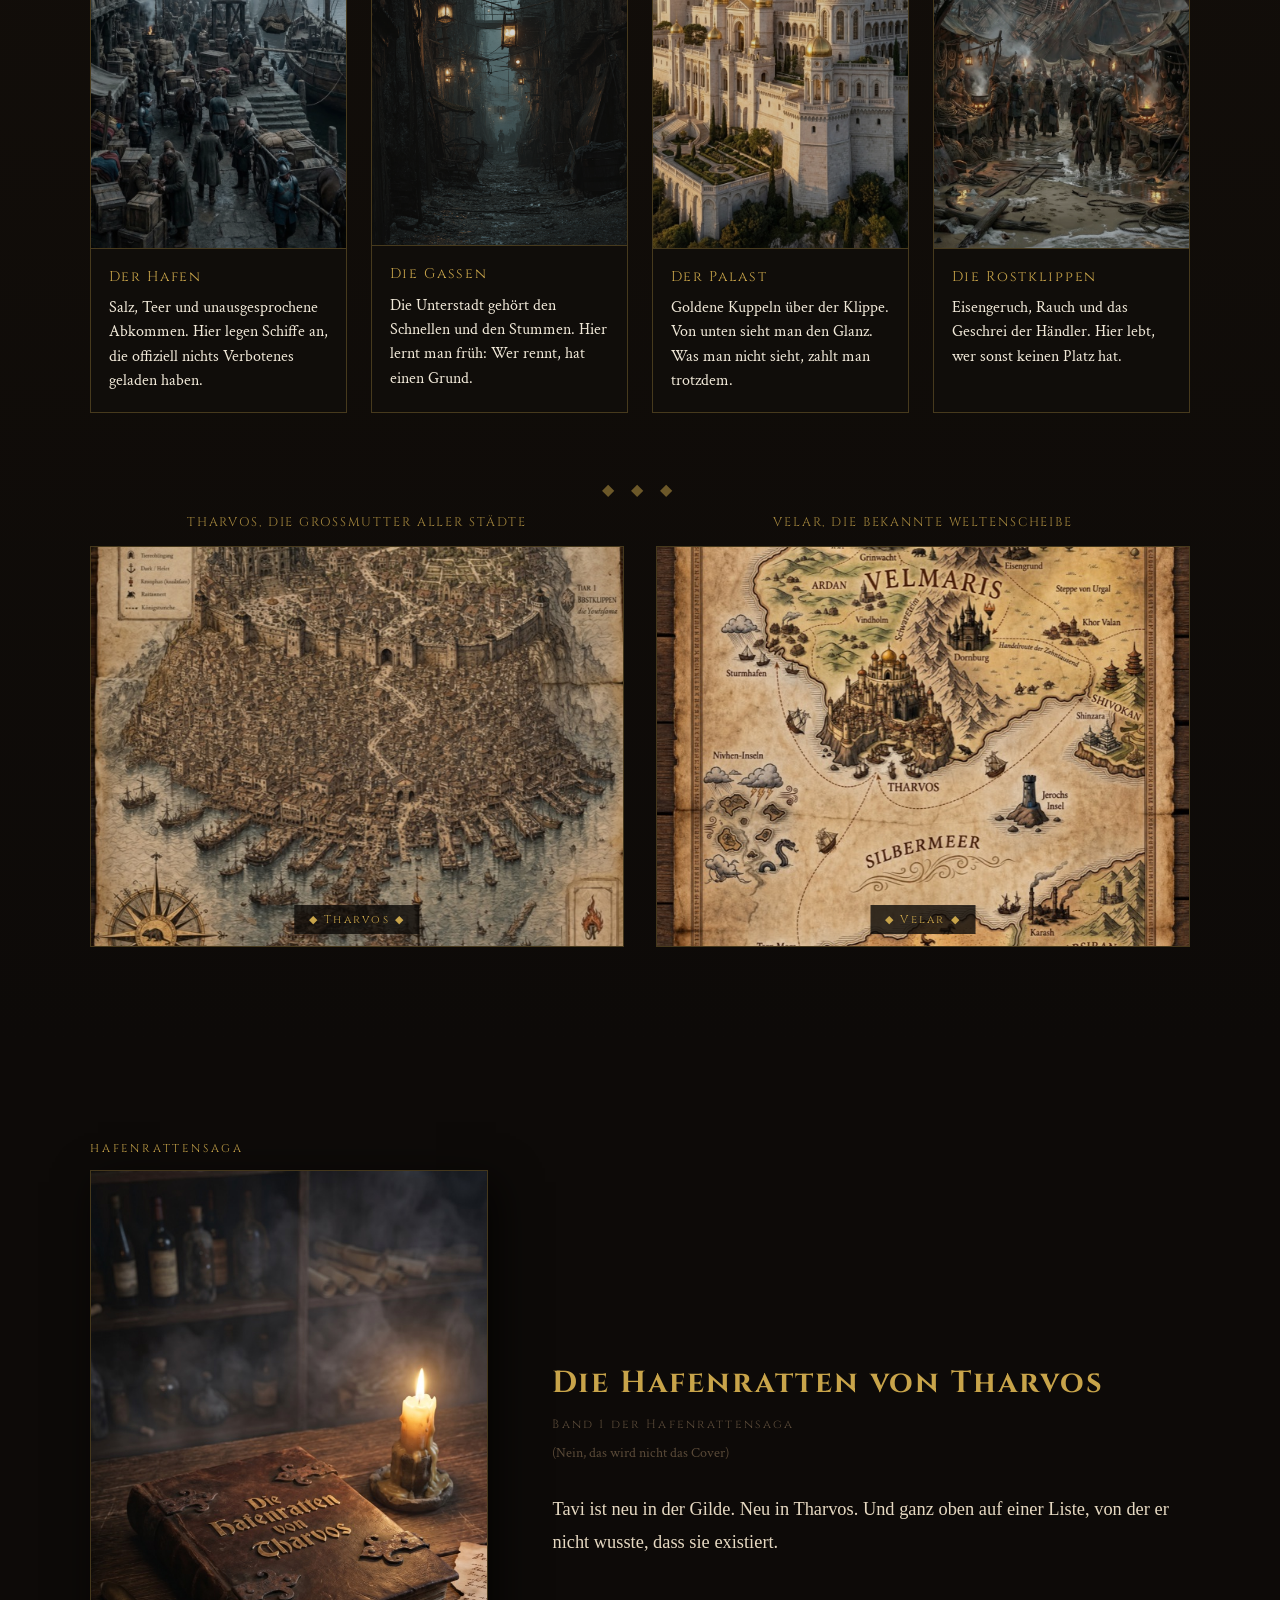
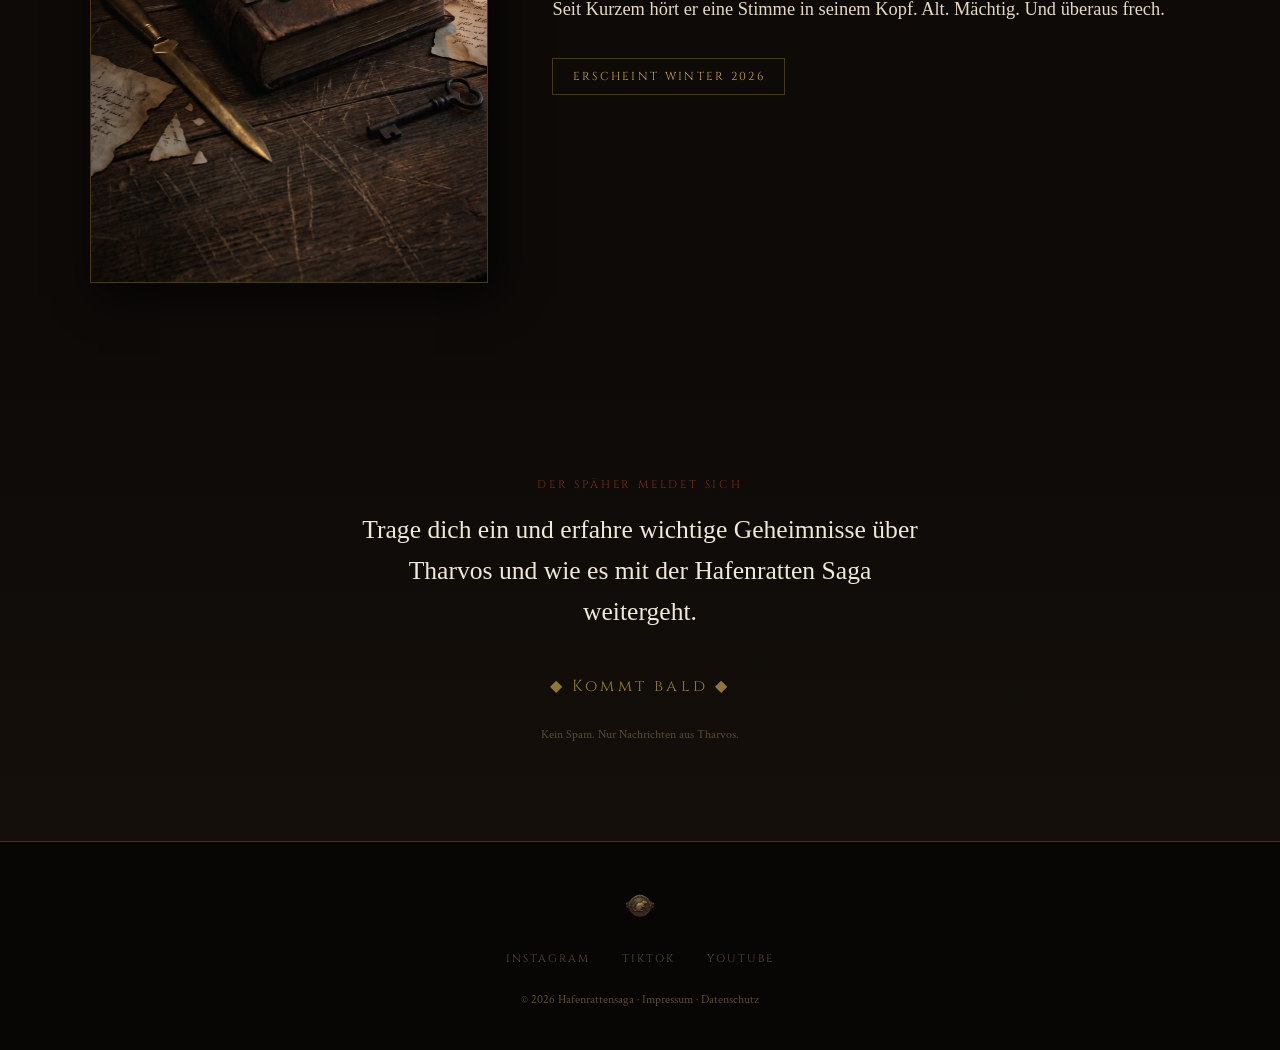
==== commit a5c9e7ff: "Color-code roles: Helden gold-dark, Verborgene grau, Antagonisten rot" ====
--- a/index.html
+++ b/index.html
@@ -278,9 +278,15 @@
       letter-spacing: 0.04em;
     }
 
-    /* Verborgene Absichten */
+    /* Helden: Rollen in dunklem Goldbeige */
+    #figuren .char-role { color: var(--gold-dark); }
+
+    /* Verborgene Absichten: Titel + Rollen in Grau */
     #verborgene { background: linear-gradient(to bottom, #140f0a, #0c0807); }
     #verborgene .section-title { color: #a8a09a; }
+
+    /* Antagonisten: Titel in Rot */
+    #antagonisten .section-title { color: var(--rust); }
 
     /* Antagonisten-Sektion */
     #antagonisten { background: #0c0807; }
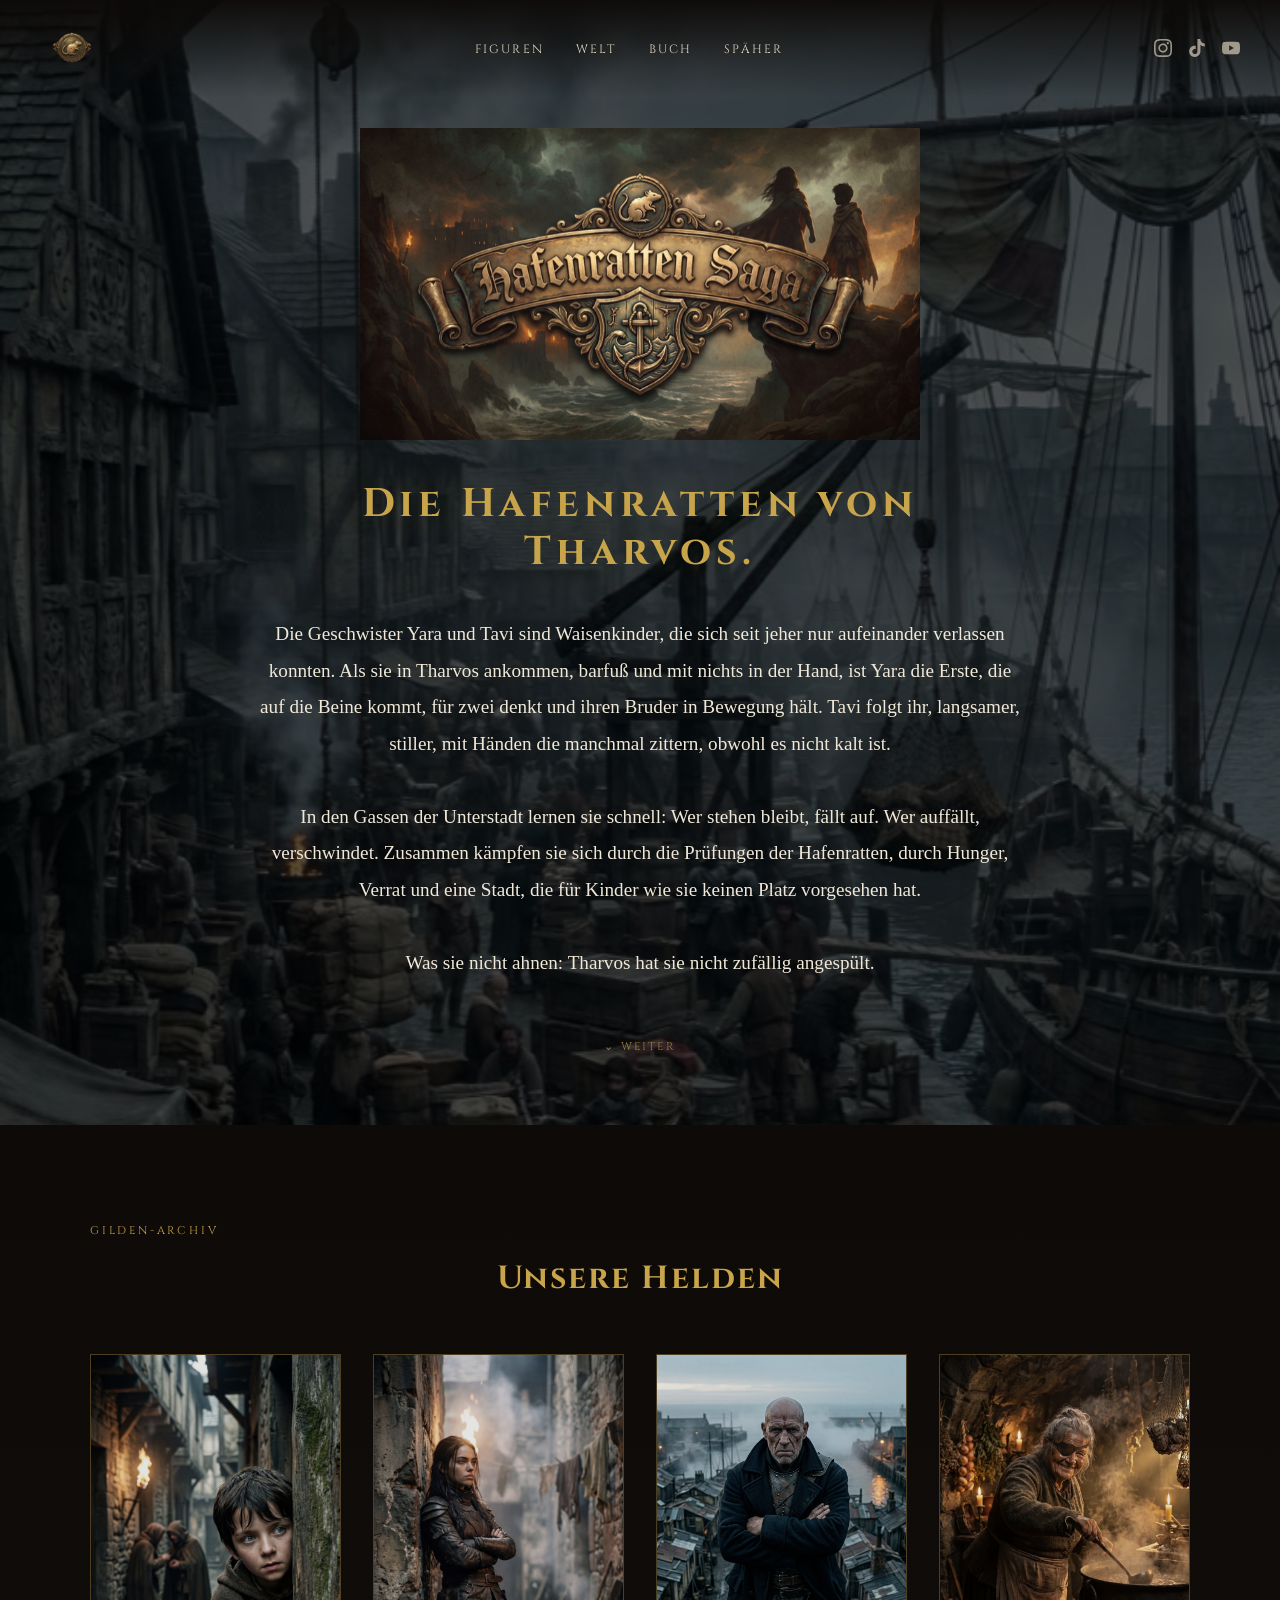
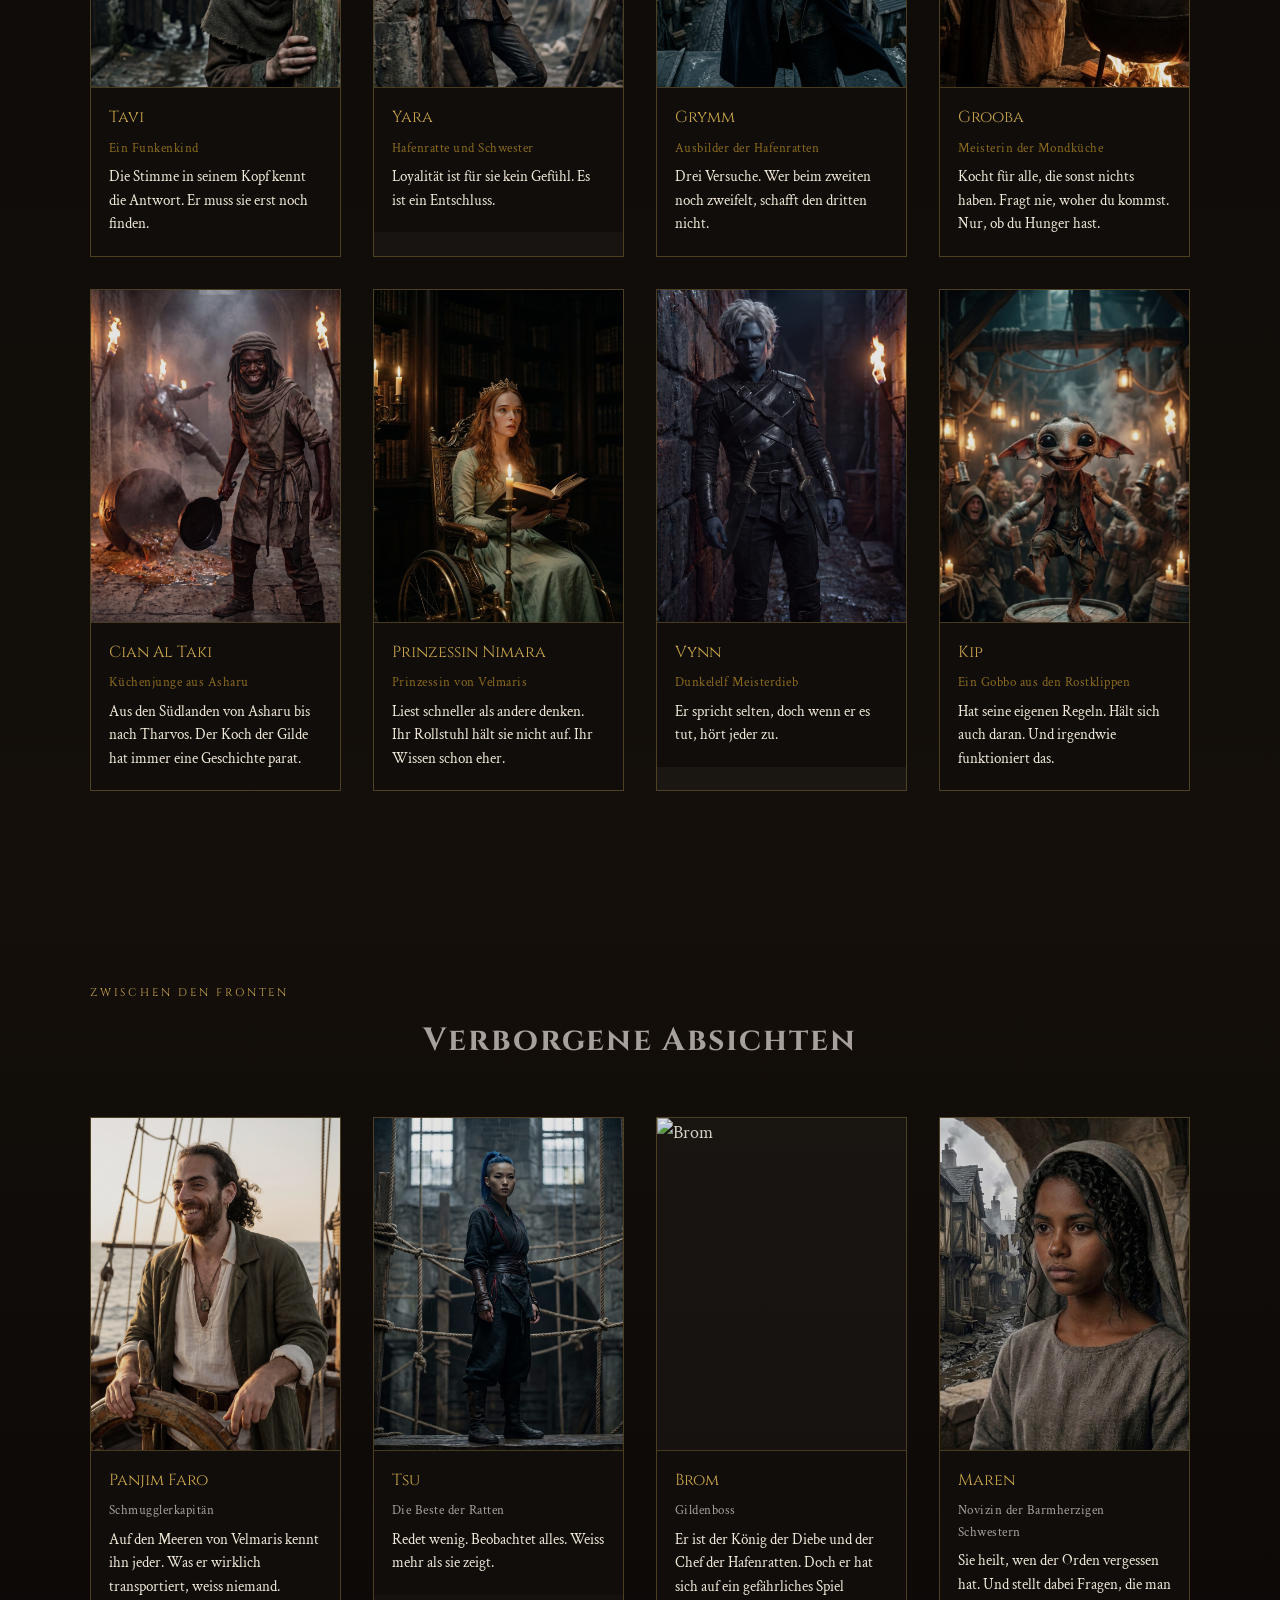
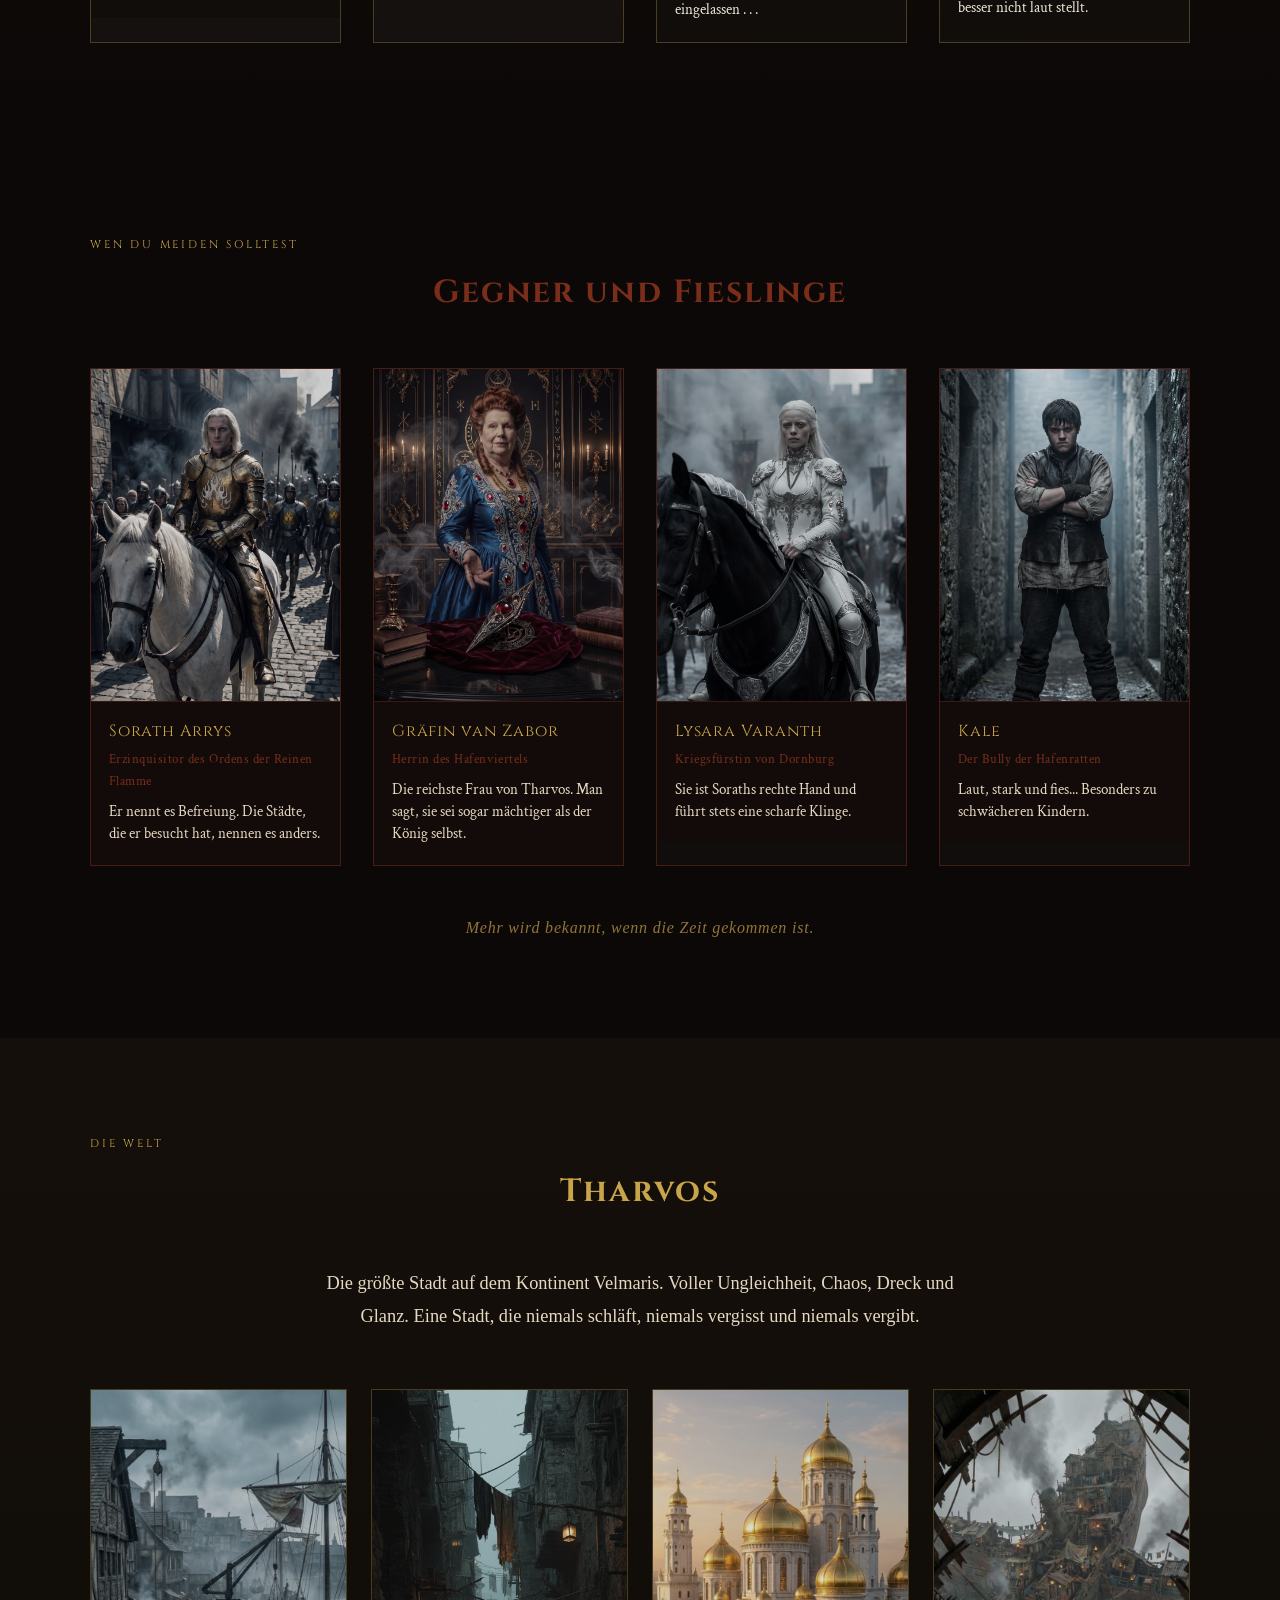
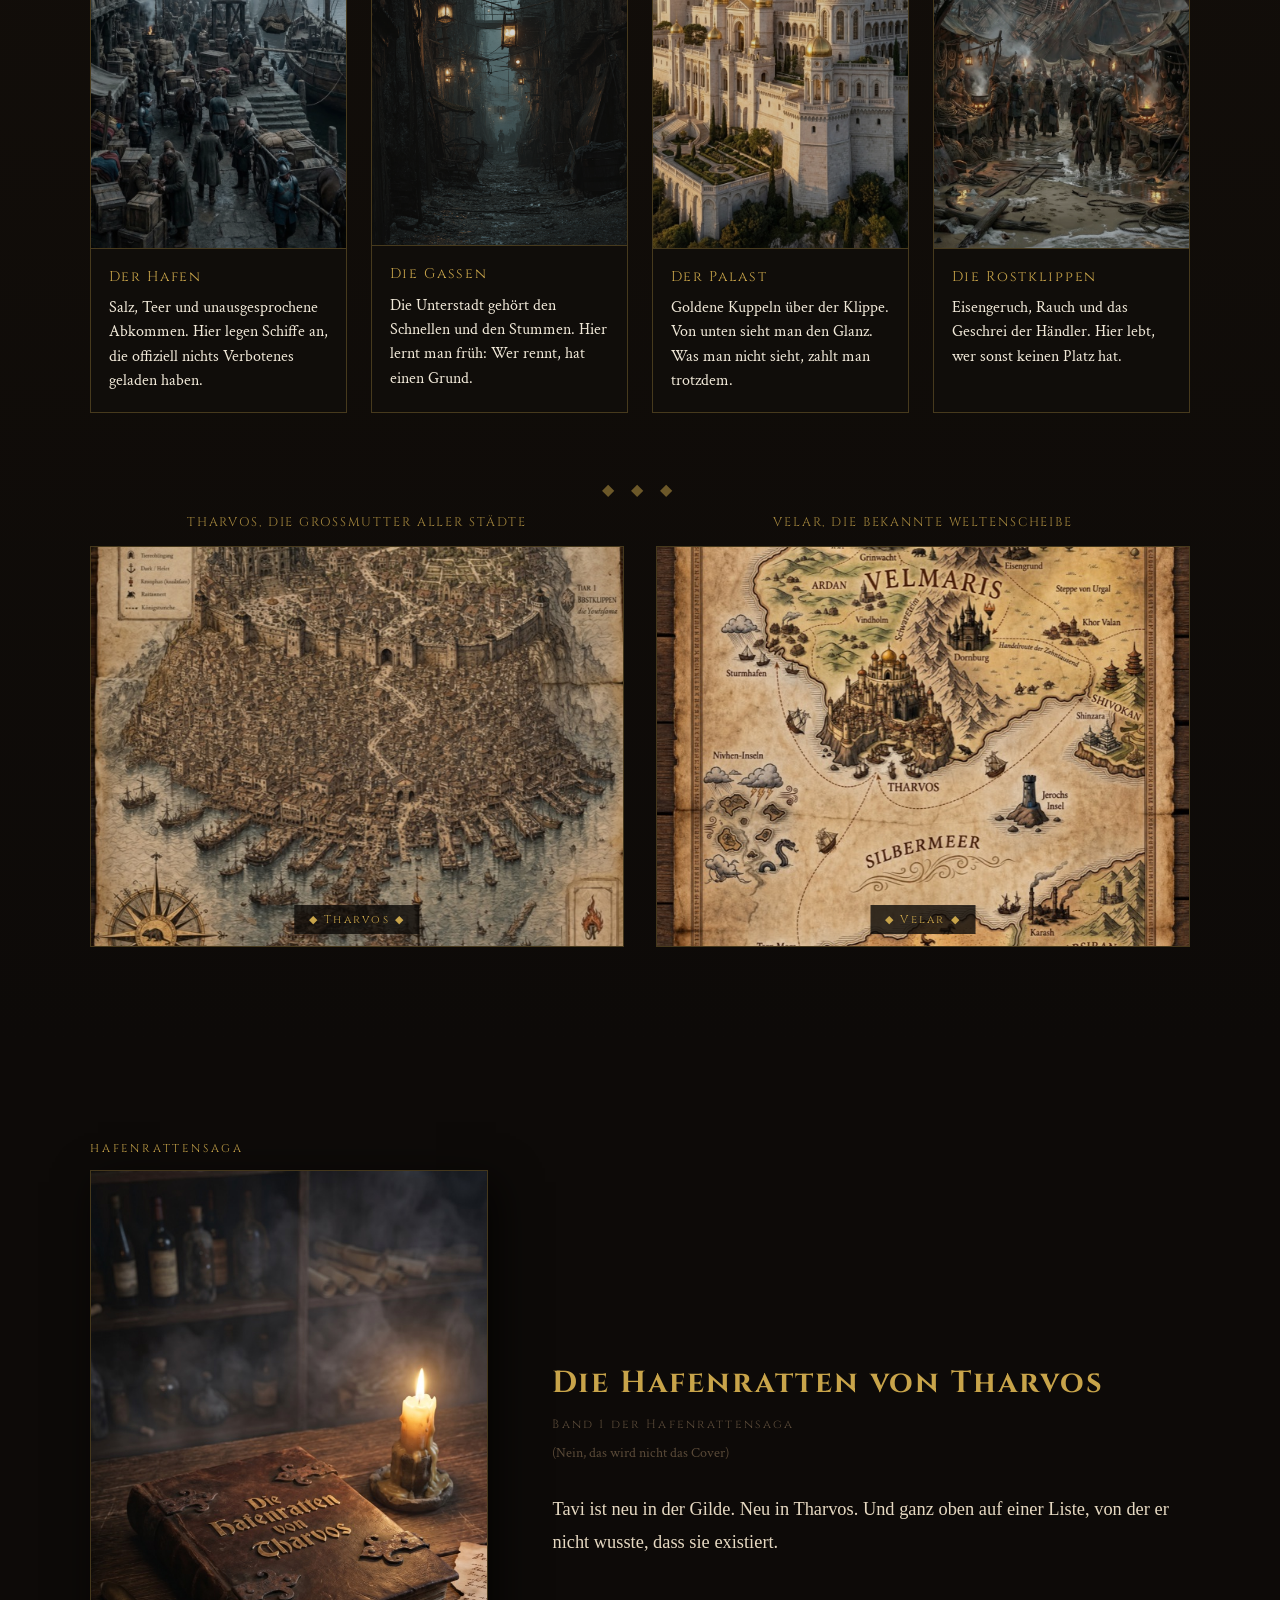
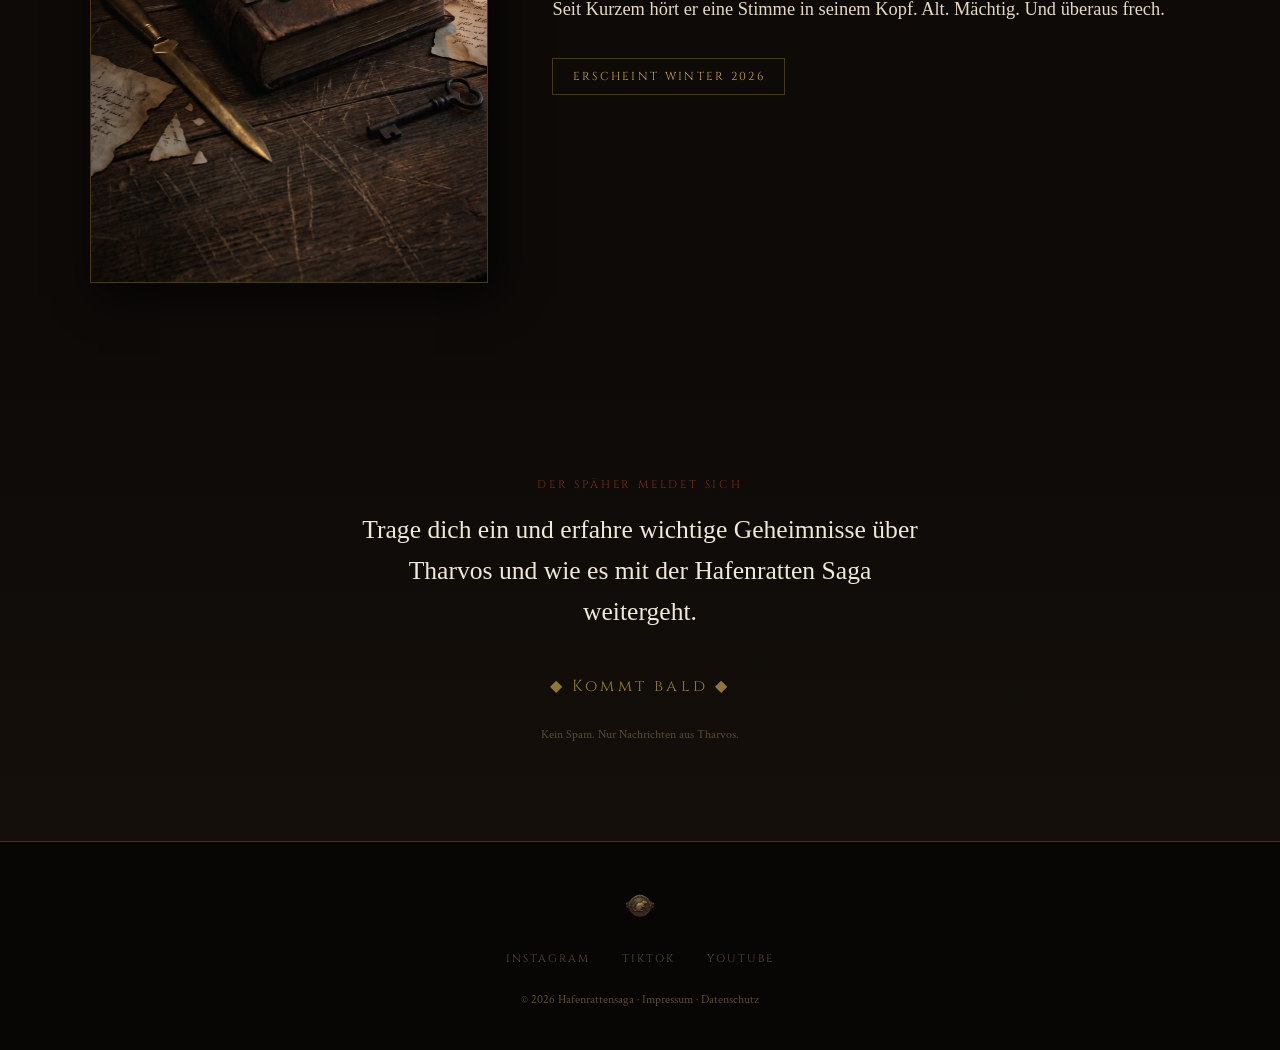
==== commit 1b1f30bc: "Add Instagram/TikTok/YouTube icons to nav" ====
--- a/index.html
+++ b/index.html
@@ -98,6 +98,24 @@
 
     .nav-links a:hover { color: var(--gold); }
 
+    .nav-social {
+      display: flex;
+      gap: 1rem;
+      align-items: center;
+    }
+
+    .nav-social a {
+      color: var(--parchment2);
+      opacity: 0.65;
+      transition: opacity 0.2s, color 0.2s;
+      display: flex;
+      align-items: center;
+    }
+
+    .nav-social a:hover { opacity: 1; color: var(--gold); }
+
+    .nav-social svg { width: 18px; height: 18px; fill: currentColor; }
+
     /* === HERO === */
     #hero {
       position: relative;
@@ -722,6 +740,8 @@
       .nav-logo img { height: 48px; width: 48px; }
       .nav-links { gap: 1rem; }
       .nav-links a { font-size: 0.62rem; letter-spacing: 0.12em; }
+      .nav-social { gap: 0.75rem; }
+      .nav-social svg { width: 16px; height: 16px; }
 
       .buch-inner { grid-template-columns: 1fr; gap: 2.5rem; }
       .buch-cover { max-width: 280px; margin: 0 auto; }
@@ -769,6 +789,17 @@
       <li><a href="#buch">Buch</a></li>
       <li><a href="#newsletter">Späher</a></li>
     </ul>
+    <div class="nav-social">
+      <a href="https://instagram.com/hafenrattensaga" target="_blank" rel="noopener" aria-label="Instagram">
+        <svg viewBox="0 0 24 24" xmlns="http://www.w3.org/2000/svg"><path d="M12 2.163c3.204 0 3.584.012 4.85.07 3.252.148 4.771 1.691 4.919 4.919.058 1.265.069 1.645.069 4.849 0 3.205-.012 3.584-.069 4.849-.149 3.225-1.664 4.771-4.919 4.919-1.266.058-1.644.07-4.85.07-3.204 0-3.584-.012-4.849-.07-3.26-.149-4.771-1.699-4.919-4.92-.058-1.265-.07-1.644-.07-4.849 0-3.204.013-3.583.07-4.849.149-3.227 1.664-4.771 4.919-4.919 1.266-.057 1.645-.069 4.849-.069zm0-2.163c-3.259 0-3.667.014-4.947.072-4.358.2-6.78 2.618-6.98 6.98-.059 1.281-.073 1.689-.073 4.948 0 3.259.014 3.668.072 4.948.2 4.358 2.618 6.78 6.98 6.98 1.281.058 1.689.072 4.948.072 3.259 0 3.668-.014 4.948-.072 4.354-.2 6.782-2.618 6.979-6.98.059-1.28.073-1.689.073-4.948 0-3.259-.014-3.667-.072-4.947-.196-4.354-2.617-6.78-6.979-6.98-1.281-.059-1.69-.073-4.949-.073zm0 5.838c-3.403 0-6.162 2.759-6.162 6.162s2.759 6.163 6.162 6.163 6.162-2.759 6.162-6.163c0-3.403-2.759-6.162-6.162-6.162zm0 10.162c-2.209 0-4-1.79-4-4 0-2.209 1.791-4 4-4s4 1.791 4 4c0 2.21-1.791 4-4 4zm6.406-11.845c-.796 0-1.441.645-1.441 1.44s.645 1.44 1.441 1.44c.795 0 1.439-.645 1.439-1.44s-.644-1.44-1.439-1.44z"/></svg>
+      </a>
+      <a href="https://tiktok.com/@hafenrattensaga" target="_blank" rel="noopener" aria-label="TikTok">
+        <svg viewBox="0 0 24 24" xmlns="http://www.w3.org/2000/svg"><path d="M12.525.02c1.31-.02 2.61-.01 3.91-.02.08 1.53.63 3.09 1.75 4.17 1.12 1.11 2.7 1.62 4.24 1.79v4.03c-1.44-.05-2.89-.35-4.2-.97-.57-.26-1.1-.59-1.62-.93-.01 2.92.01 5.84-.02 8.75-.08 1.4-.54 2.79-1.35 3.94-1.31 1.92-3.58 3.17-5.91 3.21-1.43.08-2.86-.31-4.08-1.03-2.02-1.19-3.44-3.37-3.65-5.71-.02-.5-.03-1-.01-1.49.18-1.9 1.12-3.72 2.58-4.96 1.66-1.44 3.98-2.13 6.15-1.72.02 1.48-.04 2.96-.04 4.44-.99-.32-2.15-.23-3.02.37-.63.41-1.11 1.04-1.36 1.75-.21.51-.15 1.07-.14 1.61.24 1.64 1.82 3.02 3.5 2.87 1.12-.01 2.19-.66 2.77-1.61.19-.33.4-.67.41-1.06.1-1.79.06-3.57.07-5.36.01-4.03-.01-8.05.02-12.07z"/></svg>
+      </a>
+      <a href="https://youtube.com/@hafenrattensaga" target="_blank" rel="noopener" aria-label="YouTube">
+        <svg viewBox="0 0 24 24" xmlns="http://www.w3.org/2000/svg"><path d="M23.498 6.186a3.016 3.016 0 0 0-2.122-2.136C19.505 3.545 12 3.545 12 3.545s-7.505 0-9.377.505A3.017 3.017 0 0 0 .502 6.186C0 8.07 0 12 0 12s0 3.93.502 5.814a3.016 3.016 0 0 0 2.122 2.136c1.871.505 9.376.505 9.376.505s7.505 0 9.377-.505a3.015 3.015 0 0 0 2.122-2.136C24 15.93 24 12 24 12s0-3.93-.502-5.814zM9.545 15.568V8.432L15.818 12l-6.273 3.568z"/></svg>
+      </a>
+    </div>
   </nav>
 
   <!-- HERO -->
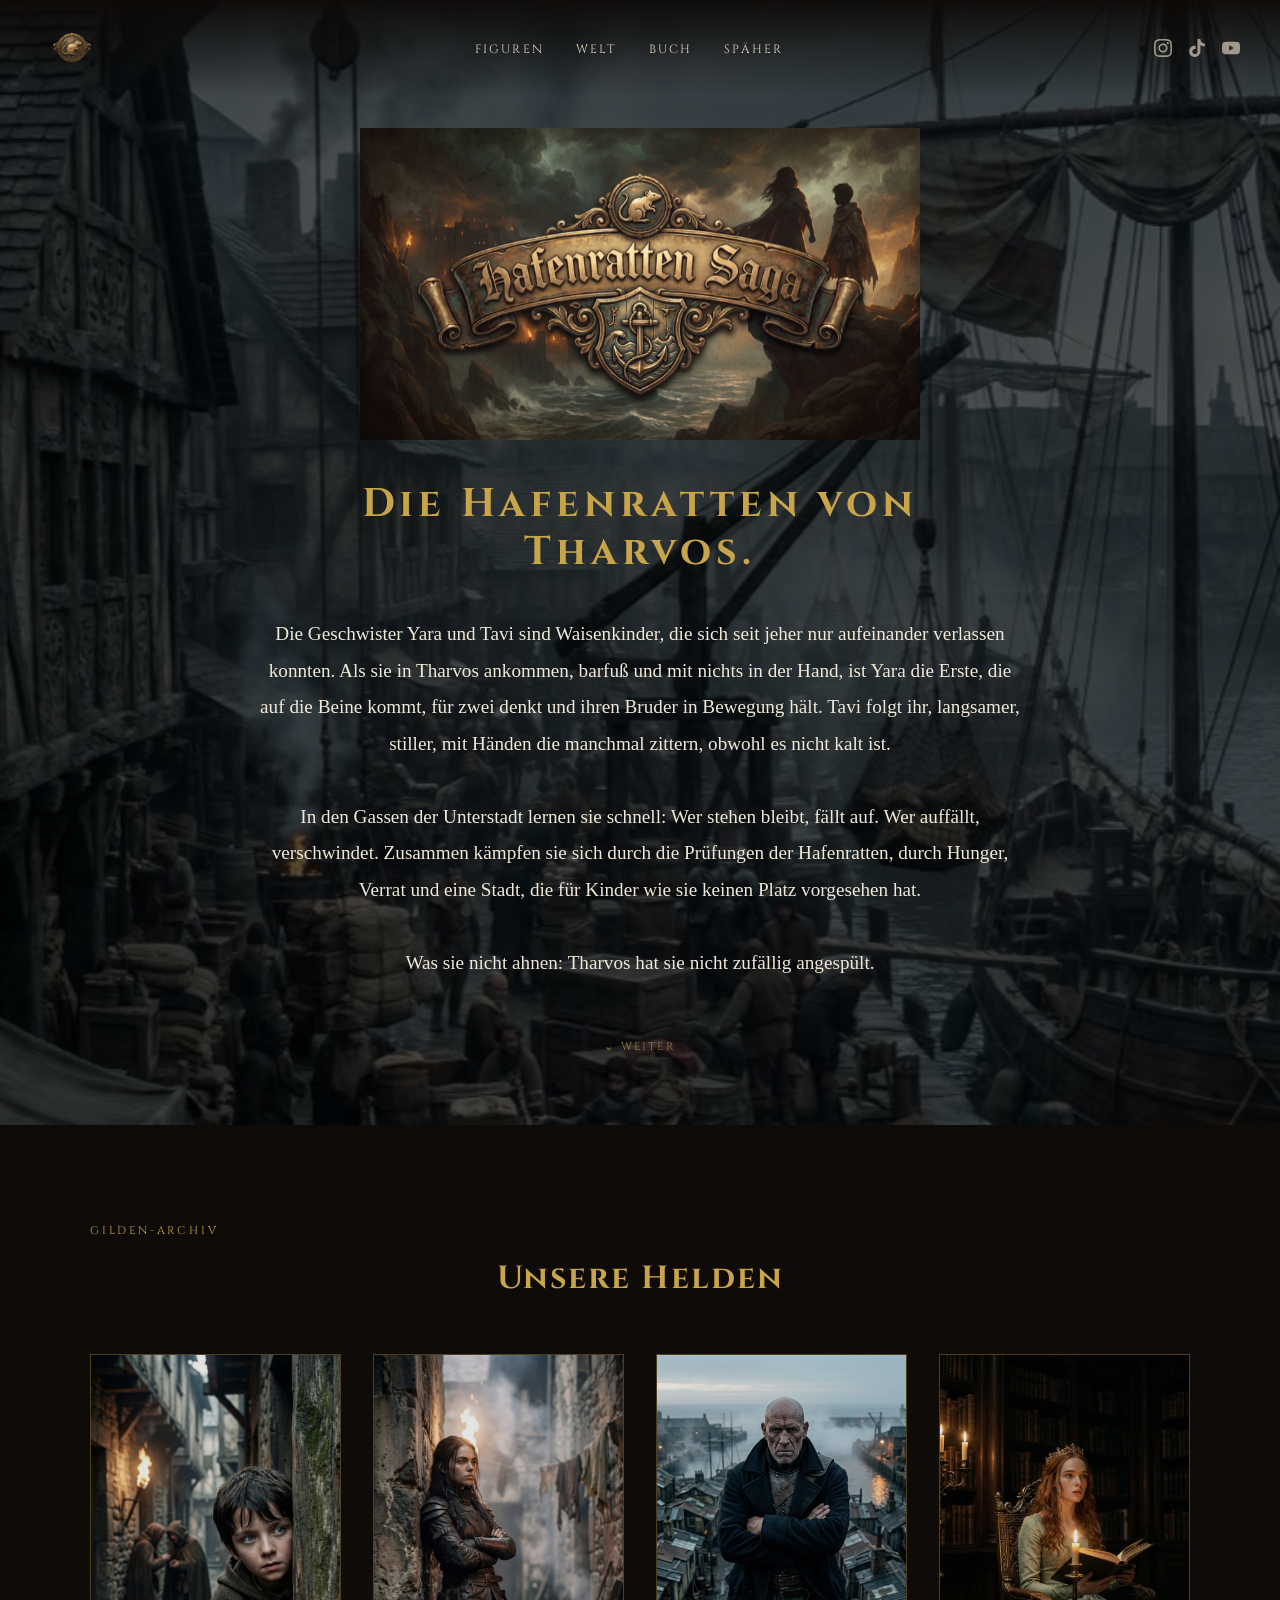
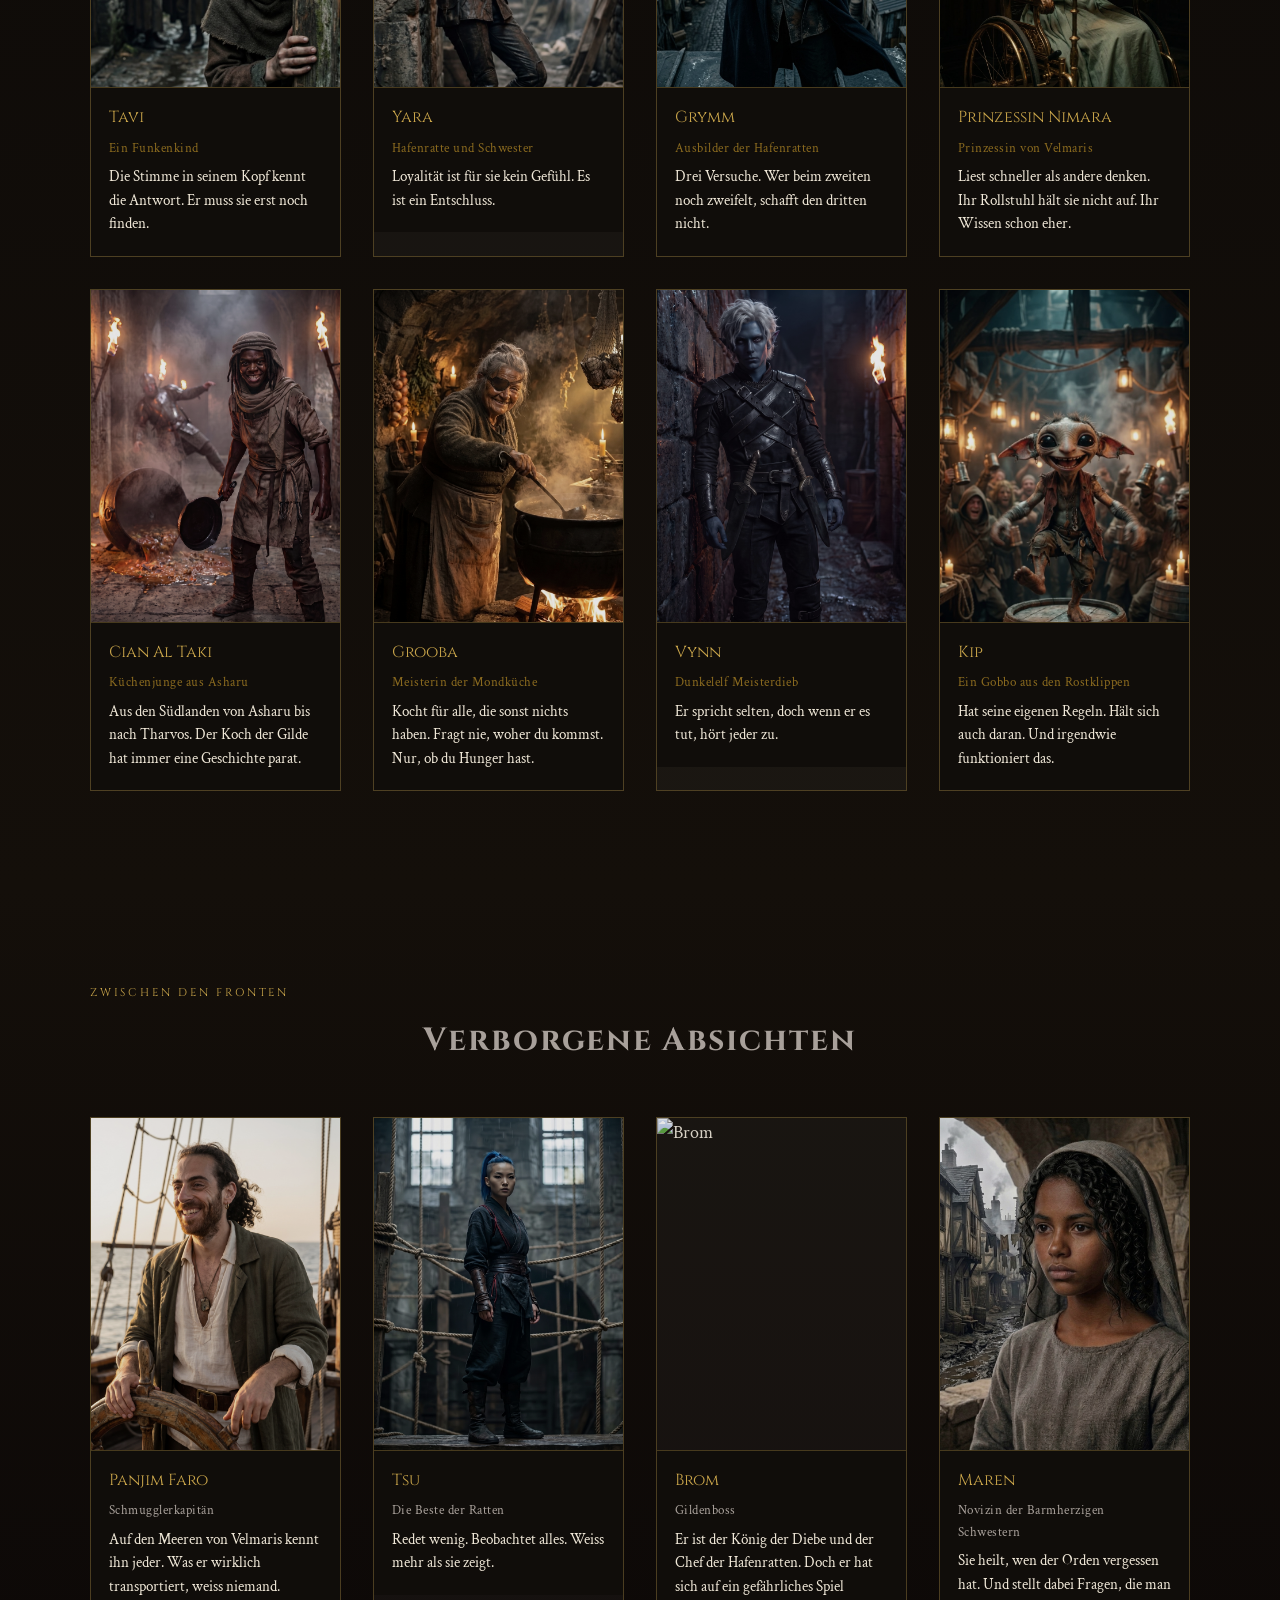
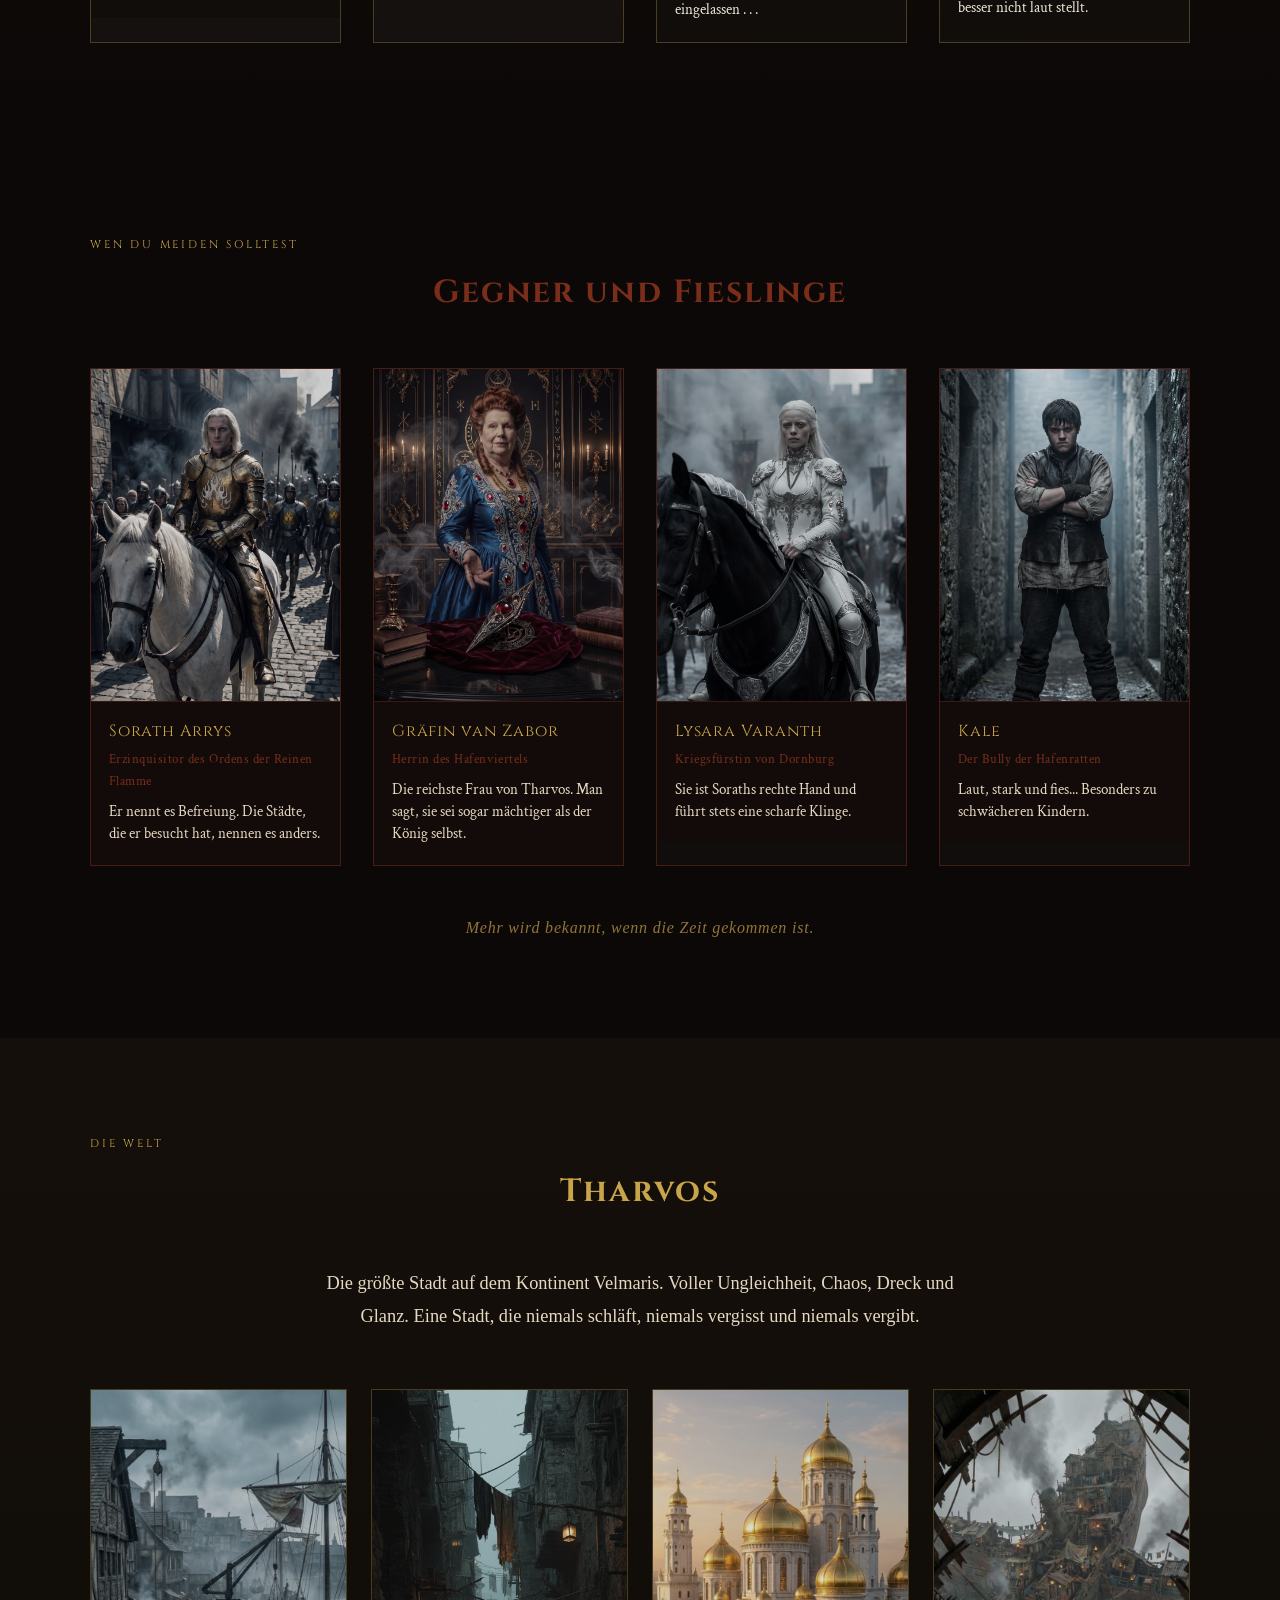
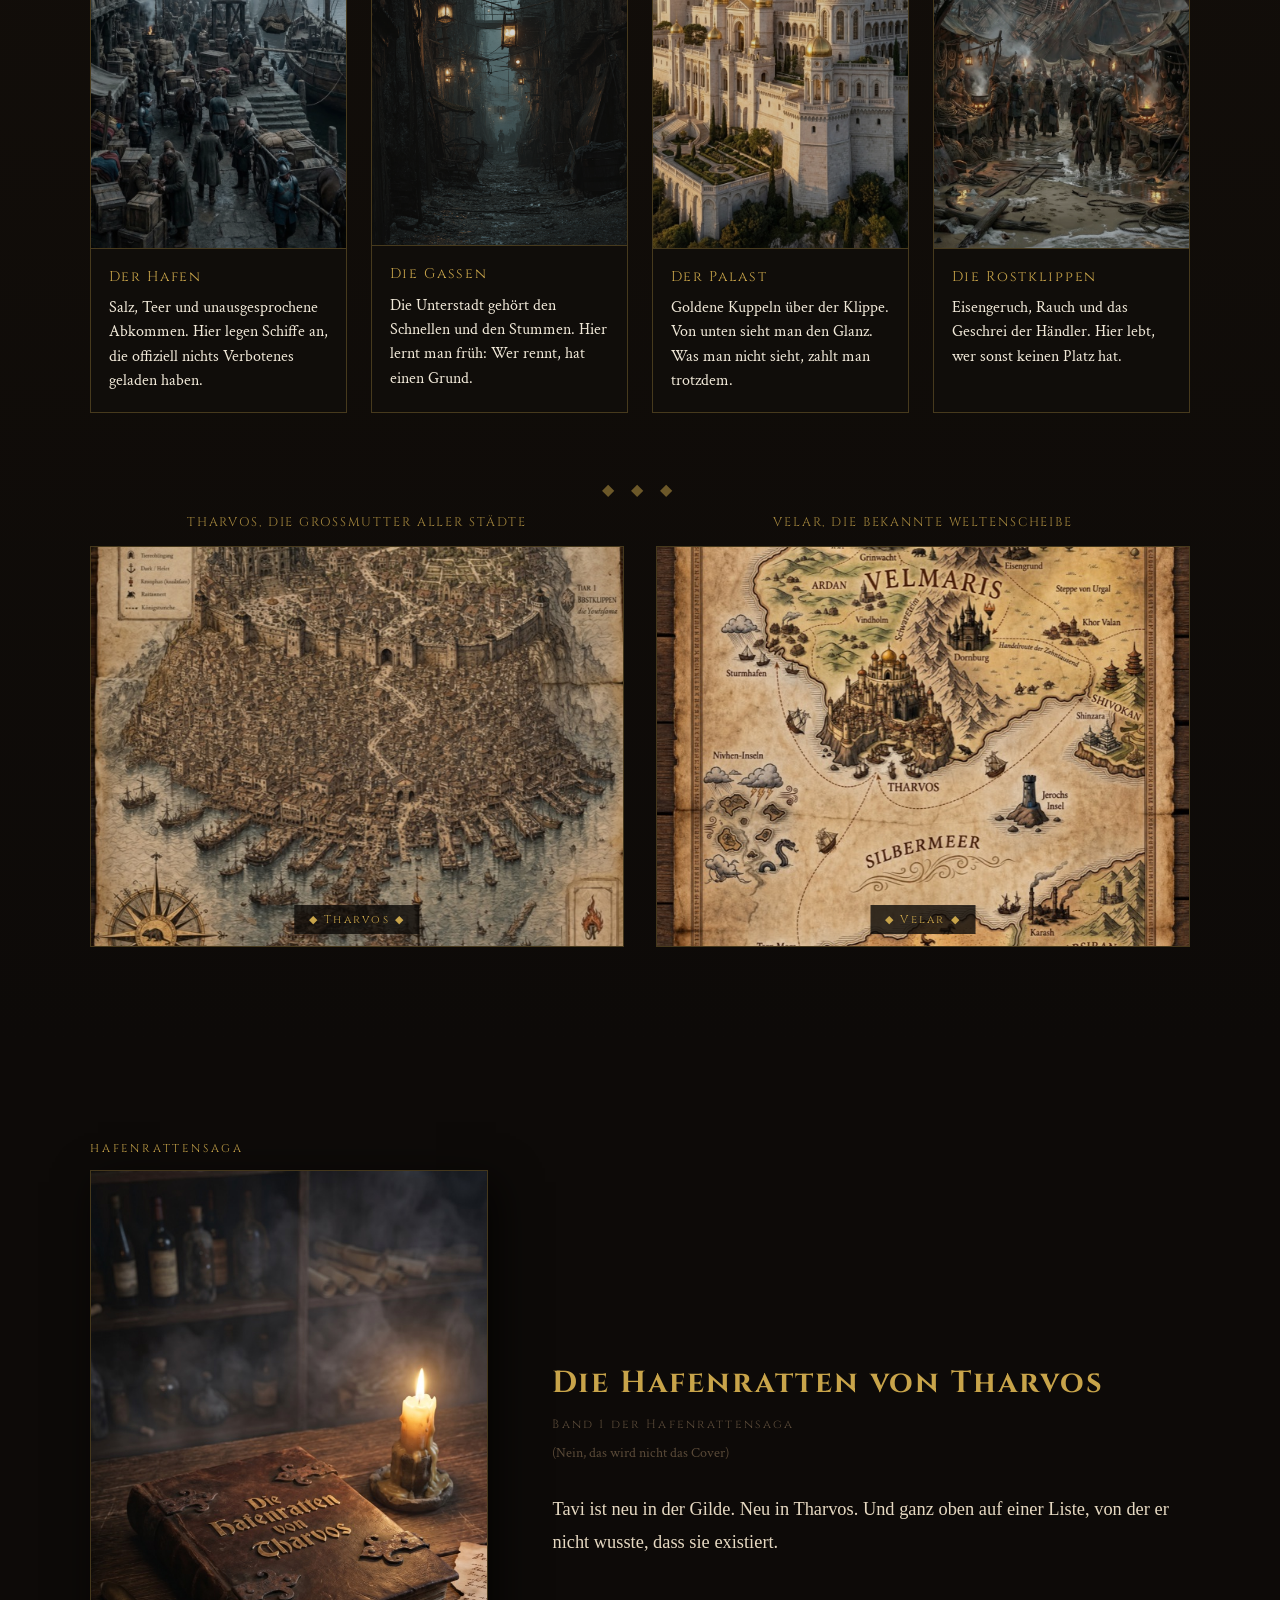
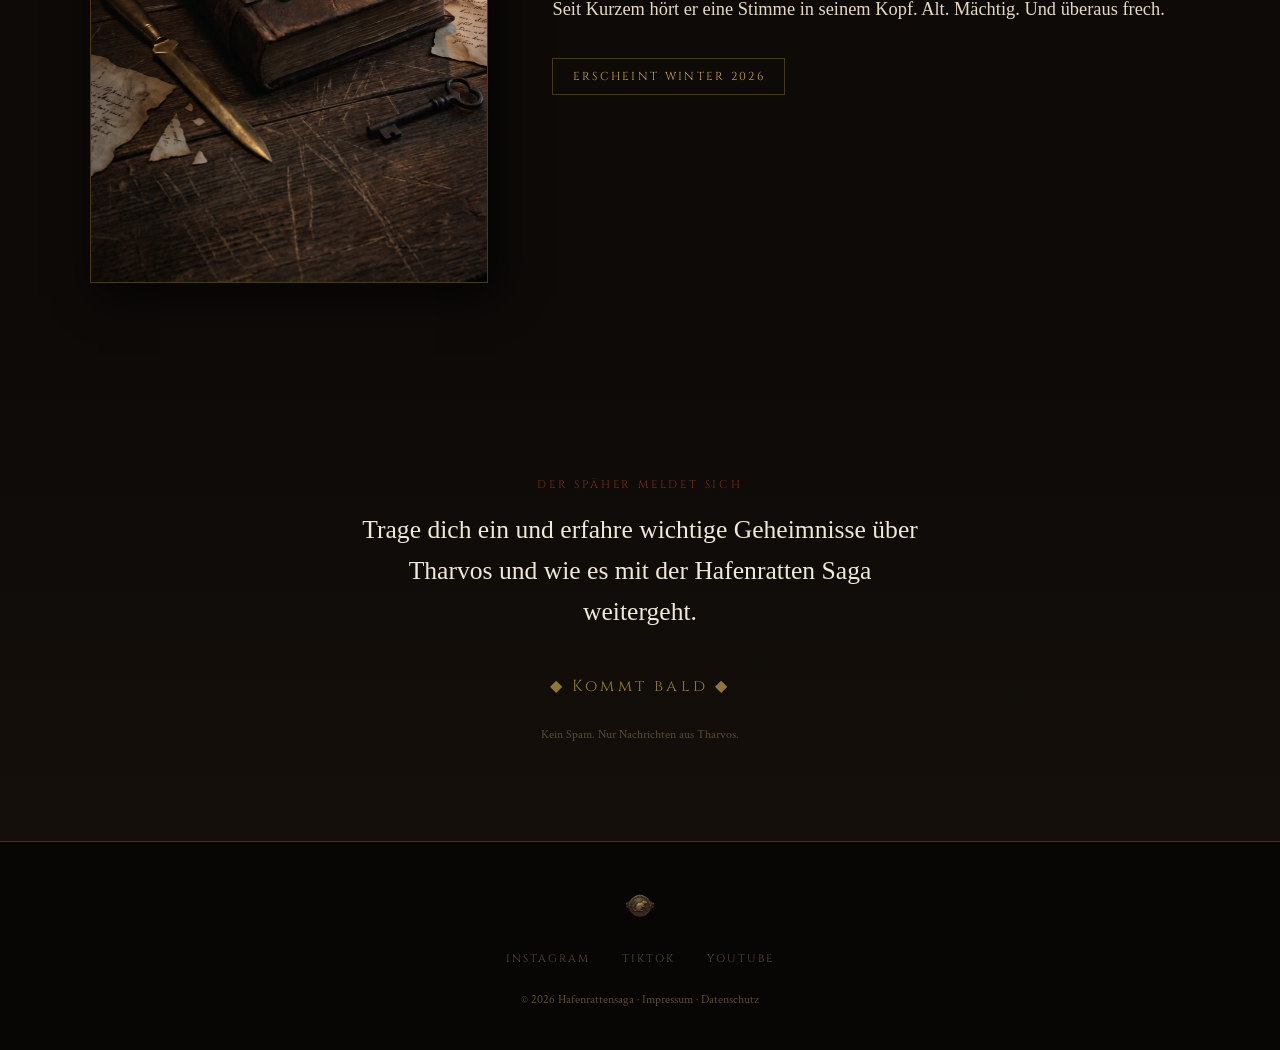
==== commit 39783aaf: "Swap Grooba/Nimara; add OG meta tags, favicons, og-image - Swap Nimara and Grooba card positions in " ====
--- a/index.html
+++ b/index.html
@@ -5,12 +5,20 @@
   <meta name="viewport" content="width=device-width, initial-scale=1.0" />
   <title>Die Hafenratten von Tharvos</title>
   <meta name="description" content="Im Hafenviertel von Tharvos regiert die Diebesgilde, genannt die Hafenratten. Dark Fantasy ab 12 Jahren. Band 1 erscheint Winter 2026." />
-  <meta property="og:title" content="Die Hafenratten von Tharvos" />
-  <meta property="og:description" content="Im Hafenviertel von Tharvos regiert die Diebesgilde, genannt die Hafenratten." />
-  <meta property="og:image" content="https://hafenratten.de/assets/img/og-banner.jpg" />
+  <meta property="og:title" content="Die Hafenratten Saga" />
+  <meta property="og:description" content="Die Abenteuer von Yara &amp; Tavi – Dark Fantasy aus den Docks von Tharvos." />
+  <meta property="og:image" content="https://hafenratten.de/og-image.jpg" />
+  <meta property="og:image:width" content="1200" />
+  <meta property="og:image:height" content="630" />
+  <meta property="og:url" content="https://hafenratten.de" />
+  <meta property="og:site_name" content="Die Hafenratten Saga" />
+  <meta property="og:type" content="website" />
   <meta property="og:locale" content="de_DE" />
-  <meta property="og:type" content="website" />
-  <meta property="og:url" content="https://hafenratten.de" />
+  <meta name="twitter:card" content="summary_large_image" />
+
+  <link rel="icon" href="/favicon.ico" sizes="any" />
+  <link rel="icon" href="/favicon-32.png" type="image/png" sizes="32x32" />
+  <link rel="apple-touch-icon" href="/apple-touch-icon.png" />
 
   <link rel="preconnect" href="https://fonts.googleapis.com" />
   <link rel="preconnect" href="https://fonts.gstatic.com" crossorigin />
@@ -853,11 +861,11 @@
         </div>
 
         <div class="char-card">
-          <img src="assets/img/grooba.png" alt="Grooba" loading="lazy" onclick="openLightbox(this.src)" />
+          <img src="assets/img/nimara.png" alt="Nimara" loading="lazy" onclick="openLightbox(this.src)" />
           <div class="char-info">
-            <div class="char-name">Grooba</div>
-            <div class="char-role">Meisterin der Mondküche</div>
-            <div class="char-quote">Kocht für alle, die sonst nichts haben. Fragt nie, woher du kommst. Nur, ob du Hunger hast.</div>
+            <div class="char-name">Prinzessin Nimara</div>
+            <div class="char-role">Prinzessin von Velmaris</div>
+            <div class="char-quote">Liest schneller als andere denken. Ihr Rollstuhl hält sie nicht auf. Ihr Wissen schon eher.</div>
           </div>
         </div>
 
@@ -871,11 +879,11 @@
         </div>
 
         <div class="char-card">
-          <img src="assets/img/nimara.png" alt="Nimara" loading="lazy" onclick="openLightbox(this.src)" />
+          <img src="assets/img/grooba.png" alt="Grooba" loading="lazy" onclick="openLightbox(this.src)" />
           <div class="char-info">
-            <div class="char-name">Prinzessin Nimara</div>
-            <div class="char-role">Prinzessin von Velmaris</div>
-            <div class="char-quote">Liest schneller als andere denken. Ihr Rollstuhl hält sie nicht auf. Ihr Wissen schon eher.</div>
+            <div class="char-name">Grooba</div>
+            <div class="char-role">Meisterin der Mondküche</div>
+            <div class="char-quote">Kocht für alle, die sonst nichts haben. Fragt nie, woher du kommst. Nur, ob du Hunger hast.</div>
           </div>
         </div>
 
